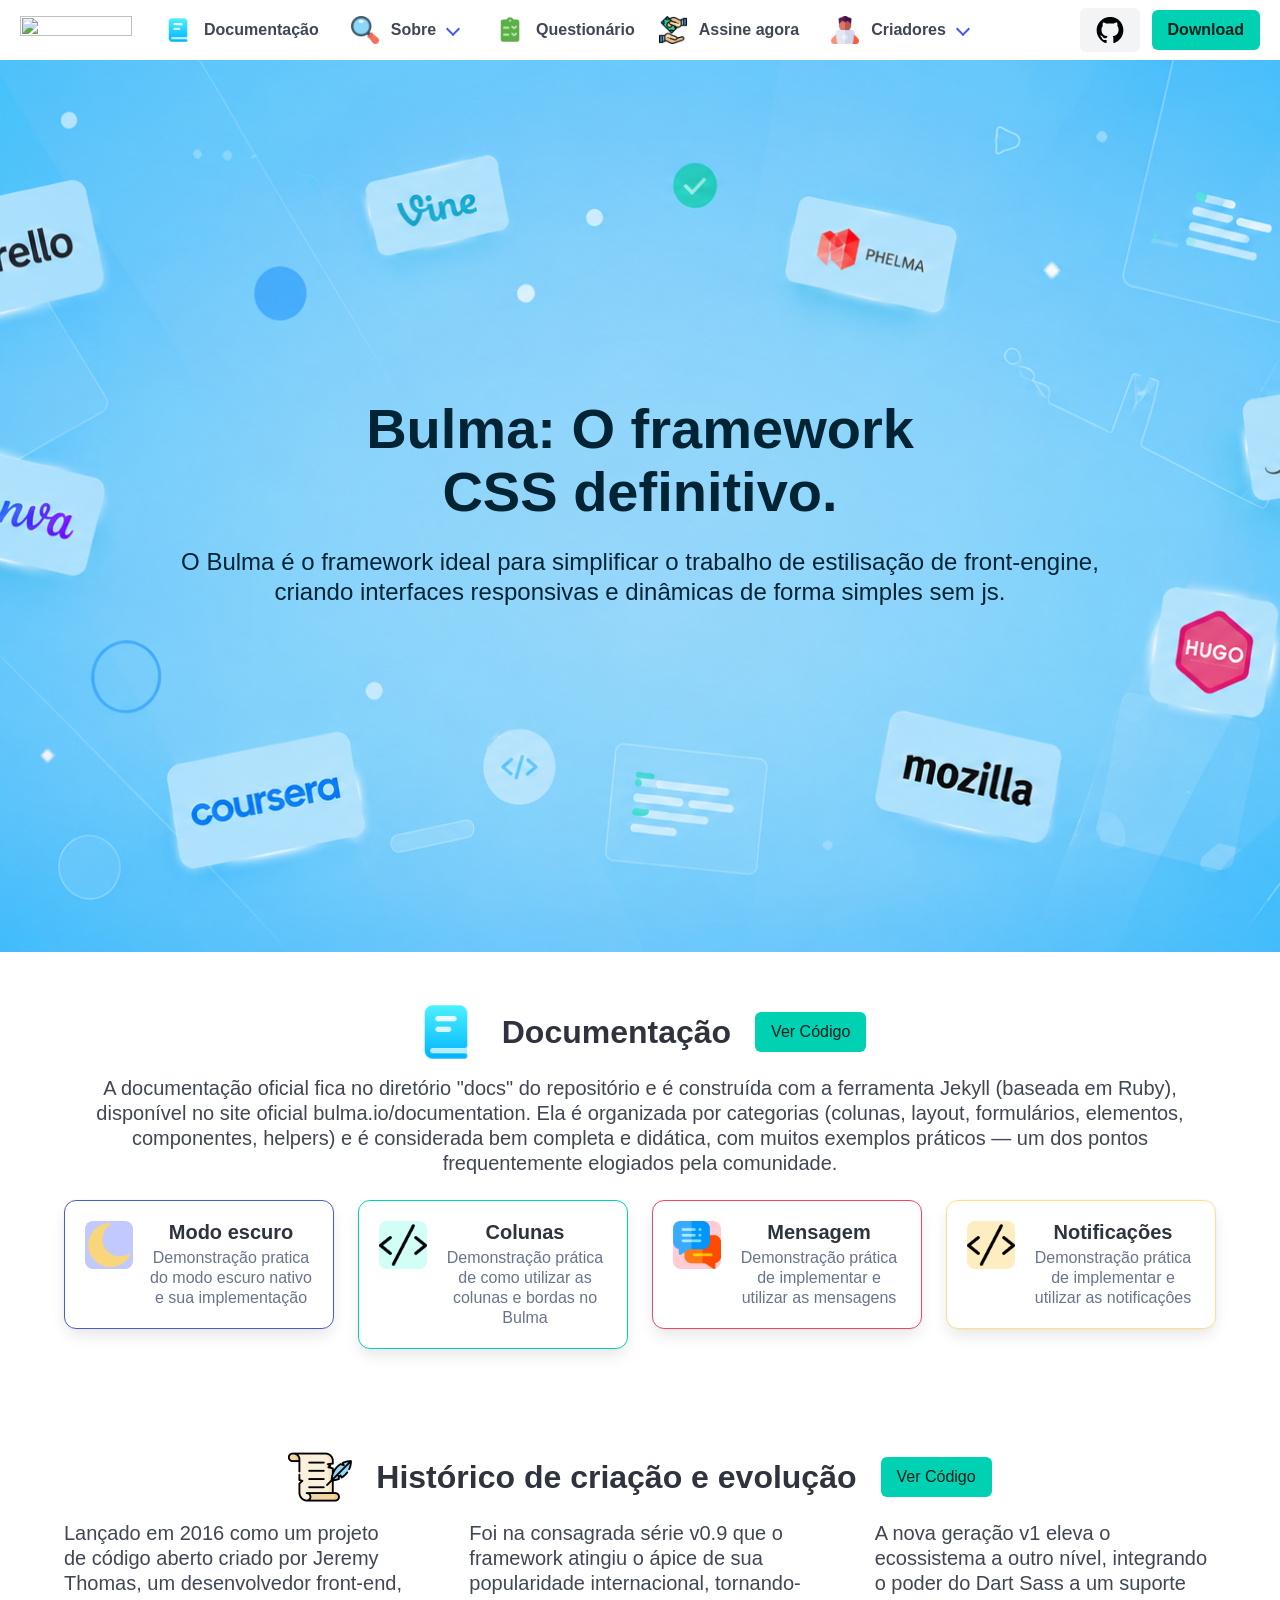
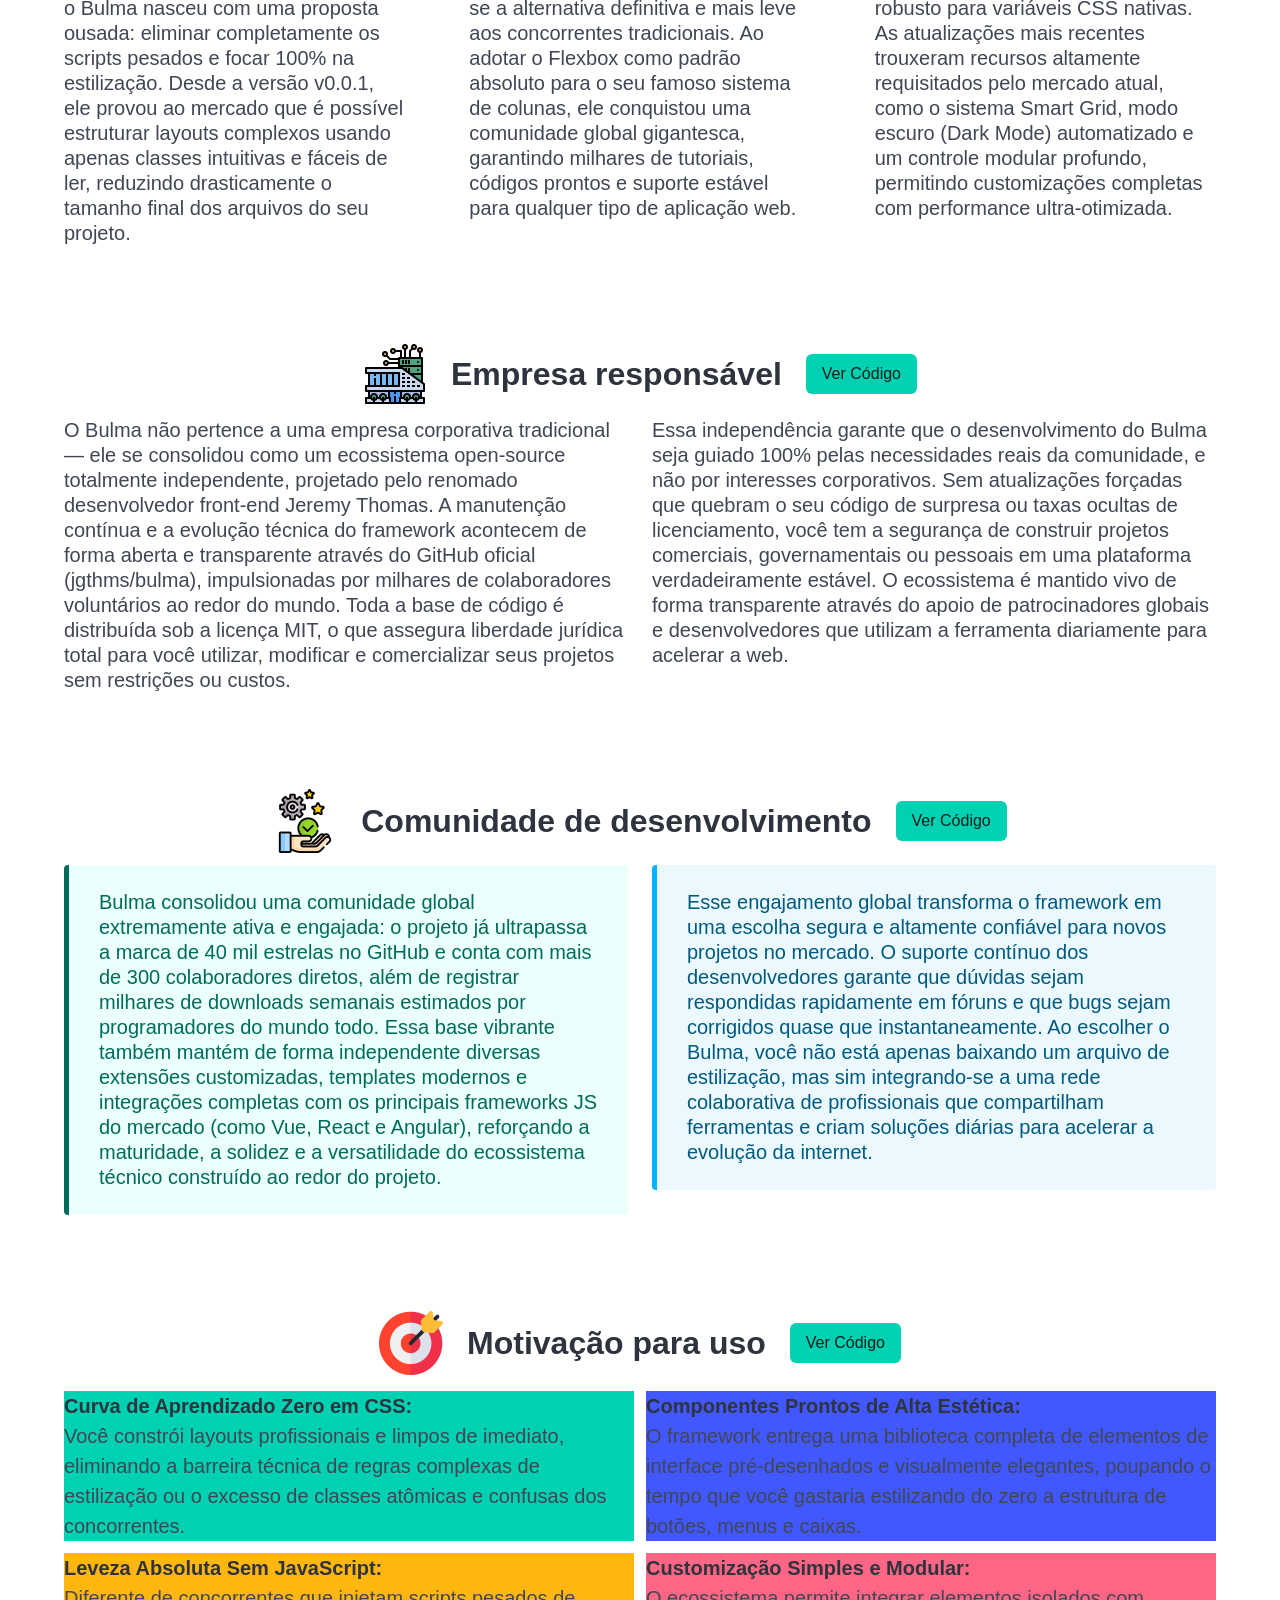
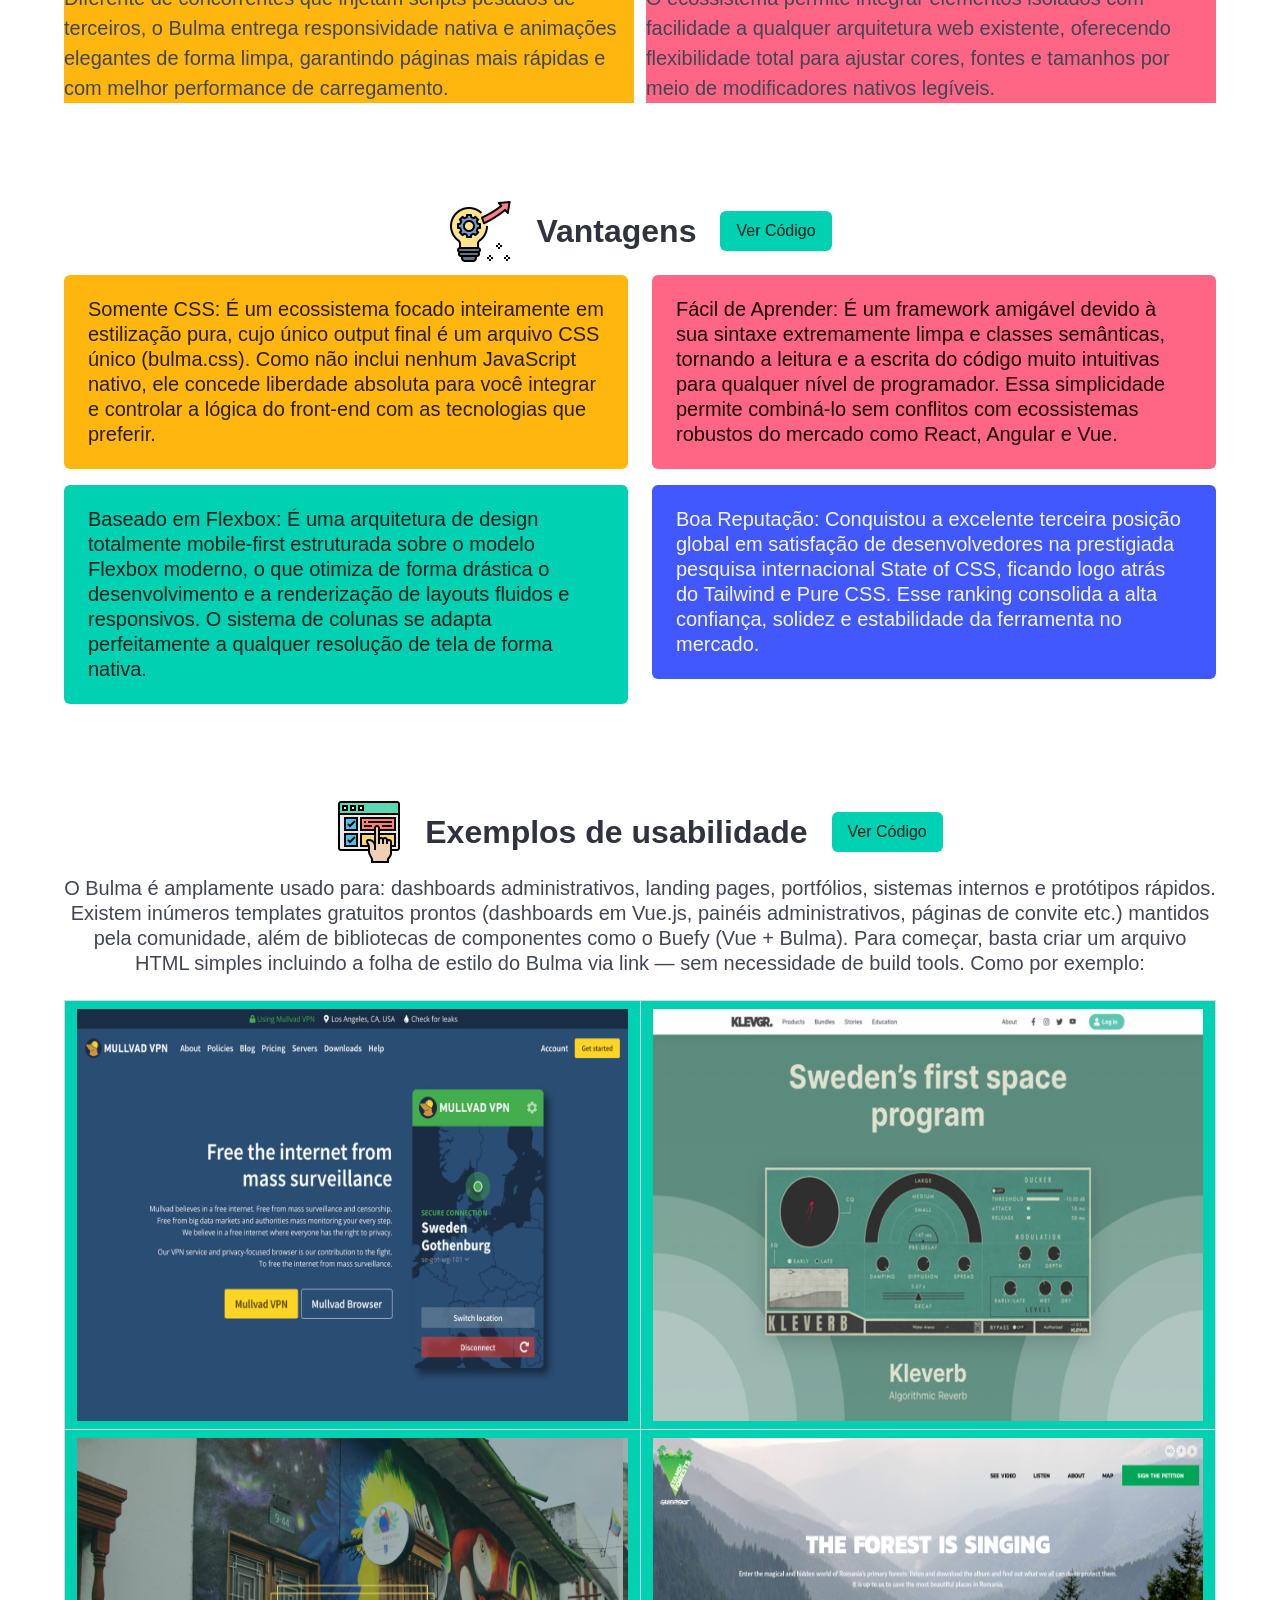
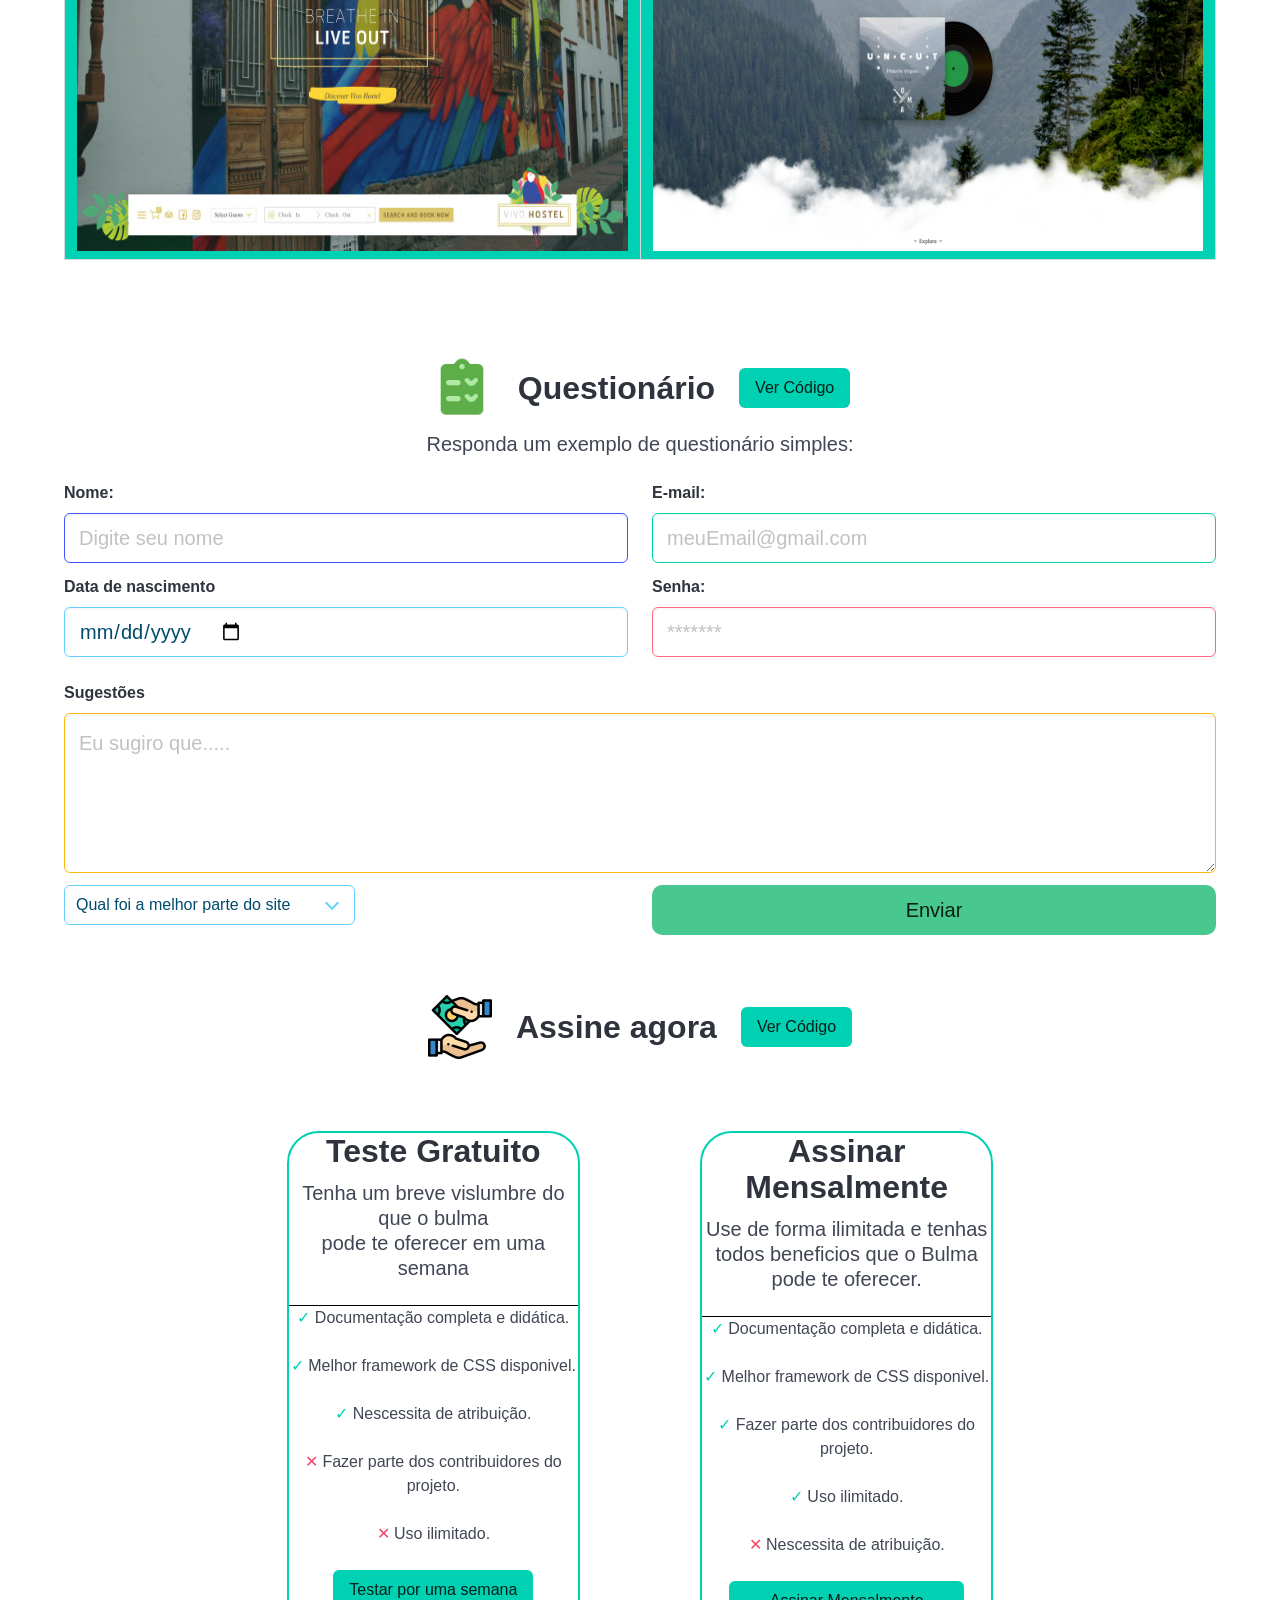
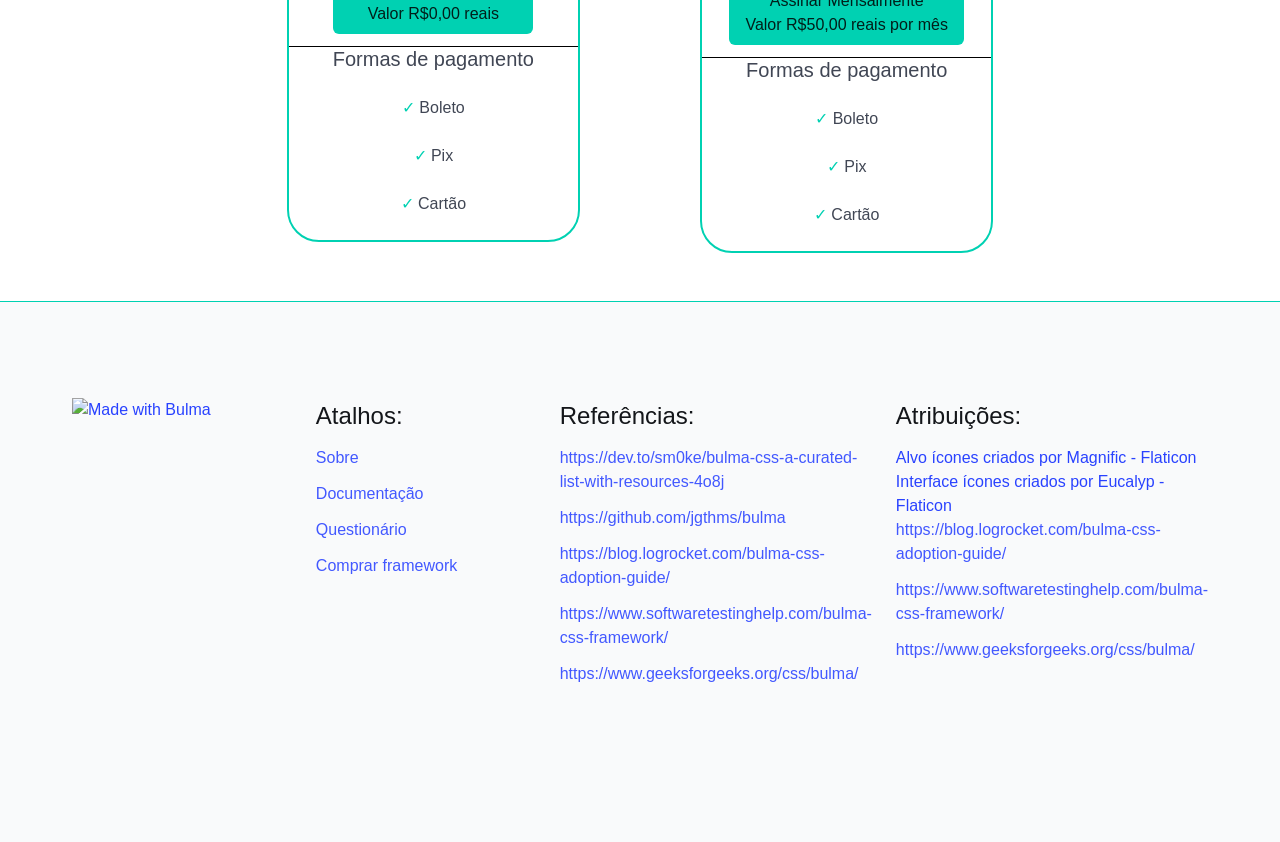
==== index.html @ b764e5da "Add files via upload" ====
<!DOCTYPE html>
<html lang="en">

<head>
  <meta charset="UTF-8">
  <meta name="viewport" content="width=device-width, initial-scale=1.0">
  <link rel="stylesheet" href="https://cdn.jsdelivr.net/npm/bulma@1.0.4/css/bulma.min.css">
  <link rel="stylesheet" href="bulma/css/bulma.css">
  <link rel="stylesheet" href="estilo.css">
  <link rel="shortcut icon" href="https://bulma.io/assets/brand/Bulma%20Icon.svg" type="image/x-icon">

  <title>Bulma</title>
</head>

<body class="has-navbar-fixed-top">
  <header>
    <nav class="navbar is-fixed-top" role="navigation" aria-label="main navigation">
      <div class="navbar-brand">
        <a class="navbar-item mx-2" href="index.html">
          <img src="https://bulma.io/assets/brand/Bulma%20Logo.svg" width="112" height="28">
        </a>

        <a role="button" class="navbar-burger burger" aria-label="menu" aria-expanded="false"
          data-target="navbarBasicExample">
          <span aria-hidden="true"></span>
          <span aria-hidden="true"></span>
          <span aria-hidden="true"></span>
        </a>
      </div>

      <div id="navbarBasicExample" class="navbar-menu">
        <div class="navbar-start">
          <a class="navbar-item ">
            <img src="Img/icons8-livro-72.png" alt="">
            <p>
              <strong>
                Documentação
              </strong>
            </p>

          </a>
          <div class="navbar-item has-dropdown is-hoverable mx-2">
            <a class="navbar-link">
              <img src="Img/lupa.png" alt="">
              <p><strong>Sobre</strong></p>

            </a>

            <div class="navbar-dropdown">
              <a class="navbar-item" href="">
                <img src="Img/historia.png" alt="Icone que representa uma tag de codigo fechando">
                <p><strong>Histórico de criação e evolução</strong></p>

              </a>
              <hr class="navbar-divider">
              <a class="navbar-item" href="">
                <img src="Img/centro-de-dados.png" alt="Icone de 2 engrenagens ">
                <p><strong>Empresa responsável</strong></p>

              </a>
              <hr class="navbar-divider">
              <a class="navbar-item" href="">
                <img src="Img/responsabilidade.png" alt="Icone de um lapis escrevendo no papel">
                <p><strong>Comunidade de desenvolvimento</strong></p>

              </a>

              <hr class="navbar-divider">
              <a class="navbar-item" href="">
                <img src="Img/alvo-de-dardos.png" alt="Icone que representa uma poaleta de cores com um pincel">
                <p><strong>Motivação para uso</strong></p>

              </a>
              <hr class="navbar-divider">
              <a class="navbar-item" href="">
                <img src="Img/evolucao.png" alt="Icone que representa uma poaleta de cores com um pincel">
                <p><strong>Vantagens</strong></p>

              </a>
              <hr class="navbar-divider">
              <a class="navbar-item" href="">
                <img src="Img/interface.png" alt="Icone que representa uma poaleta de cores com um pincel">
                <p><strong>Exemplos de usabilidade</strong></p>

              </a>
            </div>
          </div>


          <a class="navbar-item ">
            <img src="Img/icons8-test-passed-72.png" alt="">
            <p>
              <strong>
                Questionário
              </strong>
            </p>

          </a>
          <a class="navbar-item ">

            <img src="Img/payment-method.png" alt="">
            <p><strong> Assine agora</strong></p>

          </a>

          <div class="navbar-item has-dropdown is-hoverable mx-2">
            <a class="navbar-link">
              <img src="Img/criador-de-conteudo.png" alt="">
              <p><strong>Criadores</strong></p>

            </a>

            <div class="navbar-dropdown">
              <a class="navbar-item" href="https://github.com/nikolascaixeta" target="_blank">
                <img src="Img/sinais-de-codigo.png" alt="Icone que representa uma tag de codigo fechando">
                <p><strong>Nikolas Caixeta</strong></p>

              </a>
              <hr class="navbar-divider">
              <a class="navbar-item" href="https://github.com/gabrielhenriquepereira" target="_blank">
                <img src="Img/contexto.png" alt="Icone de 2 engrenagens ">
                <p><strong>Gabriel Henrique</strong></p>

              </a>
              <hr class="navbar-divider">
              <a class="navbar-item" href="https://github.com/Clara528" target="_blank">
                <img src="Img/escrever.png" alt="Icone de um lapis escrevendo no papel">
                <p><strong>Ana Clara</strong></p>

              </a>

              <hr class="navbar-divider">
              <a class="navbar-item" href="https://github.com/larissa1alves" target="_blank">
                <img src="Img/paleta-de-cores.png" alt="Icone que representa uma poaleta de cores com um pincel">
                <p><strong>Larissa</strong></p>

              </a>
            </div>
          </div>
        </div>

        <div class="navbar-end">
          <div class="navbar-item mx-2">
            <div class="buttons">
              <a class="button is-light" href="https://github.com/nikolascaixeta/BULMA">
                <img src="Img/githublogo.svg" alt="Logo do GitHub">
              </a>
              <a class="button is-primary" href="#">
                <strong>Download</strong>
              </a>

            </div>
          </div>
        </div>
      </div>
    </nav>

  </header>
  <main>
    <section class="hero is-info is-fullheight has-text-centered"
      style="background-image: url('Img/ChatGPT\ Image\ 14\ de\ ago.\ de\ 2026\,\ 20_43_07.png'); background-size: cover; background-position: center;">
      <div class="hero-body">
        <div class="container">
          <h1 class="title is-1 is-spaced" style="font-size: 3.5rem;">
            Bulma: O framework <br> CSS definitivo.
          </h1>
          <h2 class="subtitle is-size-4">
            O Bulma é o framework ideal para simplificar o trabalho de estilisação de front-engine, <br> criando
            interfaces responsivas e dinâmicas de forma simples sem js.
          </h2>
        </div>
      </div>
    </section>
    <section class="hero has-text-centered">
      <div class="hero-body">
        <div class="container">
          <div class="container mb-3">
            <div class="columns is-vcentered is-centered is-mobile">


              <div class="column is-narrow">
                <figure class="image is-64x64">
                  <img src="Img/icons8-livro-72.png"
                    alt="Ícone de uma engrenagem dividida ao meio, com a segunda metade sendo ligações">
                </figure>
              </div>


              <div class="column is-narrow has-text-centered">
                <h1 class="title"> <strong>Documentação</strong></h1>
              </div>


              <div class="column is-narrow">
                <button class="button is-primary" id="open-modal-btn">
                  Ver Código
                </button>


                <div class="modal" id="code-modal">
                  <div class="modal-background" id="modal-bg"></div>

                  <div class="modal-content">
                    <div class="box">
                      <h3 class="title is-4">Código dessa seção</h3>
                      <pre><code>
    /////////////////
      </code></pre>
                    </div>
                  </div>

                  <button class="modal-close is-large" aria-label="close" id="close-modal-btn"></button>
                </div>


                <script>
                  document.addEventListener('DOMContentLoaded', () => {
                    const openBtn = document.getElementById('open-modal-btn');
                    const closeBtn = document.getElementById('close-modal-btn');
                    const modalBg = document.getElementById('modal-bg');
                    const modal = document.getElementById('code-modal');

                    openBtn.addEventListener('click', () => {
                      modal.classList.add('is-active');
                    });

                    const closeModal = () => {
                      modal.classList.remove('is-active');
                    };

                    closeBtn.addEventListener('click', closeModal);
                    modalBg.addEventListener('click', closeModal);
                  });
                </script>
              </div>

            </div>
          </div>
          <h2 class="subtitle">
            A documentação oficial fica no diretório "docs" do repositório e é construída com a ferramenta Jekyll
            (baseada em Ruby), disponível no site oficial bulma.io/documentation. Ela é organizada por categorias
            (colunas, layout, formulários, elementos, componentes, helpers) e é considerada bem completa e didática, com
            muitos exemplos práticos — um dos pontos frequentemente elogiados pela comunidade.
          </h2>
          <div class="columns">
            <div class="column">
              <a href="#modifiers" id="cardEscuro" class="box card-docs card-flutuante"
                style="border: 1px #485fc7 solid;">
                <article class="media">

                  <div class="media-left">
                    <span class="icon is-large has-background-link-light has-text-link" style="border-radius: 8px;">
                      <img src="Img/lua-crescente.png" alt="Ícone de modificadores" class="is-size-4">
                    </span>
                  </div>

                  <div class="media-content">
                    <h4 class="title is-5 mb-1">Modo escuro</h4>
                    <p class="subtitle is-6 has-text-grey">Demonstração pratica do modo escuro nativo e sua
                      implementação</p>
                  </div>
                </article>
              </a>
            </div>
            <div class="column"> <a href="#modifiers" class="box card-docs card-flutuante"
                style="border: 1px #00d1b2 solid;">
                <article class="media">

                  <div class="media-left">
                    <span class="icon is-large has-background-primary-light" style="border-radius: 8px;">
                      <img src="Img/sinais-de-codigo.png" alt="Ícone de modificadores" class="is-size-4">
                    </span>
                  </div>

                  <div class="media-content">
                    <h4 class="title is-5 mb-1">Colunas</h4>
                    <p class="subtitle is-6 has-text-grey">Demonstração prática de como utilizar as colunas e bordas no
                      Bulma</p>
                  </div>
                </article>
              </a></div>
            <div class="column"><a href="#modifiers" class="box card-docs card-flutuante"
                style="border: 1px #f14668 solid;">
                <article class="media">

                  <div class="media-left">
                    <span class="icon is-large has-background-danger-light" style="border-radius: 8px;">
                      <img src="Img/bater-papo.png" alt="Ícone de modificadores" class="is-size-4">
                    </span>
                  </div>

                  <div class="media-content">
                    <h4 class="title is-5 mb-1">Mensagem</h4>
                    <p class="subtitle is-6 has-text-grey">Demonstração prática de implementar e utilizar as mensagens
                    </p>
                  </div>
                </article>
              </a></div>
            <div class="column"><a href="#modifiers" class="box card-docs card-flutuante"
                style="border: 1px #ffe08a solid;">
                <article class="media">

                  <div class="media-left">
                    <span class="icon is-large has-background-warning-light" style="border-radius: 8px;">
                      <img src="Img/sinais-de-codigo.png" alt="Ícone de modificadores" class="is-size-4">
                    </span>
                  </div>

                  <div class="media-content">
                    <h4 class="title is-5 mb-1">Notificações</h4>
                    <p class="subtitle is-6 has-text-grey">Demonstração prática de implementar e utilizar as
                      notificaçôes</p>
                  </div>
                </article>
              </a></div>
          </div>
        </div>
      </div>
    </section>

    <body>
      <section class="section "> <!--Modo escuro-->
        <div class="container">
          <div class="heading">

            <div class="container">
              <div class="columns is-vcentered is-centered is-mobile">


                <div class="column is-narrow">
                  <figure class="image is-64x64">
                    <img src="Img/historia.png" alt="Ícone de um pergaminho escrito representando historico de criação">
                  </figure>
                </div>


                <div class="column is-narrow has-text-centered">
                  <h1 class="title"> <strong>Histórico de criação e evolução </strong></h1>
                </div>


                <div class="column is-narrow">
                  <button class="button is-primary" id="open-modal-btn2">
                    Ver Código
                  </button>


                  <div class="modal" id="code-modal">
                    <div class="modal-background" id="modal-bg2"></div>

                    <div class="modal-content">
                      <div class="box">
                        <h3 class="title is-4">Código dessa seção</h3>
                        <pre><code>
    /////////////////
      </code></pre>
                      </div>
                    </div>

                    <button class="modal-close is-large" aria-label="close" id="close-modal-btn2"></button>
                  </div>


                  <script>
                    document.addEventListener('DOMContentLoaded', () => {
                      const openBtn = document.getElementById('open-modal-btn2');
                      const closeBtn = document.getElementById('close-modal-btn2');
                      const modalBg = document.getElementById('modal-bg2');
                      const modal = document.getElementById('code-modal');

                      openBtn.addEventListener('click', () => {
                        modal.classList.add('is-active');
                      });

                      const closeModal = () => {
                        modal.classList.remove('is-active');
                      };

                      closeBtn.addEventListener('click', closeModal);
                      modalBg.addEventListener('click', closeModal);
                    });
                  </script>
                </div>

              </div>
            </div>
            <div class="columns is-gap-5 ">

              <div class="column ">

                <h2 class="subtitle">
                  Lançado em 2016 como um projeto de código aberto criado por Jeremy Thomas, um desenvolvedor front-end,
                  o Bulma nasceu com uma proposta ousada: eliminar completamente os scripts pesados e focar 100% na
                  estilização. Desde a versão v0.0.1, ele provou ao mercado que é possível estruturar layouts complexos
                  usando apenas classes intuitivas e fáceis de ler, reduzindo drasticamente o tamanho final dos arquivos
                  do seu projeto.</h2>


              </div>
              <div class="column ">
                <h2 class="subtitle">
                  Foi na consagrada série v0.9 que o framework atingiu o ápice de sua popularidade internacional,
                  tornando-se a alternativa definitiva e mais leve aos concorrentes tradicionais. Ao adotar o Flexbox
                  como padrão absoluto para o seu famoso sistema de colunas, ele conquistou uma comunidade global
                  gigantesca, garantindo milhares de tutoriais, códigos prontos e suporte estável para qualquer tipo de
                  aplicação web.
                </h2>
              </div>

              <div class="column ">
                <h2 class="subtitle">
                  A nova geração v1 eleva o ecossistema a outro nível, integrando o poder do Dart Sass a um suporte
                  robusto para variáveis CSS nativas. As atualizações mais recentes trouxeram recursos altamente
                  requisitados pelo mercado atual, como o sistema Smart Grid, modo escuro (Dark Mode) automatizado e um
                  controle modular profundo, permitindo customizações completas com performance ultra-otimizada.</h2>
                </h2>
              </div>

            </div>

          </div>
        </div>
      </section>
    </body>

    <body>

      <section class="hero"> <!--colunas com bordas -->
        <div class="hero-body">
          <div class="container">
            <div class="container">
              <div class="columns is-vcentered is-centered is-mobile">


                <div class="column is-narrow">
                  <figure class="image is-64x64">
                    <img src="Img/centro-de-dados.png"
                      alt="Ícone de uma engrenagem dividida ao meio, com a segunda metade sendo ligações">
                  </figure>
                </div>


                <div class="column is-narrow has-text-centered">
                  <h1 class="title"> <strong>Empresa responsável </strong></h1>
                </div>


                <div class="column is-narrow">
                  <button class="button is-primary" id="open-modal-btn3">
                    Ver Código
                  </button>


                  <div class="modal" id="code-modal3">
                    <div class="modal-background" id="modal-bg3"></div>

                    <div class="modal-content">
                      <div class="box">
                        <h3 class="title is-4">Código dessa seção</h3>
                        <pre><code>
    /////////////////
      </code></pre>
                      </div>
                    </div>

                    <button class="modal-close is-large" aria-label="close" id="close-modal-btn3"></button>
                  </div>


                  <script>
                    document.addEventListener('DOMContentLoaded', () => {
                      const openBtn = document.getElementById('open-modal-btn3');
                      const closeBtn = document.getElementById('close-modal-btn3');
                      const modalBg = document.getElementById('modal-bg3');
                      const modal = document.getElementById('code-modal');

                      openBtn.addEventListener('click', () => {
                        modal.classList.add('is-active');
                      });

                      const closeModal = () => {
                        modal.classList.remove('is-active');
                      };

                      closeBtn.addEventListener('click', closeModal);
                      modalBg.addEventListener('click', closeModal);
                    });
                  </script>
                </div>

              </div>
            </div>
            <div class="columns">
              <div class="column">
                <h2 class="subtitle"> O Bulma não pertence a uma empresa corporativa tradicional — ele se consolidou
                  como um ecossistema open-source totalmente independente, projetado pelo renomado desenvolvedor
                  front-end Jeremy Thomas. A manutenção contínua e a evolução técnica do framework acontecem de forma
                  aberta e transparente através do GitHub oficial (jgthms/bulma), impulsionadas por milhares de
                  colaboradores voluntários ao redor do mundo. Toda a base de código é distribuída sob a licença MIT, o
                  que assegura liberdade jurídica total para você utilizar, modificar e comercializar seus projetos sem
                  restrições ou custos.</h2>
              </div>
              <div class="column">
                <h2 class="subtitle">Essa independência garante que o desenvolvimento do Bulma seja guiado 100% pelas
                  necessidades reais da comunidade, e não por interesses corporativos. Sem atualizações forçadas que
                  quebram o seu código de surpresa ou taxas ocultas de licenciamento, você tem a segurança de construir
                  projetos comerciais, governamentais ou pessoais em uma plataforma verdadeiramente estável. O
                  ecossistema é mantido vivo de forma transparente através do apoio de patrocinadores globais e
                  desenvolvedores que utilizam a ferramenta diariamente para acelerar a web.</h2>
              </div>

            </div>


          </div>
        </div>
      </section>

      <section class="hero"> <!--mensagem-->
        <div class="hero-body">
          <div class="container">
            <div class="container">
              <div class="columns is-vcentered is-centered is-mobile">


                <div class="column is-narrow">
                  <figure class="image is-64x64">
                    <img src="Img/responsabilidade.png"
                      alt="Ícone de uma lampada com uma engrenagem, onde ais uma seta crescendo esponencialmente representando evolução">
                  </figure>
                </div>


                <div class="column is-narrow has-text-centered">
                  <h1 class="title"> <strong> Comunidade de desenvolvimento </strong></h1>
                </div>


                <div class="column is-narrow">
                  <button class="button is-primary" id="open-modal-btn4">
                    Ver Código
                  </button>


                  <div class="modal" id="code-modal4">
                    <div class="modal-background" id="modal-bg4"></div>

                    <div class="modal-content">
                      <div class="box">
                        <h3 class="title is-4">Código dessa seção</h3>
                        <pre><code>
    /////////////////
      </code></pre>
                      </div>
                    </div>

                    <button class="modal-close is-large" aria-label="close" id="close-modal-btn3"></button>
                  </div>


                  <script>
                    document.addEventListener('DOMContentLoaded', () => {
                      const openBtn = document.getElementById('open-modal-btn4');
                      const closeBtn = document.getElementById('close-modal-btn4');
                      const modalBg = document.getElementById('modal-bg4');
                      const modal = document.getElementById('code-modal');

                      openBtn.addEventListener('click', () => {
                        modal.classList.add('is-active');
                      });

                      const closeModal = () => {
                        modal.classList.remove('is-active');
                      };

                      closeBtn.addEventListener('click', closeModal);
                      modalBg.addEventListener('click', closeModal);
                    });
                  </script>
                </div>

              </div>
            </div>
            <div class="columns">
              <div class="column">
                <h2 class="subtitle">
                  <article class="message is-primary">
                    <div class="message-body is-size-5">
                      Bulma consolidou uma comunidade global extremamente ativa e engajada: o projeto já ultrapassa a
                      marca de 40 mil estrelas no GitHub e conta com mais de 300 colaboradores diretos, além de
                      registrar milhares de downloads semanais estimados por programadores do mundo todo. Essa base
                      vibrante também mantém de forma independente diversas extensões customizadas, templates modernos e
                      integrações completas com os principais frameworks JS do mercado (como Vue, React e Angular),
                      reforçando a maturidade, a solidez e a versatilidade do ecossistema técnico construído ao redor do
                      projeto.
                    </div>
                  </article>
                </h2>
              </div>
              <div class="column">
                <h2 class="subtitle">
                  <article class="message is-info">
                    <div class="message-body is-size-5">
                      Esse engajamento global transforma o framework em uma escolha segura e altamente confiável para
                      novos projetos no mercado. O suporte contínuo dos desenvolvedores garante que dúvidas sejam
                      respondidas rapidamente em fóruns e que bugs sejam corrigidos quase que instantaneamente. Ao
                      escolher o Bulma, você não está apenas baixando um arquivo de estilização, mas sim integrando-se a
                      uma rede colaborativa de profissionais que compartilham ferramentas e criam soluções diárias para
                      acelerar a evolução da internet.
                    </div>
                  </article>
                </h2>
              </div>

            </div>


          </div>
        </div>
      </section>
      <section class="hero"> <!--grid-->
        <div class="hero-body">
          <div class="container">
            <div class="container">
              <div class="columns is-vcentered is-centered is-mobile">


                <div class="column is-narrow">
                  <figure class="image is-64x64">
                    <img src="Img/alvo-de-dardos.png"
                      alt="Ícone de uma engrenagem dividida ao meio, com a segunda metade sendo ligações">
                  </figure>
                </div>


                <div class="column is-narrow has-text-centered">
                  <h1 class="title"> <strong> Motivação para uso</strong></h1>
                </div>


                <div class="column is-narrow">
                  <button class="button is-primary" id="open-modal-btn5">
                    Ver Código
                  </button>


                  <div class="modal" id="code-modal5">
                    <div class="modal-background" id="modal-bg5"></div>

                    <div class="modal-content">
                      <div class="box">
                        <h3 class="title is-4">Código dessa seção</h3>
                        <pre><code>
    /////////////////
      </code></pre>
                      </div>
                    </div>

                    <button class="modal-close is-large" aria-label="close" id="close-modal-btn5"></button>
                  </div>


                  <script>
                    document.addEventListener('DOMContentLoaded', () => {
                      const openBtn = document.getElementById('open-modal-btn5');
                      const closeBtn = document.getElementById('close-modal-btn5');
                      const modalBg = document.getElementById('modal-bg5');
                      const modal = document.getElementById('code-modal');

                      openBtn.addEventListener('click', () => {
                        modal.classList.add('is-active');
                      });

                      const closeModal = () => {
                        modal.classList.remove('is-active');
                      };

                      closeBtn.addEventListener('click', closeModal);
                      modalBg.addEventListener('click', closeModal);
                    });
                  </script>
                </div>

              </div>
            </div>
            <div class="fixed-grid" style="margin-top: 1rem;">
              <div class="grid">
                <div class="cell is-size-5 has-background-primary">
                  <h2><strong>
                      Curva de Aprendizado Zero em CSS:</strong></h2>
                  <p> Você constrói layouts profissionais e limpos de imediato, eliminando a barreira técnica de regras
                    complexas de estilização ou o excesso de classes atômicas e confusas dos concorrentes.</p>
                </div>
                <div class="cell is-size-5 has-background-link">
                  <h2><strong>Componentes Prontos de Alta Estética:</strong></h2>
                  <p> O framework entrega uma biblioteca completa de elementos de interface pré-desenhados e visualmente
                    elegantes, poupando o tempo que você gastaria estilizando do zero a estrutura de botões, menus e
                    caixas.</p>
                </div>
                <div class="cell is-size-5 has-background-warning">
                  <h2><strong>Leveza Absoluta Sem JavaScript:</strong></h2>
                  <p> Diferente de concorrentes que injetam scripts pesados de terceiros, o Bulma entrega responsividade
                    nativa e animações elegantes de forma limpa, garantindo páginas mais rápidas e com melhor
                    performance de carregamento.</p>
                </div>
                <div class="cell is-size-5 has-background-danger">
                  <h2><strong>Customização Simples e Modular:</strong></h2>
                  <p> O ecossistema permite integrar elementos isolados com facilidade a qualquer arquitetura web
                    existente, oferecendo flexibilidade total para ajustar cores, fontes e tamanhos por meio de
                    modificadores nativos legíveis.</p>
                </div>

              </div>
            </div>


          </div>
        </div>
      </section>

    </body>

    <section class="hero"> <!--notificação-->
      <div class="hero-body">
        <div class="container">
          <div class="container">
            <div class="columns is-vcentered is-centered is-mobile">


              <div class="column is-narrow">
                <figure class="image is-64x64">
                  <img src="Img/evolucao.png"
                    alt="Ícone de uma engrenagem dividida ao meio, com a segunda metade sendo ligações">
                </figure>
              </div>


              <div class="column is-narrow has-text-centered">
                <h1 class="title"> <strong> Vantagens</strong></h1>
              </div>


              <div class="column is-narrow">
                <button class="button is-primary" id="open-modal-btn6">
                  Ver Código
                </button>


                <div class="modal" id="code-modal6">
                  <div class="modal-background" id="modal-bg6"></div>

                  <div class="modal-content">
                    <div class="box">
                      <h3 class="title is-4">Código dessa seção</h3>
                      <pre><code>
    /////////////////
      </code></pre>
                    </div>
                  </div>

                  <button class="modal-close is-large" aria-label="close" id="close-modal-btn6"></button>
                </div>


                <script>
                  document.addEventListener('DOMContentLoaded', () => {
                    const openBtn = document.getElementById('open-modal-btn6');
                    const closeBtn = document.getElementById('close-modal-btn6');
                    const modalBg = document.getElementById('modal-bg6');
                    const modal = document.getElementById('code-modal');

                    openBtn.addEventListener('click', () => {
                      modal.classList.add('is-active');
                    });

                    const closeModal = () => {
                      modal.classList.remove('is-active');
                    };

                    closeBtn.addEventListener('click', closeModal);
                    modalBg.addEventListener('click', closeModal);
                  });
                </script>
              </div>

            </div>
          </div>
          <div class="columns">
            <div class="column">
              <ul>
                <li class="mb-4">
                  <div class="notification is-warning">

                    <h2 class="subtitle">Somente CSS: É um ecossistema focado inteiramente em estilização pura, cujo
                      único output final é um arquivo CSS único (bulma.css). Como não inclui nenhum JavaScript nativo,
                      ele concede liberdade absoluta para você integrar e controlar a lógica do front-end com as
                      tecnologias que preferir.</h2>
                  </div>
                </li>
                <li>
                  <div class="notification is-primary">
                    <h2 class="subtitle">Baseado em Flexbox: É uma arquitetura de design totalmente mobile-first
                      estruturada sobre o modelo Flexbox moderno, o que otimiza de forma drástica o desenvolvimento e a
                      renderização de layouts fluidos e responsivos. O sistema de colunas se adapta perfeitamente a
                      qualquer resolução de tela de forma nativa.</h2>
                  </div>
                </li>
              </ul>
            </div>
            <div class="column">
              <ul>
                <li class="mb-4">
                  <div class="notification is-danger">

                    <h2 class="subtitle">Fácil de Aprender: É um framework amigável devido à sua sintaxe extremamente
                      limpa e classes semânticas, tornando a leitura e a escrita do código muito intuitivas para
                      qualquer nível de programador. Essa simplicidade permite combiná-lo sem conflitos com ecossistemas
                      robustos do mercado como React, Angular e Vue. </h2>
                  </div>
                </li>
                <li>
                  <div class="notification is-link">
                    <h2 class="subtitle">Boa Reputação: Conquistou a excelente terceira posição global em satisfação de
                      desenvolvedores na prestigiada pesquisa internacional State of CSS, ficando logo atrás do Tailwind
                      e Pure CSS. Esse ranking consolida a alta confiança, solidez e estabilidade da ferramenta no
                      mercado.</h2>
                  </div>
                </li>
              </ul>
            </div>


          </div>
        </div>
    </section>

    <section class="hero has-text-centered"> <!--table-->
      <div class="hero-body">
        <div class="container">
          <div class="container mb-3">
            <div class="columns is-vcentered is-centered is-mobile">


              <div class="column is-narrow">
                <figure class="image is-64x64">
                  <img src="Img/interface.png"
                    alt="Ícone de uma engrenagem dividida ao meio, com a segunda metade sendo ligações">
                </figure>
              </div>


              <div class="column is-narrow has-text-centered">
                <h1 class="title"> <strong>Exemplos de usabilidade</strong></h1>
              </div>


              <div class="column is-narrow">
                <button class="button is-primary" id="open-modal-btn7">
                  Ver Código
                </button>


                <div class="modal" id="code-modal7">
                  <div class="modal-background" id="modal-bg7"></div>

                  <div class="modal-content">
                    <div class="box">
                      <h3 class="title is-4">Código dessa seção</h3>
                      <pre><code>
    /////////////////
      </code></pre>
                    </div>
                  </div>

                  <button class="modal-close is-large" aria-label="close" id="close-modal-btn7"></button>
                </div>


                <script>
                  document.addEventListener('DOMContentLoaded', () => {
                    const openBtn = document.getElementById('open-modal-btn7');
                    const closeBtn = document.getElementById('close-modal-btn7');
                    const modalBg = document.getElementById('modal-bg7');
                    const modal = document.getElementById('code-modal');

                    openBtn.addEventListener('click', () => {
                      modal.classList.add('is-active');
                    });

                    const closeModal = () => {
                      modal.classList.remove('is-active');
                    };

                    closeBtn.addEventListener('click', closeModal);
                    modalBg.addEventListener('click', closeModal);
                  });
                </script>
              </div>

            </div>
          </div>
          <h2 class="subtitle">
            O Bulma é amplamente usado para: dashboards administrativos, landing pages, portfólios, sistemas internos e
            protótipos rápidos. Existem inúmeros templates gratuitos prontos (dashboards em Vue.js, painéis
            administrativos, páginas de convite etc.) mantidos pela comunidade, além de bibliotecas de componentes como
            o Buefy (Vue + Bulma). Para começar, basta criar um arquivo HTML simples incluindo a folha de estilo do
            Bulma via link — sem necessidade de build tools. Como por exemplo:
          </h2>
          <table class="table is-bordered has-background-primary">
            <tr>
              <th><img class="image is-4by3" src="Img/mullvad-1344x840.jpg" alt=""></th>
              <th><img class="image is-4by3" src="Img/klevgrand.jpg" alt=""></th>


            </tr>
            <tr>
              <td><img class="image is-4by3" src="Img/vivohostel.jpg" alt=""></td>
              <td><img class="image is-4by3" src="Img/uncut.jpg" alt=""></td>
            </tr>
          </table>

        </div>
      </div>
    </section>

    <body>
      <section class="section">
        <div class="container">
          <div class="heading">
            <div class="container mb-3">
              <div class="columns is-vcentered is-centered is-mobile">


                <div class="column is-narrow">
                  <figure class="image is-64x64">
                    <img src="Img/icons8-test-passed-72.png"
                      alt="Ícone de uma engrenagem dividida ao meio, com a segunda metade sendo ligações">
                  </figure>
                </div>


                <div class="column is-narrow has-text-centered">
                  <h1 class="title"> <strong>Questionário</strong></h1>
                </div>


                <div class="column is-narrow">
                  <button class="button is-primary" id="open-modal-btn8">
                    Ver Código
                  </button>


                  <div class="modal" id="code-modal8">
                    <div class="modal-background" id="modal-bg8"></div>

                    <div class="modal-content">
                      <div class="box">
                        <h3 class="title is-4">Código dessa seção</h3>
                        <pre><code>
                          /////////////////
                        </code></pre>
                      </div>
                    </div>

                    <button class="modal-close is-large" aria-label="close" id="close-modal-btn8"></button>
                  </div>


                  <script>
                    document.addEventListener('DOMContentLoaded', () => {
                      const openBtn = document.getElementById('open-modal-btn8');
                      const closeBtn = document.getElementById('close-modal-btn8');
                      const modalBg = document.getElementById('modal-bg8');
                      const modal = document.getElementById('code-modal');

                      openBtn.addEventListener('click', () => {
                        modal.classList.add('is-active');
                      });

                      const closeModal = () => {
                        modal.classList.remove('is-active');
                      };

                      closeBtn.addEventListener('click', closeModal);
                      modalBg.addEventListener('click', closeModal);
                    });
                  </script>
                </div>

              </div>
            </div>
            <h2 class="subtitle has-text-centered">
              Responda um exemplo de questionário simples:
            </h2>
            <form>
              <div class="columns">
                <div class="column">
                  <label class="label mb-2" for="nome">Nome:</label>
                  <input id="nome" class="input is-medium is-link mb-3" type="text" placeholder="Digite seu nome"
                    required maxlength="50" />
                  <label class="label mb-2" for="data">Data de nascimento</label>
                  <input id="data" class="input is-medium is-info " type="date" required />
                </div>
                <div class="column">
                  <label class="label mb-2" for="email">E-mail:</label>
                  <input id="email" class="input is-medium is-primary mb-3" type="email"
                    placeholder="meuEmail@gmail.com" maxlength="50" required />
                  <label class="label mb-2" for="senha">Senha:</label>
                  <input id="Senha" class="input is-medium is-danger " type="password" placeholder="*******"
                    minlength="6" maxlength="12" required />
                </div>
              </div>
              <label class="label mb-2" for="txtarea">Sugestões</label>
              <textarea id="txtarea" class="textarea is-warning is-medium mb-3"
                placeholder="Eu sugiro que....."></textarea>
              <div class="columns ">
                <div class="column  ">
                  <div class="select is-info">
                    <select class="is-fullwidth">
                      <option>Qual foi a melhor parte do site</option>
                      <option>Documentação</option>
                      <option>Histórico de criação e evolução</option>
                      <option>Empresa responsável</option>
                      <option>Comunidade de desenvolvimento</option>
                      <option>Motivação para uso</option>
                      <option>Vantagens</option>
                      <option>Exemplos de usabilidade</option>
                      <option>Questionário</option>
                    </select>
                  </div>
                </div>

                <div class="column ">
                  <button class="button is-success is-medium is-fullwidth">Enviar</button>
                </div>
              </div>
            </form>
          </div>
        </div>
      </section>
    </body>
    </div>
    <div class="container is-fluid">
      <div class="">
        <div class="column is-narrow has-text-centered">
          <div class="container mb-3">
              <div class="columns is-vcentered is-centered is-mobile">


                <div class="column is-narrow">
                  <figure class="image is-64x64">
                    <img src="Img/payment-method.png"
                      alt="Ícone de uma engrenagem dividida ao meio, com a segunda metade sendo ligações">
                  </figure>
                </div>


                <div class="column is-narrow has-text-centered">
                  <h1 class="title"> <strong>Assine agora</strong></h1>
                </div>


                <div class="column is-narrow">
                  <button class="button is-primary" id="open-modal-btn9">
                    Ver Código
                  </button>


                  <div class="modal" id="code-modal9">
                    <div class="modal-background" id="modal-bg9"></div>

                    <div class="modal-content">
                      <div class="box">
                        <h3 class="title is-4">Código dessa seção</h3>
                        <pre><code>
                          /////////////////
                        </code></pre>
                      </div>
                    </div>

                    <button class="modal-close is-large" aria-label="close" id="close-modal-btn9"></button>
                  </div>


                  <script>
                    document.addEventListener('DOMContentLoaded', () => {
                      const openBtn = document.getElementById('open-modal-btn9');
                      const closeBtn = document.getElementById('close-modal-btn9');
                      const modalBg = document.getElementById('modal-bg9');
                      const modal = document.getElementById('code-modal');

                      openBtn.addEventListener('click', () => {
                        modal.classList.add('is-active');
                      });

                      const closeModal = () => {
                        modal.classList.remove('is-active');
                      };

                      closeBtn.addEventListener('click', closeModal);
                      modalBg.addEventListener('click', closeModal);
                    });
                  </script>
                </div>

              </div>
            </div>
        </div>
        <div class="columns is-centered">
          <div class="column is-one-third ">
            <section class="hero ">
              <div class="hero-body ">
                <div class="container has-text-centered  ">
                  <div style="border: #00d1b2 2px solid; border-radius: 2rem;">
                    <h1 class="title mb-3">
                      Teste Gratuito
                    </h1>
                    <h2 class="subtitle">
                      Tenha um breve vislumbre do que o bulma <br> pode te oferecer em uma semana
                    </h2>
                    <div style="border-top: black solid 0.05rem;">
                      <ul>
                        <li style="list-style-type: none;"><span style="color: #00d1b2">&#10003</span> Documentação
                          completa e didática.</li> <br>
                        <li style="list-style-type: none;"><span style="color: #00d1b2;">&#10003</span> Melhor framework
                          de CSS disponivel.
                        </li> <br>
                        <li style="list-style-type: none;"><span style="color: #00d1b2;">&#10003</span> Nescessita de
                          atribuição.
                        </li> <br>
                        <li style="list-style-type: none;"><span style="color: #f14668;">&#10005</span> Fazer parte dos
                          contribuidores do projeto.</li style="list-style-type: none;"> <br>
                        <li style="list-style-type: none;"><span style="color: #f14668;">&#10005</span> Uso ilimitado.
                        </li> <br>
                      </ul>
                    </div>
                    <div style="border-bottom: black solid 0.05rem;">
                      <a class="button is-primary mb-3" onclick="teste()">
                        <p>Testar por uma semana <br> Valor R$0,00 reais</p>
                      </a>
                      <script>
                        function teste() {
                          alert('Teste iniciado com sucesso!');
                        }
                      </script>
                    </div>
                    <h2 class="subtitle">Formas de pagamento</h2>
                    <ul>
                      <li style="list-style-type: none;"><span style="color: #00d1b2">&#10003</span> Boleto</li> <br>
                      <li style="list-style-type: none;"><span style="color: #00d1b2;">&#10003</span> Pix
                      </li> <br>
                      <li style="list-style-type: none;"><span style="color: #00d1b2;">&#10003</span> Cartão
                      </li> <br>
                    </ul>
                  </div>

                </div>
              </div>
            </section>
          </div>
          <div class="column is-one-third">
            <section class="hero ">
              <div class="hero-body ">
                <div class="container has-text-centered  ">
                  <div style="border: #00d1b2 2px solid; border-radius: 2rem;">
                    <h1 class="title mb-3">
                      Assinar Mensalmente
                    </h1>
                    <h2 class="subtitle">
                      Use de forma ilimitada e tenhas todos beneficios que o Bulma pode te oferecer.
                    </h2>
                    <div style="border-top: black solid 0.05rem;">
                      <ul>
                        <li style="list-style-type: none;"><span style="color: #00d1b2">&#10003</span> Documentação
                          completa e didática.</li> <br>
                        <li style="list-style-type: none;"><span style="color: #00d1b2;">&#10003</span> Melhor framework
                          de CSS disponivel.
                        </li> <br>
                        <li style="list-style-type: none;"><span style="color: #00d1b2;">&#10003</span> Fazer parte dos
                          contribuidores do projeto.</li style="list-style-type: none;"> <br>
                        <li style="list-style-type: none;"><span style="color: #00d1b2;;">&#10003</span> Uso ilimitado.
                        </li> <br>
                        <li style="list-style-type: none;"><span style="color: #f14668;">&#10005</span> Nescessita de
                          atribuição.
                        </li> <br>
                      </ul>
                    </div>
                    <div style="border-bottom: black solid 0.05rem;">
                      <a class="button is-primary mb-3" onclick="compra()">
                        <p>Assinar Mensalmente <br> Valor R$50,00 reais por mês</p>
                      </a>
                      <script>
                        function compra() {
                          alert('Assinatura feita com sucesso!');
                        }
                      </script>
                    </div>
                    <h2 class="subtitle">Formas de pagamento</h2>
                    <ul>
                      <li style="list-style-type: none;"><span style="color: #00d1b2">&#10003</span> Boleto</li> <br>
                      <li style="list-style-type: none;"><span style="color: #00d1b2;">&#10003</span> Pix
                      </li> <br>
                      <li style="list-style-type: none;"><span style="color: #00d1b2;">&#10003</span> Cartão
                      </li> <br>
                    </ul>
                  </div>

                </div>
              </div>
            </section>
          </div>
        </div>
      </div>
    </div>

  </main>
  <footer class="footer" style="border-top: #00d1b2 1px solid;">
    <section class="hero">
      <div class="hero-body">
        <div class="columns">
          <div class="column">
            <a href="https://bulma.io">
              <img src="https://bulma.io/assets/images/made-with-bulma.png" alt="Made with Bulma" width="256"
                height="48">
            </a>
          </div>
          <div class="column">
            <h3 class="has-text-black-bis is-size-4 mb-3">Atalhos:</h3>
            <ul>
              <li><a href="">
                  <p class="has-text-link mb-3">Sobre</p>
                </a></li>
              <li><a href="">
                  <p class="has-text-link mb-3">Documentação</p>
                </a></li>
              <li><a href="">
                  <p class="has-text-link mb-3">Questionário</p>
                </a></li>
              <li><a href="">
                  <p class="has-text-link mb-3">Comprar framework</p>
                </a></li>
            </ul>
          </div>
          <div class="column">
            <h3 class="has-text-black-bis is-size-4 mb-3">Referências:</h3>
            <ul>
              <li><a href="https://dev.to/sm0ke/bulma-css-a-curated-list-with-resources-4o8j">
                  <p class="has-text-link mb-3">https://dev.to/sm0ke/bulma-css-a-curated-list-with-resources-4o8j</p>
                </a></li>
              <li><a href="https://github.com/jgthms/bulma">
                  <p class="has-text-link mb-3">https://github.com/jgthms/bulma</p>
                </a></li>
              <li><a href="https://blog.logrocket.com/bulma-css-adoption-guide/">
                  <p class="has-text-link mb-3">https://blog.logrocket.com/bulma-css-adoption-guide/</p>
                </a></li>
              <li><a href="https://www.softwaretestinghelp.com/bulma-css-framework/">
                  <p class="has-text-link mb-3">https://www.softwaretestinghelp.com/bulma-css-framework/</p>
                </a></li>
              <li><a href="https://www.geeksforgeeks.org/css/bulma/">
                  <p class="has-text-link mb-3">https://www.geeksforgeeks.org/css/bulma/</p>
                </a></li>
            </ul>
          </div>
          <div class="column">
            <h3 class="has-text-black-bis is-size-4 mb-3">Atribuições:</h3>
            <ul>
              <li><a href="https://www.flaticon.com/br/icones-gratis/alvo" title="alvo ícones">Alvo ícones criados por
                  Magnific - Flaticon</a></li>
              <li><a href="https://www.flaticon.com/br/icones-gratis/interface" title="interface ícones">Interface
                  ícones criados por Eucalyp - Flaticon</a></li>
              <li><a href="https://blog.logrocket.com/bulma-css-adoption-guide/">
                  <p class="has-text-link mb-3">https://blog.logrocket.com/bulma-css-adoption-guide/</p>
                </a></li>
              <li><a href="https://www.softwaretestinghelp.com/bulma-css-framework/">
                  <p class="has-text-link mb-3">https://www.softwaretestinghelp.com/bulma-css-framework/</p>
                </a></li>
              <li><a href="https://www.geeksforgeeks.org/css/bulma/">
                  <p class="has-text-link mb-3">https://www.geeksforgeeks.org/css/bulma/</p>
                </a></li>
            </ul>
          </div>
        </div>
      </div>
    </section>
  </footer>
</body>

</html>
---- estilo.css ----
.card-flutuante {
  transition: transform 0.3s ease, box-shadow 0.3s ease;
  will-change: transform; 
}


.card-flutuante:hover {
  
  transform: translateY(-8px); 
  
  
  box-shadow: 0 10px 20px rgba(10, 10, 10, 0.1) !important; 
}
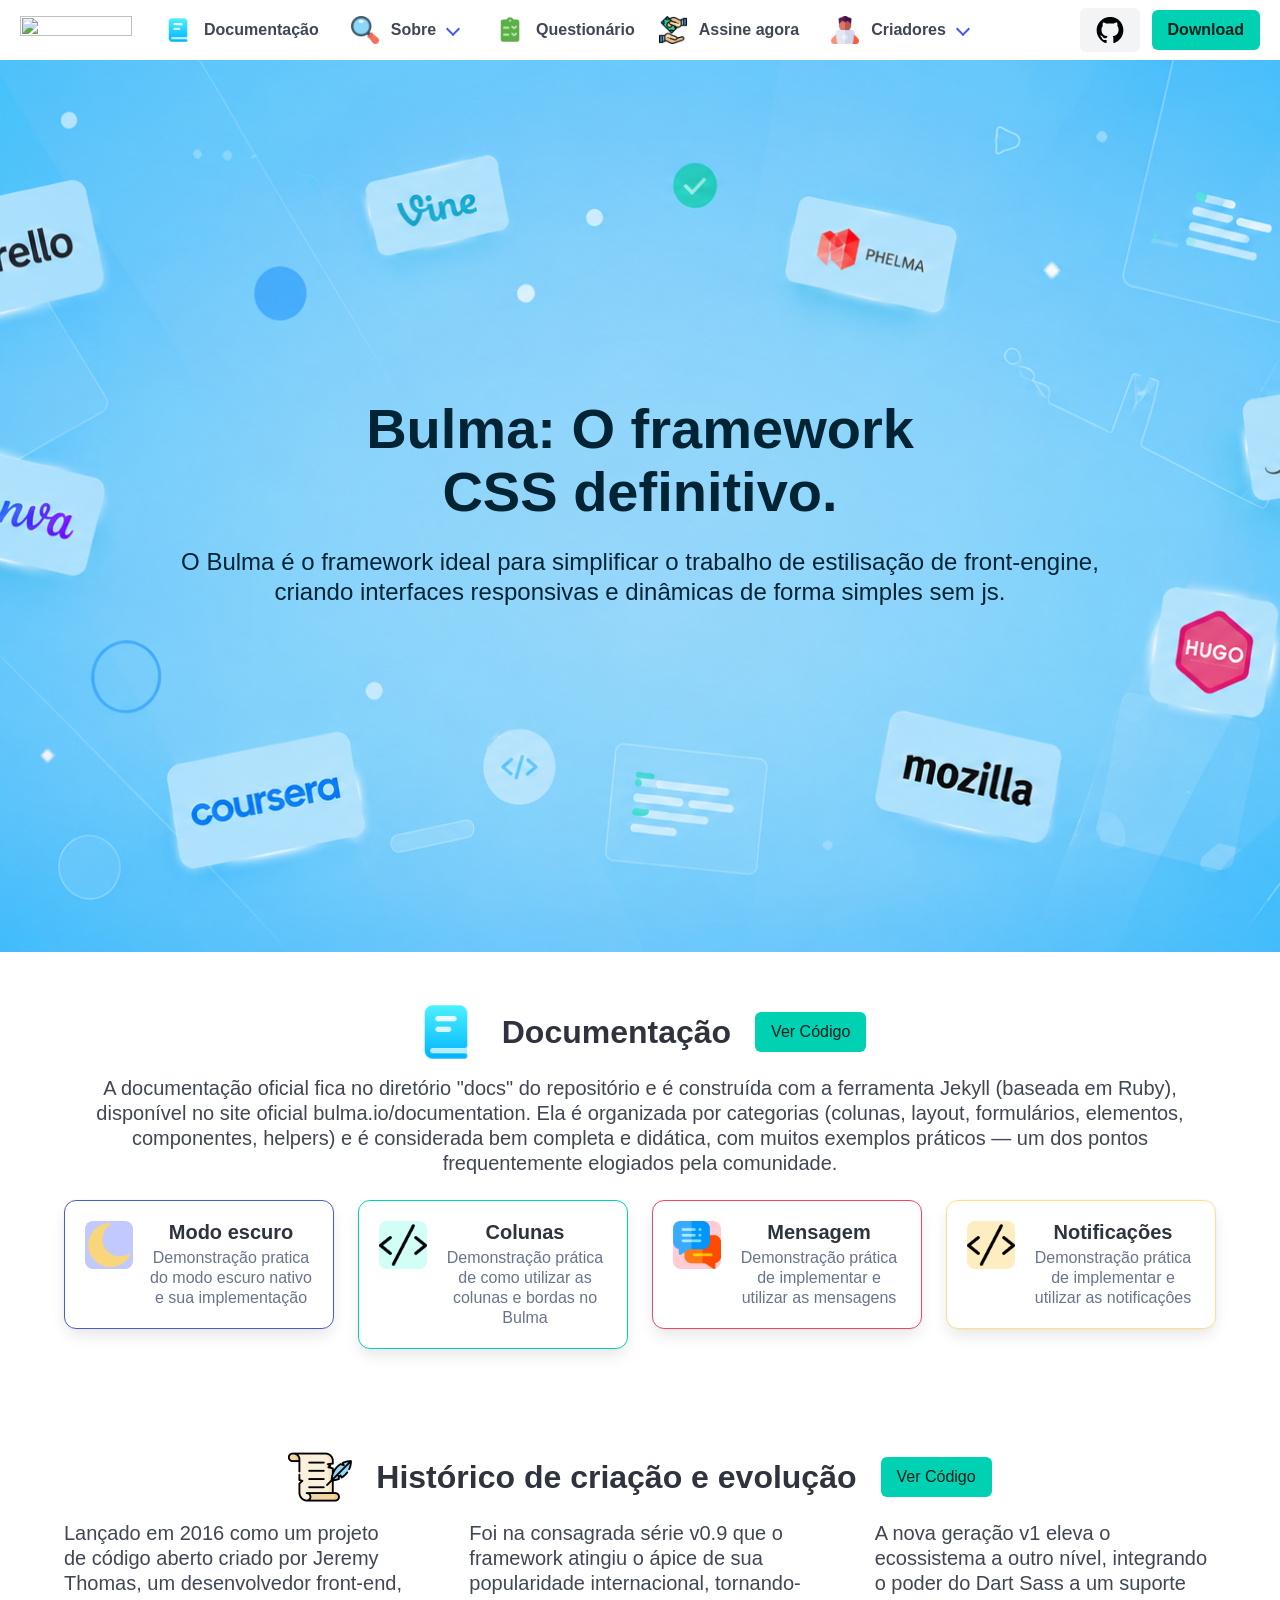
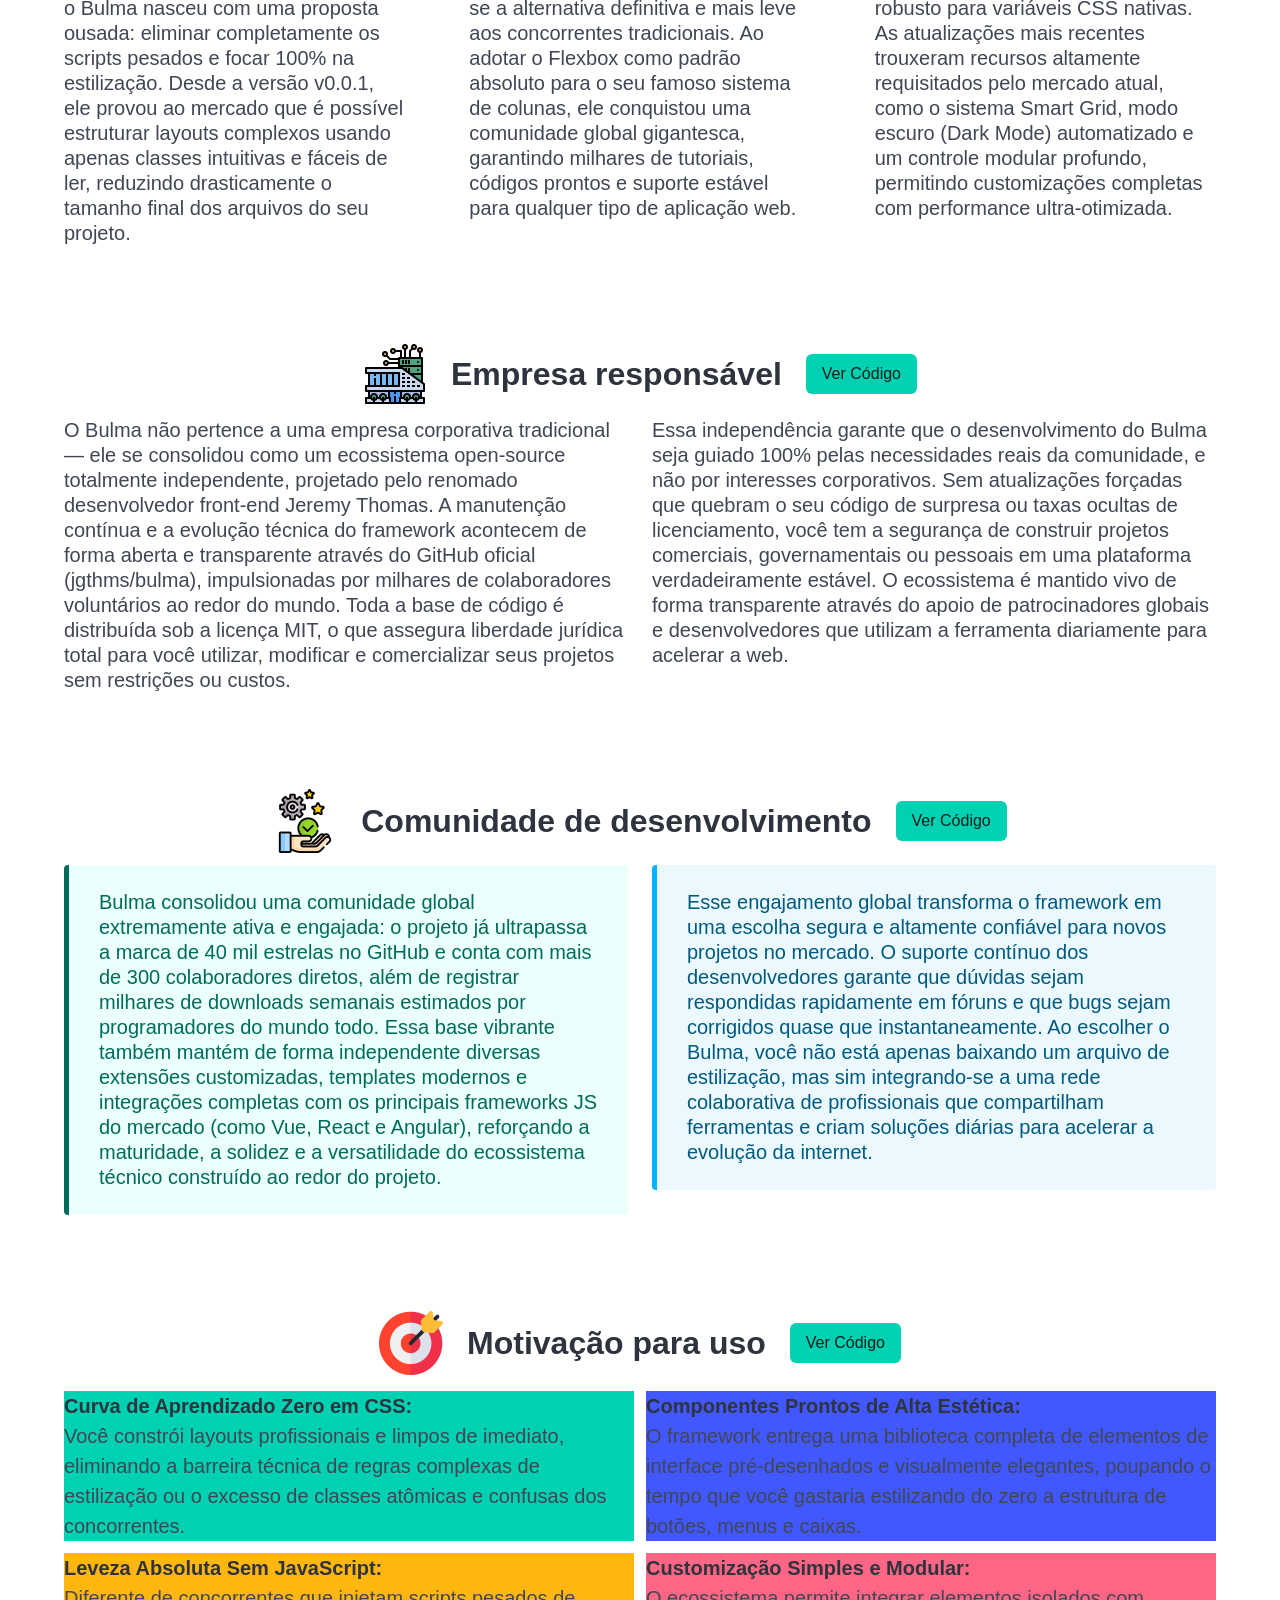
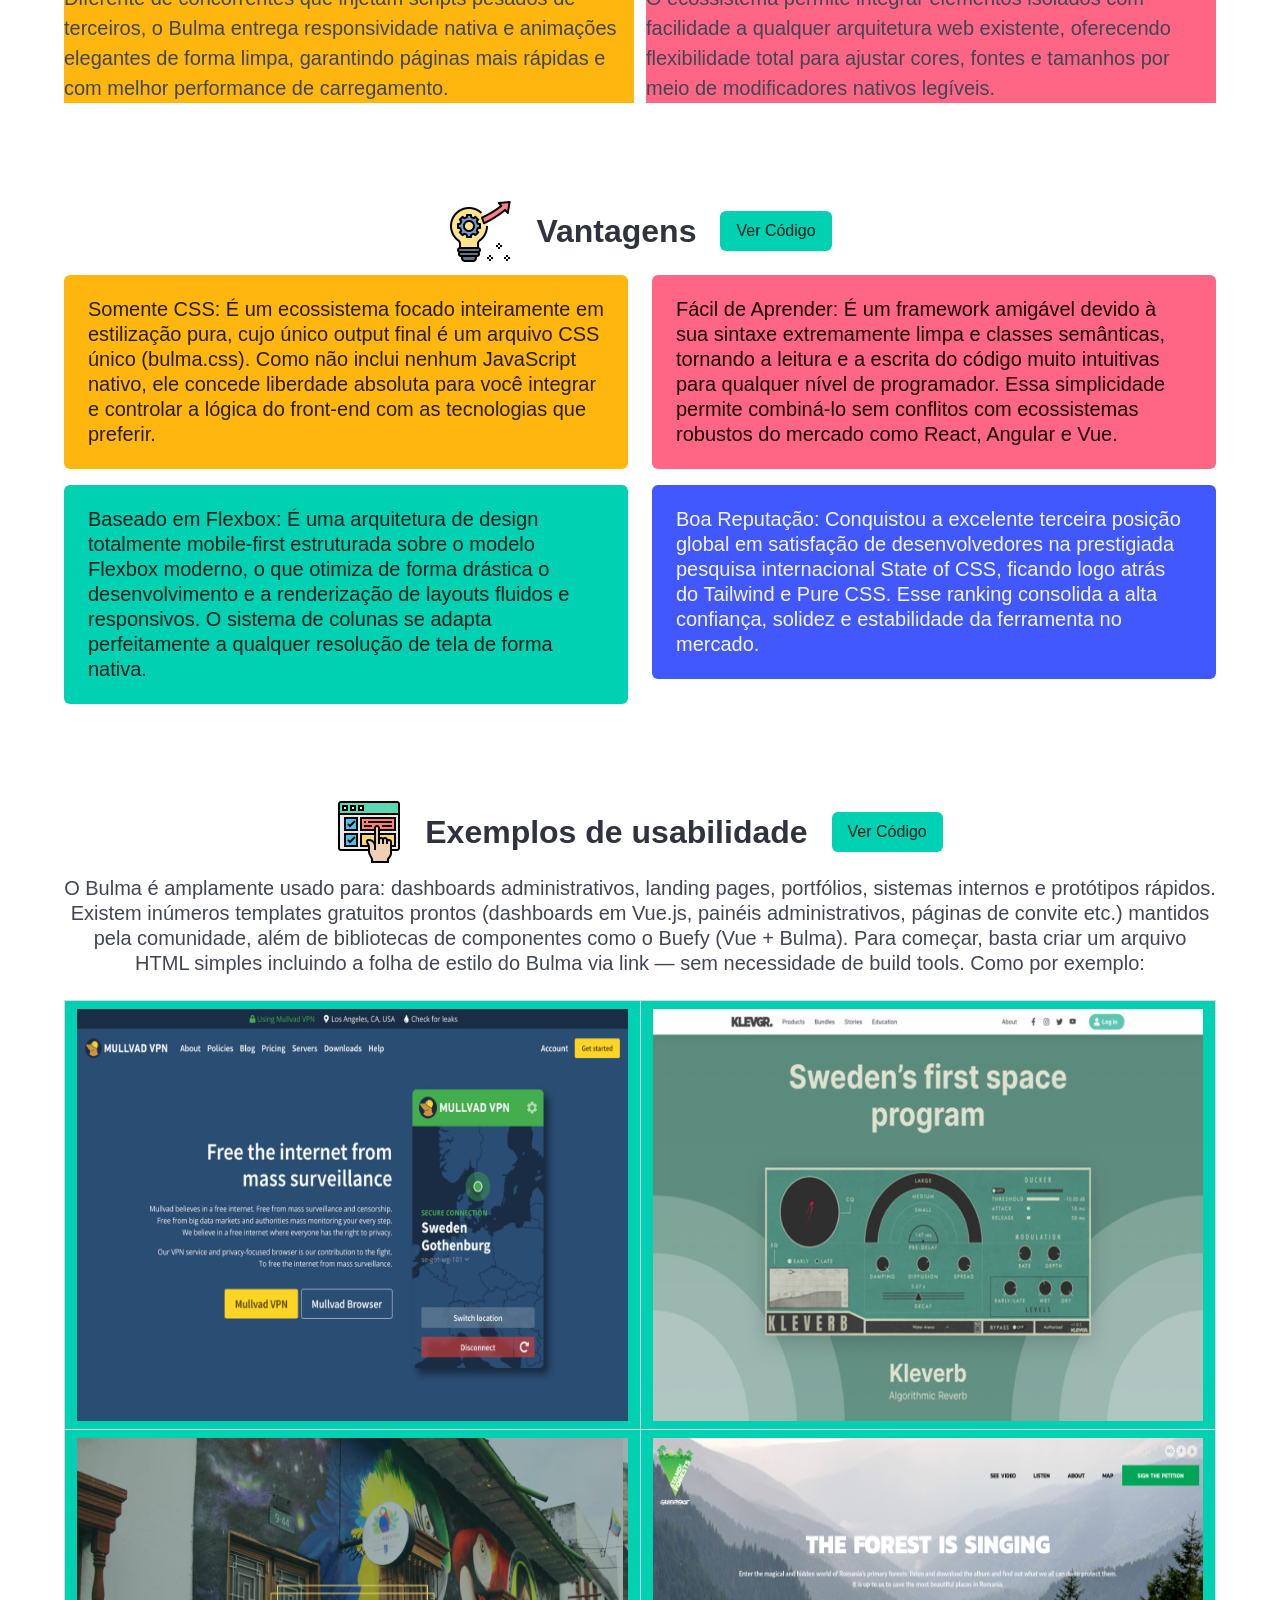
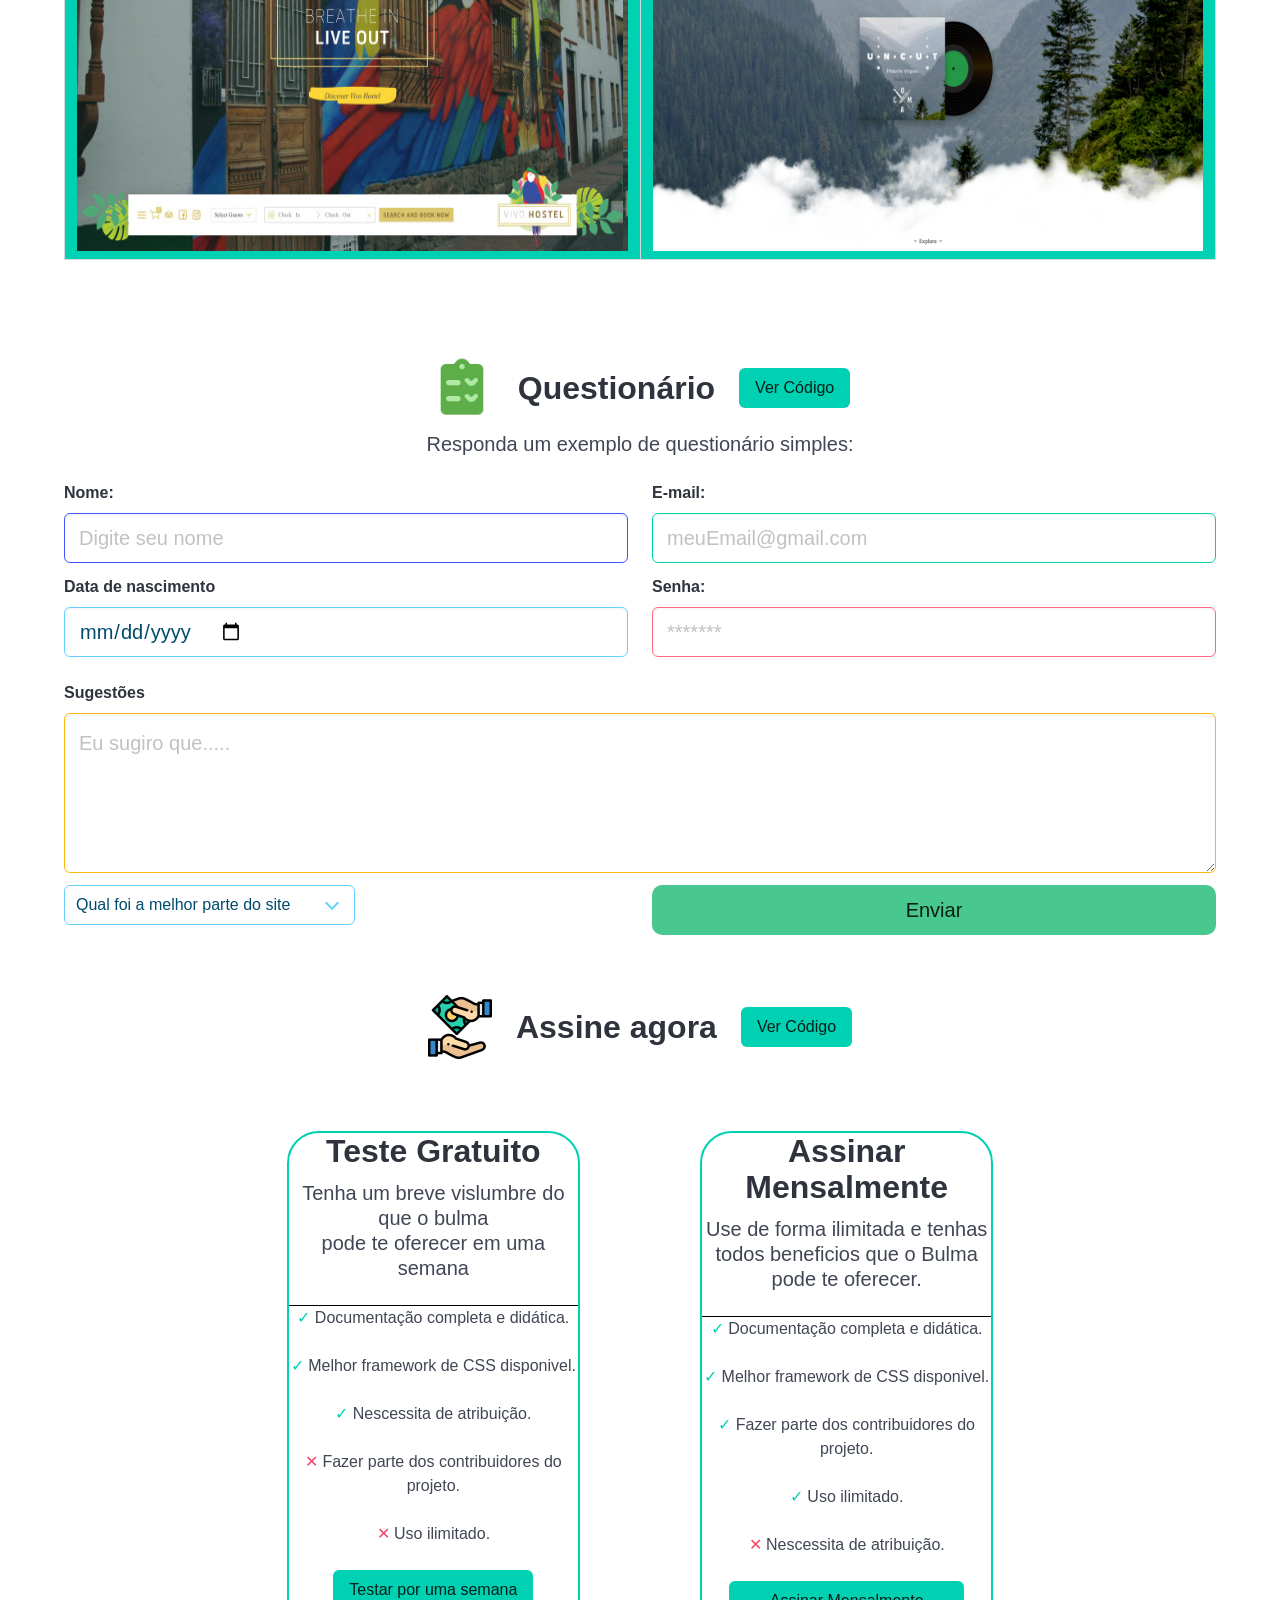
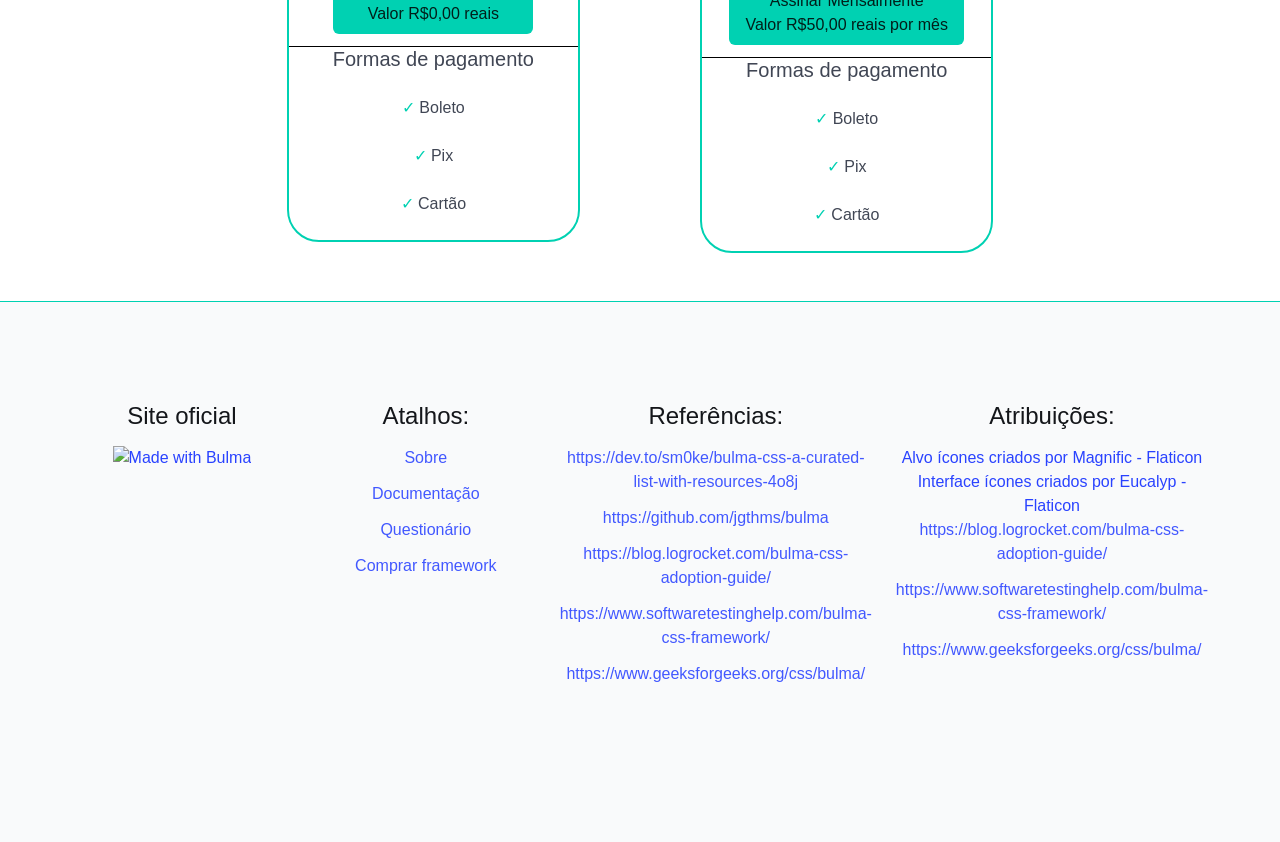
==== commit 08b32f48: "Add files via upload" ====
--- a/index.html
+++ b/index.html
@@ -16,7 +16,7 @@
   <header>
     <nav class="navbar is-fixed-top" role="navigation" aria-label="main navigation">
       <div class="navbar-brand">
-        <a class="navbar-item mx-2" href="index.html">
+        <a class="navbar-item mx-2" href="#docs">
           <img src="https://bulma.io/assets/brand/Bulma%20Logo.svg" width="112" height="28">
         </a>
 
@@ -30,8 +30,8 @@
 
       <div id="navbarBasicExample" class="navbar-menu">
         <div class="navbar-start">
-          <a class="navbar-item ">
-            <img src="Img/icons8-livro-72.png" alt="">
+          <a class="navbar-item " href="#docs">
+            <img src="Img/icons8-livro-72.png" alt="Livro azul fechado">
             <p>
               <strong>
                 Documentação
@@ -47,38 +47,38 @@
             </a>
 
             <div class="navbar-dropdown">
-              <a class="navbar-item" href="">
+              <a class="navbar-item" href="#historia">
                 <img src="Img/historia.png" alt="Icone que representa uma tag de codigo fechando">
                 <p><strong>Histórico de criação e evolução</strong></p>
 
               </a>
               <hr class="navbar-divider">
-              <a class="navbar-item" href="">
+              <a class="navbar-item" href="#empresa">
                 <img src="Img/centro-de-dados.png" alt="Icone de 2 engrenagens ">
                 <p><strong>Empresa responsável</strong></p>
 
               </a>
               <hr class="navbar-divider">
-              <a class="navbar-item" href="">
+              <a class="navbar-item" href="#comunidade">
                 <img src="Img/responsabilidade.png" alt="Icone de um lapis escrevendo no papel">
                 <p><strong>Comunidade de desenvolvimento</strong></p>
 
               </a>
 
               <hr class="navbar-divider">
-              <a class="navbar-item" href="">
+              <a class="navbar-item" href="#uso">
                 <img src="Img/alvo-de-dardos.png" alt="Icone que representa uma poaleta de cores com um pincel">
                 <p><strong>Motivação para uso</strong></p>
 
               </a>
               <hr class="navbar-divider">
-              <a class="navbar-item" href="">
+              <a class="navbar-item" href="#evo">
                 <img src="Img/evolucao.png" alt="Icone que representa uma poaleta de cores com um pincel">
                 <p><strong>Vantagens</strong></p>
 
               </a>
               <hr class="navbar-divider">
-              <a class="navbar-item" href="">
+              <a class="navbar-item" href="#ex">
                 <img src="Img/interface.png" alt="Icone que representa uma poaleta de cores com um pincel">
                 <p><strong>Exemplos de usabilidade</strong></p>
 
@@ -87,7 +87,7 @@
           </div>
 
 
-          <a class="navbar-item ">
+          <a class="navbar-item " href="#questionario">
             <img src="Img/icons8-test-passed-72.png" alt="">
             <p>
               <strong>
@@ -96,7 +96,7 @@
             </p>
 
           </a>
-          <a class="navbar-item ">
+          <a class="navbar-item " href="#compra">
 
             <img src="Img/payment-method.png" alt="">
             <p><strong> Assine agora</strong></p>
@@ -142,10 +142,10 @@
         <div class="navbar-end">
           <div class="navbar-item mx-2">
             <div class="buttons">
-              <a class="button is-light" href="https://github.com/nikolascaixeta/BULMA">
+              <a class="button is-light" href="https://github.com/nikolascaixeta/BULMA" target="_blank">
                 <img src="Img/githublogo.svg" alt="Logo do GitHub">
               </a>
-              <a class="button is-primary" href="#">
+              <a class="button is-primary" href="#compra">
                 <strong>Download</strong>
               </a>
 
@@ -171,7 +171,7 @@
         </div>
       </div>
     </section>
-    <section class="hero has-text-centered">
+    <section class="hero has-text-centered" id="docs">
       <div class="hero-body">
         <div class="container">
           <div class="container mb-3">
@@ -318,436 +318,35 @@
       </div>
     </section>
 
-    <body>
-      <section class="section "> <!--Modo escuro-->
-        <div class="container">
-          <div class="heading">
-
-            <div class="container">
-              <div class="columns is-vcentered is-centered is-mobile">
-
-
-                <div class="column is-narrow">
-                  <figure class="image is-64x64">
-                    <img src="Img/historia.png" alt="Ícone de um pergaminho escrito representando historico de criação">
-                  </figure>
-                </div>
-
-
-                <div class="column is-narrow has-text-centered">
-                  <h1 class="title"> <strong>Histórico de criação e evolução </strong></h1>
-                </div>
-
-
-                <div class="column is-narrow">
-                  <button class="button is-primary" id="open-modal-btn2">
-                    Ver Código
-                  </button>
-
-
-                  <div class="modal" id="code-modal">
-                    <div class="modal-background" id="modal-bg2"></div>
-
-                    <div class="modal-content">
-                      <div class="box">
-                        <h3 class="title is-4">Código dessa seção</h3>
-                        <pre><code>
-    /////////////////
-      </code></pre>
-                      </div>
-                    </div>
-
-                    <button class="modal-close is-large" aria-label="close" id="close-modal-btn2"></button>
-                  </div>
-
-
-                  <script>
-                    document.addEventListener('DOMContentLoaded', () => {
-                      const openBtn = document.getElementById('open-modal-btn2');
-                      const closeBtn = document.getElementById('close-modal-btn2');
-                      const modalBg = document.getElementById('modal-bg2');
-                      const modal = document.getElementById('code-modal');
-
-                      openBtn.addEventListener('click', () => {
-                        modal.classList.add('is-active');
-                      });
-
-                      const closeModal = () => {
-                        modal.classList.remove('is-active');
-                      };
-
-                      closeBtn.addEventListener('click', closeModal);
-                      modalBg.addEventListener('click', closeModal);
-                    });
-                  </script>
-                </div>
-
-              </div>
-            </div>
-            <div class="columns is-gap-5 ">
-
-              <div class="column ">
-
-                <h2 class="subtitle">
-                  Lançado em 2016 como um projeto de código aberto criado por Jeremy Thomas, um desenvolvedor front-end,
-                  o Bulma nasceu com uma proposta ousada: eliminar completamente os scripts pesados e focar 100% na
-                  estilização. Desde a versão v0.0.1, ele provou ao mercado que é possível estruturar layouts complexos
-                  usando apenas classes intuitivas e fáceis de ler, reduzindo drasticamente o tamanho final dos arquivos
-                  do seu projeto.</h2>
-
-
-              </div>
-              <div class="column ">
-                <h2 class="subtitle">
-                  Foi na consagrada série v0.9 que o framework atingiu o ápice de sua popularidade internacional,
-                  tornando-se a alternativa definitiva e mais leve aos concorrentes tradicionais. Ao adotar o Flexbox
-                  como padrão absoluto para o seu famoso sistema de colunas, ele conquistou uma comunidade global
-                  gigantesca, garantindo milhares de tutoriais, códigos prontos e suporte estável para qualquer tipo de
-                  aplicação web.
-                </h2>
-              </div>
-
-              <div class="column ">
-                <h2 class="subtitle">
-                  A nova geração v1 eleva o ecossistema a outro nível, integrando o poder do Dart Sass a um suporte
-                  robusto para variáveis CSS nativas. As atualizações mais recentes trouxeram recursos altamente
-                  requisitados pelo mercado atual, como o sistema Smart Grid, modo escuro (Dark Mode) automatizado e um
-                  controle modular profundo, permitindo customizações completas com performance ultra-otimizada.</h2>
-                </h2>
-              </div>
-
-            </div>
-
-          </div>
-        </div>
-      </section>
-    </body>
-
-    <body>
-
-      <section class="hero"> <!--colunas com bordas -->
-        <div class="hero-body">
-          <div class="container">
-            <div class="container">
-              <div class="columns is-vcentered is-centered is-mobile">
-
-
-                <div class="column is-narrow">
-                  <figure class="image is-64x64">
-                    <img src="Img/centro-de-dados.png"
-                      alt="Ícone de uma engrenagem dividida ao meio, com a segunda metade sendo ligações">
-                  </figure>
-                </div>
-
-
-                <div class="column is-narrow has-text-centered">
-                  <h1 class="title"> <strong>Empresa responsável </strong></h1>
-                </div>
-
-
-                <div class="column is-narrow">
-                  <button class="button is-primary" id="open-modal-btn3">
-                    Ver Código
-                  </button>
-
-
-                  <div class="modal" id="code-modal3">
-                    <div class="modal-background" id="modal-bg3"></div>
-
-                    <div class="modal-content">
-                      <div class="box">
-                        <h3 class="title is-4">Código dessa seção</h3>
-                        <pre><code>
-    /////////////////
-      </code></pre>
-                      </div>
-                    </div>
-
-                    <button class="modal-close is-large" aria-label="close" id="close-modal-btn3"></button>
-                  </div>
-
-
-                  <script>
-                    document.addEventListener('DOMContentLoaded', () => {
-                      const openBtn = document.getElementById('open-modal-btn3');
-                      const closeBtn = document.getElementById('close-modal-btn3');
-                      const modalBg = document.getElementById('modal-bg3');
-                      const modal = document.getElementById('code-modal');
-
-                      openBtn.addEventListener('click', () => {
-                        modal.classList.add('is-active');
-                      });
-
-                      const closeModal = () => {
-                        modal.classList.remove('is-active');
-                      };
-
-                      closeBtn.addEventListener('click', closeModal);
-                      modalBg.addEventListener('click', closeModal);
-                    });
-                  </script>
-                </div>
-
-              </div>
-            </div>
-            <div class="columns">
-              <div class="column">
-                <h2 class="subtitle"> O Bulma não pertence a uma empresa corporativa tradicional — ele se consolidou
-                  como um ecossistema open-source totalmente independente, projetado pelo renomado desenvolvedor
-                  front-end Jeremy Thomas. A manutenção contínua e a evolução técnica do framework acontecem de forma
-                  aberta e transparente através do GitHub oficial (jgthms/bulma), impulsionadas por milhares de
-                  colaboradores voluntários ao redor do mundo. Toda a base de código é distribuída sob a licença MIT, o
-                  que assegura liberdade jurídica total para você utilizar, modificar e comercializar seus projetos sem
-                  restrições ou custos.</h2>
-              </div>
-              <div class="column">
-                <h2 class="subtitle">Essa independência garante que o desenvolvimento do Bulma seja guiado 100% pelas
-                  necessidades reais da comunidade, e não por interesses corporativos. Sem atualizações forçadas que
-                  quebram o seu código de surpresa ou taxas ocultas de licenciamento, você tem a segurança de construir
-                  projetos comerciais, governamentais ou pessoais em uma plataforma verdadeiramente estável. O
-                  ecossistema é mantido vivo de forma transparente através do apoio de patrocinadores globais e
-                  desenvolvedores que utilizam a ferramenta diariamente para acelerar a web.</h2>
-              </div>
-
-            </div>
-
-
-          </div>
-        </div>
-      </section>
-
-      <section class="hero"> <!--mensagem-->
-        <div class="hero-body">
-          <div class="container">
-            <div class="container">
-              <div class="columns is-vcentered is-centered is-mobile">
-
-
-                <div class="column is-narrow">
-                  <figure class="image is-64x64">
-                    <img src="Img/responsabilidade.png"
-                      alt="Ícone de uma lampada com uma engrenagem, onde ais uma seta crescendo esponencialmente representando evolução">
-                  </figure>
-                </div>
-
-
-                <div class="column is-narrow has-text-centered">
-                  <h1 class="title"> <strong> Comunidade de desenvolvimento </strong></h1>
-                </div>
-
-
-                <div class="column is-narrow">
-                  <button class="button is-primary" id="open-modal-btn4">
-                    Ver Código
-                  </button>
-
-
-                  <div class="modal" id="code-modal4">
-                    <div class="modal-background" id="modal-bg4"></div>
-
-                    <div class="modal-content">
-                      <div class="box">
-                        <h3 class="title is-4">Código dessa seção</h3>
-                        <pre><code>
-    /////////////////
-      </code></pre>
-                      </div>
-                    </div>
-
-                    <button class="modal-close is-large" aria-label="close" id="close-modal-btn3"></button>
-                  </div>
-
-
-                  <script>
-                    document.addEventListener('DOMContentLoaded', () => {
-                      const openBtn = document.getElementById('open-modal-btn4');
-                      const closeBtn = document.getElementById('close-modal-btn4');
-                      const modalBg = document.getElementById('modal-bg4');
-                      const modal = document.getElementById('code-modal');
-
-                      openBtn.addEventListener('click', () => {
-                        modal.classList.add('is-active');
-                      });
-
-                      const closeModal = () => {
-                        modal.classList.remove('is-active');
-                      };
-
-                      closeBtn.addEventListener('click', closeModal);
-                      modalBg.addEventListener('click', closeModal);
-                    });
-                  </script>
-                </div>
-
-              </div>
-            </div>
-            <div class="columns">
-              <div class="column">
-                <h2 class="subtitle">
-                  <article class="message is-primary">
-                    <div class="message-body is-size-5">
-                      Bulma consolidou uma comunidade global extremamente ativa e engajada: o projeto já ultrapassa a
-                      marca de 40 mil estrelas no GitHub e conta com mais de 300 colaboradores diretos, além de
-                      registrar milhares de downloads semanais estimados por programadores do mundo todo. Essa base
-                      vibrante também mantém de forma independente diversas extensões customizadas, templates modernos e
-                      integrações completas com os principais frameworks JS do mercado (como Vue, React e Angular),
-                      reforçando a maturidade, a solidez e a versatilidade do ecossistema técnico construído ao redor do
-                      projeto.
-                    </div>
-                  </article>
-                </h2>
-              </div>
-              <div class="column">
-                <h2 class="subtitle">
-                  <article class="message is-info">
-                    <div class="message-body is-size-5">
-                      Esse engajamento global transforma o framework em uma escolha segura e altamente confiável para
-                      novos projetos no mercado. O suporte contínuo dos desenvolvedores garante que dúvidas sejam
-                      respondidas rapidamente em fóruns e que bugs sejam corrigidos quase que instantaneamente. Ao
-                      escolher o Bulma, você não está apenas baixando um arquivo de estilização, mas sim integrando-se a
-                      uma rede colaborativa de profissionais que compartilham ferramentas e criam soluções diárias para
-                      acelerar a evolução da internet.
-                    </div>
-                  </article>
-                </h2>
-              </div>
-
-            </div>
-
-
-          </div>
-        </div>
-      </section>
-      <section class="hero"> <!--grid-->
-        <div class="hero-body">
-          <div class="container">
-            <div class="container">
-              <div class="columns is-vcentered is-centered is-mobile">
-
-
-                <div class="column is-narrow">
-                  <figure class="image is-64x64">
-                    <img src="Img/alvo-de-dardos.png"
-                      alt="Ícone de uma engrenagem dividida ao meio, com a segunda metade sendo ligações">
-                  </figure>
-                </div>
-
-
-                <div class="column is-narrow has-text-centered">
-                  <h1 class="title"> <strong> Motivação para uso</strong></h1>
-                </div>
-
-
-                <div class="column is-narrow">
-                  <button class="button is-primary" id="open-modal-btn5">
-                    Ver Código
-                  </button>
-
-
-                  <div class="modal" id="code-modal5">
-                    <div class="modal-background" id="modal-bg5"></div>
-
-                    <div class="modal-content">
-                      <div class="box">
-                        <h3 class="title is-4">Código dessa seção</h3>
-                        <pre><code>
-    /////////////////
-      </code></pre>
-                      </div>
-                    </div>
-
-                    <button class="modal-close is-large" aria-label="close" id="close-modal-btn5"></button>
-                  </div>
-
-
-                  <script>
-                    document.addEventListener('DOMContentLoaded', () => {
-                      const openBtn = document.getElementById('open-modal-btn5');
-                      const closeBtn = document.getElementById('close-modal-btn5');
-                      const modalBg = document.getElementById('modal-bg5');
-                      const modal = document.getElementById('code-modal');
-
-                      openBtn.addEventListener('click', () => {
-                        modal.classList.add('is-active');
-                      });
-
-                      const closeModal = () => {
-                        modal.classList.remove('is-active');
-                      };
-
-                      closeBtn.addEventListener('click', closeModal);
-                      modalBg.addEventListener('click', closeModal);
-                    });
-                  </script>
-                </div>
-
-              </div>
-            </div>
-            <div class="fixed-grid" style="margin-top: 1rem;">
-              <div class="grid">
-                <div class="cell is-size-5 has-background-primary">
-                  <h2><strong>
-                      Curva de Aprendizado Zero em CSS:</strong></h2>
-                  <p> Você constrói layouts profissionais e limpos de imediato, eliminando a barreira técnica de regras
-                    complexas de estilização ou o excesso de classes atômicas e confusas dos concorrentes.</p>
-                </div>
-                <div class="cell is-size-5 has-background-link">
-                  <h2><strong>Componentes Prontos de Alta Estética:</strong></h2>
-                  <p> O framework entrega uma biblioteca completa de elementos de interface pré-desenhados e visualmente
-                    elegantes, poupando o tempo que você gastaria estilizando do zero a estrutura de botões, menus e
-                    caixas.</p>
-                </div>
-                <div class="cell is-size-5 has-background-warning">
-                  <h2><strong>Leveza Absoluta Sem JavaScript:</strong></h2>
-                  <p> Diferente de concorrentes que injetam scripts pesados de terceiros, o Bulma entrega responsividade
-                    nativa e animações elegantes de forma limpa, garantindo páginas mais rápidas e com melhor
-                    performance de carregamento.</p>
-                </div>
-                <div class="cell is-size-5 has-background-danger">
-                  <h2><strong>Customização Simples e Modular:</strong></h2>
-                  <p> O ecossistema permite integrar elementos isolados com facilidade a qualquer arquitetura web
-                    existente, oferecendo flexibilidade total para ajustar cores, fontes e tamanhos por meio de
-                    modificadores nativos legíveis.</p>
-                </div>
-
-              </div>
-            </div>
-
-
-          </div>
-        </div>
-      </section>
-
-    </body>
-
-    <section class="hero"> <!--notificação-->
-      <div class="hero-body">
-        <div class="container">
+
+    <section class="section " id="historia"> <!--Modo escuro-->
+      <div class="container">
+        <div class="heading">
+
           <div class="container">
             <div class="columns is-vcentered is-centered is-mobile">
 
 
               <div class="column is-narrow">
                 <figure class="image is-64x64">
-                  <img src="Img/evolucao.png"
-                    alt="Ícone de uma engrenagem dividida ao meio, com a segunda metade sendo ligações">
+                  <img src="Img/historia.png" alt="Ícone de um pergaminho escrito representando historico de criação">
                 </figure>
               </div>
 
 
               <div class="column is-narrow has-text-centered">
-                <h1 class="title"> <strong> Vantagens</strong></h1>
-              </div>
-
-
-              <div class="column is-narrow">
-                <button class="button is-primary" id="open-modal-btn6">
+                <h1 class="title"> <strong>Histórico de criação e evolução </strong></h1>
+              </div>
+
+
+              <div class="column is-narrow">
+                <button class="button is-primary" id="open-modal-btn2">
                   Ver Código
                 </button>
 
 
-                <div class="modal" id="code-modal6">
-                  <div class="modal-background" id="modal-bg6"></div>
+                <div class="modal" id="code-modal">
+                  <div class="modal-background" id="modal-bg2"></div>
 
                   <div class="modal-content">
                     <div class="box">
@@ -758,6 +357,407 @@
                     </div>
                   </div>
 
+                  <button class="modal-close is-large" aria-label="close" id="close-modal-btn2"></button>
+                </div>
+
+
+                <script>
+                  document.addEventListener('DOMContentLoaded', () => {
+                    const openBtn = document.getElementById('open-modal-btn2');
+                    const closeBtn = document.getElementById('close-modal-btn2');
+                    const modalBg = document.getElementById('modal-bg2');
+                    const modal = document.getElementById('code-modal');
+
+                    openBtn.addEventListener('click', () => {
+                      modal.classList.add('is-active');
+                    });
+
+                    const closeModal = () => {
+                      modal.classList.remove('is-active');
+                    };
+
+                    closeBtn.addEventListener('click', closeModal);
+                    modalBg.addEventListener('click', closeModal);
+                  });
+                </script>
+              </div>
+
+            </div>
+          </div>
+          <div class="columns is-gap-5 ">
+
+            <div class="column ">
+
+              <h2 class="subtitle">
+                Lançado em 2016 como um projeto de código aberto criado por Jeremy Thomas, um desenvolvedor front-end,
+                o Bulma nasceu com uma proposta ousada: eliminar completamente os scripts pesados e focar 100% na
+                estilização. Desde a versão v0.0.1, ele provou ao mercado que é possível estruturar layouts complexos
+                usando apenas classes intuitivas e fáceis de ler, reduzindo drasticamente o tamanho final dos arquivos
+                do seu projeto.</h2>
+
+
+            </div>
+            <div class="column ">
+              <h2 class="subtitle">
+                Foi na consagrada série v0.9 que o framework atingiu o ápice de sua popularidade internacional,
+                tornando-se a alternativa definitiva e mais leve aos concorrentes tradicionais. Ao adotar o Flexbox
+                como padrão absoluto para o seu famoso sistema de colunas, ele conquistou uma comunidade global
+                gigantesca, garantindo milhares de tutoriais, códigos prontos e suporte estável para qualquer tipo de
+                aplicação web.
+              </h2>
+            </div>
+
+            <div class="column ">
+              <h2 class="subtitle">
+                A nova geração v1 eleva o ecossistema a outro nível, integrando o poder do Dart Sass a um suporte
+                robusto para variáveis CSS nativas. As atualizações mais recentes trouxeram recursos altamente
+                requisitados pelo mercado atual, como o sistema Smart Grid, modo escuro (Dark Mode) automatizado e um
+                controle modular profundo, permitindo customizações completas com performance ultra-otimizada.</h2>
+              </h2>
+            </div>
+
+          </div>
+
+        </div>
+      </div>
+    </section>
+
+
+
+
+    <section class="hero" id="empresa"> <!--colunas com bordas -->
+      <div class="hero-body">
+        <div class="container">
+          <div class="container">
+            <div class="columns is-vcentered is-centered is-mobile">
+
+
+              <div class="column is-narrow">
+                <figure class="image is-64x64">
+                  <img src="Img/centro-de-dados.png"
+                    alt="Ícone de uma engrenagem dividida ao meio, com a segunda metade sendo ligações">
+                </figure>
+              </div>
+
+
+              <div class="column is-narrow has-text-centered">
+                <h1 class="title"> <strong>Empresa responsável </strong></h1>
+              </div>
+
+
+              <div class="column is-narrow">
+                <button class="button is-primary" id="open-modal-btn3">
+                  Ver Código
+                </button>
+
+
+                <div class="modal" id="code-modal3">
+                  <div class="modal-background" id="modal-bg3"></div>
+
+                  <div class="modal-content">
+                    <div class="box">
+                      <h3 class="title is-4">Código dessa seção</h3>
+                      <pre><code>
+    /////////////////
+      </code></pre>
+                    </div>
+                  </div>
+
+                  <button class="modal-close is-large" aria-label="close" id="close-modal-btn3"></button>
+                </div>
+
+
+                <script>
+                  document.addEventListener('DOMContentLoaded', () => {
+                    const openBtn = document.getElementById('open-modal-btn3');
+                    const closeBtn = document.getElementById('close-modal-btn3');
+                    const modalBg = document.getElementById('modal-bg3');
+                    const modal = document.getElementById('code-modal');
+
+                    openBtn.addEventListener('click', () => {
+                      modal.classList.add('is-active');
+                    });
+
+                    const closeModal = () => {
+                      modal.classList.remove('is-active');
+                    };
+
+                    closeBtn.addEventListener('click', closeModal);
+                    modalBg.addEventListener('click', closeModal);
+                  });
+                </script>
+              </div>
+
+            </div>
+          </div>
+          <div class="columns">
+            <div class="column">
+              <h2 class="subtitle"> O Bulma não pertence a uma empresa corporativa tradicional — ele se consolidou
+                como um ecossistema open-source totalmente independente, projetado pelo renomado desenvolvedor
+                front-end Jeremy Thomas. A manutenção contínua e a evolução técnica do framework acontecem de forma
+                aberta e transparente através do GitHub oficial (jgthms/bulma), impulsionadas por milhares de
+                colaboradores voluntários ao redor do mundo. Toda a base de código é distribuída sob a licença MIT, o
+                que assegura liberdade jurídica total para você utilizar, modificar e comercializar seus projetos sem
+                restrições ou custos.</h2>
+            </div>
+            <div class="column">
+              <h2 class="subtitle">Essa independência garante que o desenvolvimento do Bulma seja guiado 100% pelas
+                necessidades reais da comunidade, e não por interesses corporativos. Sem atualizações forçadas que
+                quebram o seu código de surpresa ou taxas ocultas de licenciamento, você tem a segurança de construir
+                projetos comerciais, governamentais ou pessoais em uma plataforma verdadeiramente estável. O
+                ecossistema é mantido vivo de forma transparente através do apoio de patrocinadores globais e
+                desenvolvedores que utilizam a ferramenta diariamente para acelerar a web.</h2>
+            </div>
+
+          </div>
+
+
+        </div>
+      </div>
+    </section>
+
+    <section class="hero" id="comunidade"> <!--mensagem-->
+      <div class="hero-body">
+        <div class="container">
+          <div class="container">
+            <div class="columns is-vcentered is-centered is-mobile">
+
+
+              <div class="column is-narrow">
+                <figure class="image is-64x64">
+                  <img src="Img/responsabilidade.png"
+                    alt="Ícone de uma lampada com uma engrenagem, onde ais uma seta crescendo esponencialmente representando evolução">
+                </figure>
+              </div>
+
+
+              <div class="column is-narrow has-text-centered">
+                <h1 class="title"> <strong> Comunidade de desenvolvimento </strong></h1>
+              </div>
+
+
+              <div class="column is-narrow">
+                <button class="button is-primary" id="open-modal-btn4">
+                  Ver Código
+                </button>
+
+
+                <div class="modal" id="code-modal4">
+                  <div class="modal-background" id="modal-bg4"></div>
+
+                  <div class="modal-content">
+                    <div class="box">
+                      <h3 class="title is-4">Código dessa seção</h3>
+                      <pre><code>
+    /////////////////
+      </code></pre>
+                    </div>
+                  </div>
+
+                  <button class="modal-close is-large" aria-label="close" id="close-modal-btn3"></button>
+                </div>
+
+
+                <script>
+                  document.addEventListener('DOMContentLoaded', () => {
+                    const openBtn = document.getElementById('open-modal-btn4');
+                    const closeBtn = document.getElementById('close-modal-btn4');
+                    const modalBg = document.getElementById('modal-bg4');
+                    const modal = document.getElementById('code-modal');
+
+                    openBtn.addEventListener('click', () => {
+                      modal.classList.add('is-active');
+                    });
+
+                    const closeModal = () => {
+                      modal.classList.remove('is-active');
+                    };
+
+                    closeBtn.addEventListener('click', closeModal);
+                    modalBg.addEventListener('click', closeModal);
+                  });
+                </script>
+              </div>
+
+            </div>
+          </div>
+          <div class="columns">
+            <div class="column">
+              <h2 class="subtitle">
+                <article class="message is-primary">
+                  <div class="message-body is-size-5">
+                    Bulma consolidou uma comunidade global extremamente ativa e engajada: o projeto já ultrapassa a
+                    marca de 40 mil estrelas no GitHub e conta com mais de 300 colaboradores diretos, além de
+                    registrar milhares de downloads semanais estimados por programadores do mundo todo. Essa base
+                    vibrante também mantém de forma independente diversas extensões customizadas, templates modernos e
+                    integrações completas com os principais frameworks JS do mercado (como Vue, React e Angular),
+                    reforçando a maturidade, a solidez e a versatilidade do ecossistema técnico construído ao redor do
+                    projeto.
+                  </div>
+                </article>
+              </h2>
+            </div>
+            <div class="column">
+              <h2 class="subtitle">
+                <article class="message is-info">
+                  <div class="message-body is-size-5">
+                    Esse engajamento global transforma o framework em uma escolha segura e altamente confiável para
+                    novos projetos no mercado. O suporte contínuo dos desenvolvedores garante que dúvidas sejam
+                    respondidas rapidamente em fóruns e que bugs sejam corrigidos quase que instantaneamente. Ao
+                    escolher o Bulma, você não está apenas baixando um arquivo de estilização, mas sim integrando-se a
+                    uma rede colaborativa de profissionais que compartilham ferramentas e criam soluções diárias para
+                    acelerar a evolução da internet.
+                  </div>
+                </article>
+              </h2>
+            </div>
+
+          </div>
+
+
+        </div>
+      </div>
+    </section>
+    <section class="hero" id="uso"> <!--grid-->
+      <div class="hero-body">
+        <div class="container">
+          <div class="container">
+            <div class="columns is-vcentered is-centered is-mobile">
+
+
+              <div class="column is-narrow">
+                <figure class="image is-64x64">
+                  <img src="Img/alvo-de-dardos.png"
+                    alt="Ícone de uma engrenagem dividida ao meio, com a segunda metade sendo ligações">
+                </figure>
+              </div>
+
+
+              <div class="column is-narrow has-text-centered">
+                <h1 class="title"> <strong> Motivação para uso</strong></h1>
+              </div>
+
+
+              <div class="column is-narrow">
+                <button class="button is-primary" id="open-modal-btn5">
+                  Ver Código
+                </button>
+
+
+                <div class="modal" id="code-modal5">
+                  <div class="modal-background" id="modal-bg5"></div>
+
+                  <div class="modal-content">
+                    <div class="box">
+                      <h3 class="title is-4">Código dessa seção</h3>
+                      <pre><code>
+    /////////////////
+      </code></pre>
+                    </div>
+                  </div>
+
+                  <button class="modal-close is-large" aria-label="close" id="close-modal-btn5"></button>
+                </div>
+
+
+                <script>
+                  document.addEventListener('DOMContentLoaded', () => {
+                    const openBtn = document.getElementById('open-modal-btn5');
+                    const closeBtn = document.getElementById('close-modal-btn5');
+                    const modalBg = document.getElementById('modal-bg5');
+                    const modal = document.getElementById('code-modal');
+
+                    openBtn.addEventListener('click', () => {
+                      modal.classList.add('is-active');
+                    });
+
+                    const closeModal = () => {
+                      modal.classList.remove('is-active');
+                    };
+
+                    closeBtn.addEventListener('click', closeModal);
+                    modalBg.addEventListener('click', closeModal);
+                  });
+                </script>
+              </div>
+
+            </div>
+          </div>
+          <div class="fixed-grid" style="margin-top: 1rem;">
+            <div class="grid">
+              <div class="cell is-size-5 has-background-primary">
+                <h2><strong>
+                    Curva de Aprendizado Zero em CSS:</strong></h2>
+                <p> Você constrói layouts profissionais e limpos de imediato, eliminando a barreira técnica de regras
+                  complexas de estilização ou o excesso de classes atômicas e confusas dos concorrentes.</p>
+              </div>
+              <div class="cell is-size-5 has-background-link">
+                <h2><strong>Componentes Prontos de Alta Estética:</strong></h2>
+                <p> O framework entrega uma biblioteca completa de elementos de interface pré-desenhados e visualmente
+                  elegantes, poupando o tempo que você gastaria estilizando do zero a estrutura de botões, menus e
+                  caixas.</p>
+              </div>
+              <div class="cell is-size-5 has-background-warning">
+                <h2><strong>Leveza Absoluta Sem JavaScript:</strong></h2>
+                <p> Diferente de concorrentes que injetam scripts pesados de terceiros, o Bulma entrega responsividade
+                  nativa e animações elegantes de forma limpa, garantindo páginas mais rápidas e com melhor
+                  performance de carregamento.</p>
+              </div>
+              <div class="cell is-size-5 has-background-danger">
+                <h2><strong>Customização Simples e Modular:</strong></h2>
+                <p> O ecossistema permite integrar elementos isolados com facilidade a qualquer arquitetura web
+                  existente, oferecendo flexibilidade total para ajustar cores, fontes e tamanhos por meio de
+                  modificadores nativos legíveis.</p>
+              </div>
+
+            </div>
+          </div>
+
+
+        </div>
+      </div>
+    </section>
+
+
+
+    <section class="hero" id="evo"> <!--notificação-->
+      <div class="hero-body">
+        <div class="container">
+          <div class="container">
+            <div class="columns is-vcentered is-centered is-mobile">
+
+
+              <div class="column is-narrow">
+                <figure class="image is-64x64">
+                  <img src="Img/evolucao.png"
+                    alt="Ícone de uma engrenagem dividida ao meio, com a segunda metade sendo ligações">
+                </figure>
+              </div>
+
+
+              <div class="column is-narrow has-text-centered">
+                <h1 class="title"> <strong> Vantagens</strong></h1>
+              </div>
+
+
+              <div class="column is-narrow">
+                <button class="button is-primary" id="open-modal-btn6">
+                  Ver Código
+                </button>
+
+
+                <div class="modal" id="code-modal6">
+                  <div class="modal-background" id="modal-bg6"></div>
+
+                  <div class="modal-content">
+                    <div class="box">
+                      <h3 class="title is-4">Código dessa seção</h3>
+                      <pre><code>
+    /////////////////
+      </code></pre>
+                    </div>
+                  </div>
+
                   <button class="modal-close is-large" aria-label="close" id="close-modal-btn6"></button>
                 </div>
 
@@ -834,7 +834,7 @@
         </div>
     </section>
 
-    <section class="hero has-text-centered"> <!--table-->
+    <section class="hero has-text-centered" id="ex"> <!--table-->
       <div class="hero-body">
         <div class="container">
           <div class="container mb-3">
@@ -923,8 +923,8 @@
       </div>
     </section>
 
-    <body>
-      <section class="section">
+
+      <section class="section" id="questionario">
         <div class="container">
           <div class="heading">
             <div class="container mb-3">
@@ -1038,12 +1038,13 @@
           </div>
         </div>
       </section>
-    </body>
+    
     </div>
-    <div class="container is-fluid">
-      <div class="">
-        <div class="column is-narrow has-text-centered">
-          <div class="container mb-3">
+    <section id="compra">
+      <div class="container is-fluid">
+        <div class="">
+          <div class="column is-narrow has-text-centered">
+            <div class="container mb-3">
               <div class="columns is-vcentered is-centered is-mobile">
 
 
@@ -1105,120 +1106,126 @@
 
               </div>
             </div>
-        </div>
-        <div class="columns is-centered">
-          <div class="column is-one-third ">
-            <section class="hero ">
-              <div class="hero-body ">
-                <div class="container has-text-centered  ">
-                  <div style="border: #00d1b2 2px solid; border-radius: 2rem;">
-                    <h1 class="title mb-3">
-                      Teste Gratuito
-                    </h1>
-                    <h2 class="subtitle">
-                      Tenha um breve vislumbre do que o bulma <br> pode te oferecer em uma semana
-                    </h2>
-                    <div style="border-top: black solid 0.05rem;">
+          </div>
+          <div class="columns is-centered">
+            <div class="column is-one-third ">
+              <section class="hero ">
+                <div class="hero-body ">
+                  <div class="container has-text-centered  ">
+                    <div style="border: #00d1b2 2px solid; border-radius: 2rem;">
+                      <h1 class="title mb-3">
+                        Teste Gratuito
+                      </h1>
+                      <h2 class="subtitle">
+                        Tenha um breve vislumbre do que o bulma <br> pode te oferecer em uma semana
+                      </h2>
+                      <div style="border-top: black solid 0.05rem;">
+                        <ul>
+                          <li style="list-style-type: none;"><span style="color: #00d1b2">&#10003</span> Documentação
+                            completa e didática.</li> <br>
+                          <li style="list-style-type: none;"><span style="color: #00d1b2;">&#10003</span> Melhor
+                            framework
+                            de CSS disponivel.
+                          </li> <br>
+                          <li style="list-style-type: none;"><span style="color: #00d1b2;">&#10003</span> Nescessita de
+                            atribuição.
+                          </li> <br>
+                          <li style="list-style-type: none;"><span style="color: #f14668;">&#10005</span> Fazer parte
+                            dos
+                            contribuidores do projeto.</li style="list-style-type: none;"> <br>
+                          <li style="list-style-type: none;"><span style="color: #f14668;">&#10005</span> Uso ilimitado.
+                          </li> <br>
+                        </ul>
+                      </div>
+                      <div style="border-bottom: black solid 0.05rem;">
+                        <a class="button is-primary mb-3" onclick="teste()">
+                          <p>Testar por uma semana <br> Valor R$0,00 reais</p>
+                        </a>
+                        <script>
+                          function teste() {
+                            alert('Teste iniciado com sucesso!');
+                          }
+                        </script>
+                      </div>
+                      <h2 class="subtitle">Formas de pagamento</h2>
                       <ul>
-                        <li style="list-style-type: none;"><span style="color: #00d1b2">&#10003</span> Documentação
-                          completa e didática.</li> <br>
-                        <li style="list-style-type: none;"><span style="color: #00d1b2;">&#10003</span> Melhor framework
-                          de CSS disponivel.
+                        <li style="list-style-type: none;"><span style="color: #00d1b2">&#10003</span> Boleto</li> <br>
+                        <li style="list-style-type: none;"><span style="color: #00d1b2;">&#10003</span> Pix
                         </li> <br>
-                        <li style="list-style-type: none;"><span style="color: #00d1b2;">&#10003</span> Nescessita de
-                          atribuição.
-                        </li> <br>
-                        <li style="list-style-type: none;"><span style="color: #f14668;">&#10005</span> Fazer parte dos
-                          contribuidores do projeto.</li style="list-style-type: none;"> <br>
-                        <li style="list-style-type: none;"><span style="color: #f14668;">&#10005</span> Uso ilimitado.
+                        <li style="list-style-type: none;"><span style="color: #00d1b2;">&#10003</span> Cartão
                         </li> <br>
                       </ul>
                     </div>
-                    <div style="border-bottom: black solid 0.05rem;">
-                      <a class="button is-primary mb-3" onclick="teste()">
-                        <p>Testar por uma semana <br> Valor R$0,00 reais</p>
-                      </a>
-                      <script>
-                        function teste() {
-                          alert('Teste iniciado com sucesso!');
-                        }
-                      </script>
-                    </div>
-                    <h2 class="subtitle">Formas de pagamento</h2>
-                    <ul>
-                      <li style="list-style-type: none;"><span style="color: #00d1b2">&#10003</span> Boleto</li> <br>
-                      <li style="list-style-type: none;"><span style="color: #00d1b2;">&#10003</span> Pix
-                      </li> <br>
-                      <li style="list-style-type: none;"><span style="color: #00d1b2;">&#10003</span> Cartão
-                      </li> <br>
-                    </ul>
-                  </div>
-
-                </div>
-              </div>
-            </section>
-          </div>
-          <div class="column is-one-third">
-            <section class="hero ">
-              <div class="hero-body ">
-                <div class="container has-text-centered  ">
-                  <div style="border: #00d1b2 2px solid; border-radius: 2rem;">
-                    <h1 class="title mb-3">
-                      Assinar Mensalmente
-                    </h1>
-                    <h2 class="subtitle">
-                      Use de forma ilimitada e tenhas todos beneficios que o Bulma pode te oferecer.
-                    </h2>
-                    <div style="border-top: black solid 0.05rem;">
+
+                  </div>
+                </div>
+              </section>
+            </div>
+            <div class="column is-one-third">
+              <section class="hero ">
+                <div class="hero-body ">
+                  <div class="container has-text-centered  ">
+                    <div style="border: #00d1b2 2px solid; border-radius: 2rem;">
+                      <h1 class="title mb-3">
+                        Assinar Mensalmente
+                      </h1>
+                      <h2 class="subtitle">
+                        Use de forma ilimitada e tenhas todos beneficios que o Bulma pode te oferecer.
+                      </h2>
+                      <div style="border-top: black solid 0.05rem;">
+                        <ul>
+                          <li style="list-style-type: none;"><span style="color: #00d1b2">&#10003</span> Documentação
+                            completa e didática.</li> <br>
+                          <li style="list-style-type: none;"><span style="color: #00d1b2;">&#10003</span> Melhor
+                            framework
+                            de CSS disponivel.
+                          </li> <br>
+                          <li style="list-style-type: none;"><span style="color: #00d1b2;">&#10003</span> Fazer parte
+                            dos
+                            contribuidores do projeto.</li style="list-style-type: none;"> <br>
+                          <li style="list-style-type: none;"><span style="color: #00d1b2;;">&#10003</span> Uso
+                            ilimitado.
+                          </li> <br>
+                          <li style="list-style-type: none;"><span style="color: #f14668;">&#10005</span> Nescessita de
+                            atribuição.
+                          </li> <br>
+                        </ul>
+                      </div>
+                      <div style="border-bottom: black solid 0.05rem;">
+                        <a class="button is-primary mb-3" onclick="compra()">
+                          <p>Assinar Mensalmente <br> Valor R$50,00 reais por mês</p>
+                        </a>
+                        <script>
+                          function compra() {
+                            alert('Assinatura feita com sucesso!');
+                          }
+                        </script>
+                      </div>
+                      <h2 class="subtitle">Formas de pagamento</h2>
                       <ul>
-                        <li style="list-style-type: none;"><span style="color: #00d1b2">&#10003</span> Documentação
-                          completa e didática.</li> <br>
-                        <li style="list-style-type: none;"><span style="color: #00d1b2;">&#10003</span> Melhor framework
-                          de CSS disponivel.
+                        <li style="list-style-type: none;"><span style="color: #00d1b2">&#10003</span> Boleto</li> <br>
+                        <li style="list-style-type: none;"><span style="color: #00d1b2;">&#10003</span> Pix
                         </li> <br>
-                        <li style="list-style-type: none;"><span style="color: #00d1b2;">&#10003</span> Fazer parte dos
-                          contribuidores do projeto.</li style="list-style-type: none;"> <br>
-                        <li style="list-style-type: none;"><span style="color: #00d1b2;;">&#10003</span> Uso ilimitado.
-                        </li> <br>
-                        <li style="list-style-type: none;"><span style="color: #f14668;">&#10005</span> Nescessita de
-                          atribuição.
+                        <li style="list-style-type: none;"><span style="color: #00d1b2;">&#10003</span> Cartão
                         </li> <br>
                       </ul>
                     </div>
-                    <div style="border-bottom: black solid 0.05rem;">
-                      <a class="button is-primary mb-3" onclick="compra()">
-                        <p>Assinar Mensalmente <br> Valor R$50,00 reais por mês</p>
-                      </a>
-                      <script>
-                        function compra() {
-                          alert('Assinatura feita com sucesso!');
-                        }
-                      </script>
-                    </div>
-                    <h2 class="subtitle">Formas de pagamento</h2>
-                    <ul>
-                      <li style="list-style-type: none;"><span style="color: #00d1b2">&#10003</span> Boleto</li> <br>
-                      <li style="list-style-type: none;"><span style="color: #00d1b2;">&#10003</span> Pix
-                      </li> <br>
-                      <li style="list-style-type: none;"><span style="color: #00d1b2;">&#10003</span> Cartão
-                      </li> <br>
-                    </ul>
-                  </div>
-
-                </div>
-              </div>
-            </section>
+
+                  </div>
+                </div>
+              </section>
+            </div>
           </div>
         </div>
       </div>
-    </div>
+    </section>
 
   </main>
   <footer class="footer" style="border-top: #00d1b2 1px solid;">
     <section class="hero">
       <div class="hero-body">
-        <div class="columns">
-          <div class="column">
+        <div class="columns has-text-centered">
+          <div class="column"> <h3 class="has-text-black-bis is-size-4 mb-3">Site oficial</h3>
             <a href="https://bulma.io">
               <img src="https://bulma.io/assets/images/made-with-bulma.png" alt="Made with Bulma" width="256"
                 height="48">
@@ -1227,16 +1234,16 @@
           <div class="column">
             <h3 class="has-text-black-bis is-size-4 mb-3">Atalhos:</h3>
             <ul>
-              <li><a href="">
+              <li><a href="#historia">
                   <p class="has-text-link mb-3">Sobre</p>
                 </a></li>
-              <li><a href="">
+              <li><a href="#docs">
                   <p class="has-text-link mb-3">Documentação</p>
                 </a></li>
-              <li><a href="">
+              <li><a href="#questionario">
                   <p class="has-text-link mb-3">Questionário</p>
                 </a></li>
-              <li><a href="">
+              <li><a href="#compra">
                   <p class="has-text-link mb-3">Comprar framework</p>
                 </a></li>
             </ul>
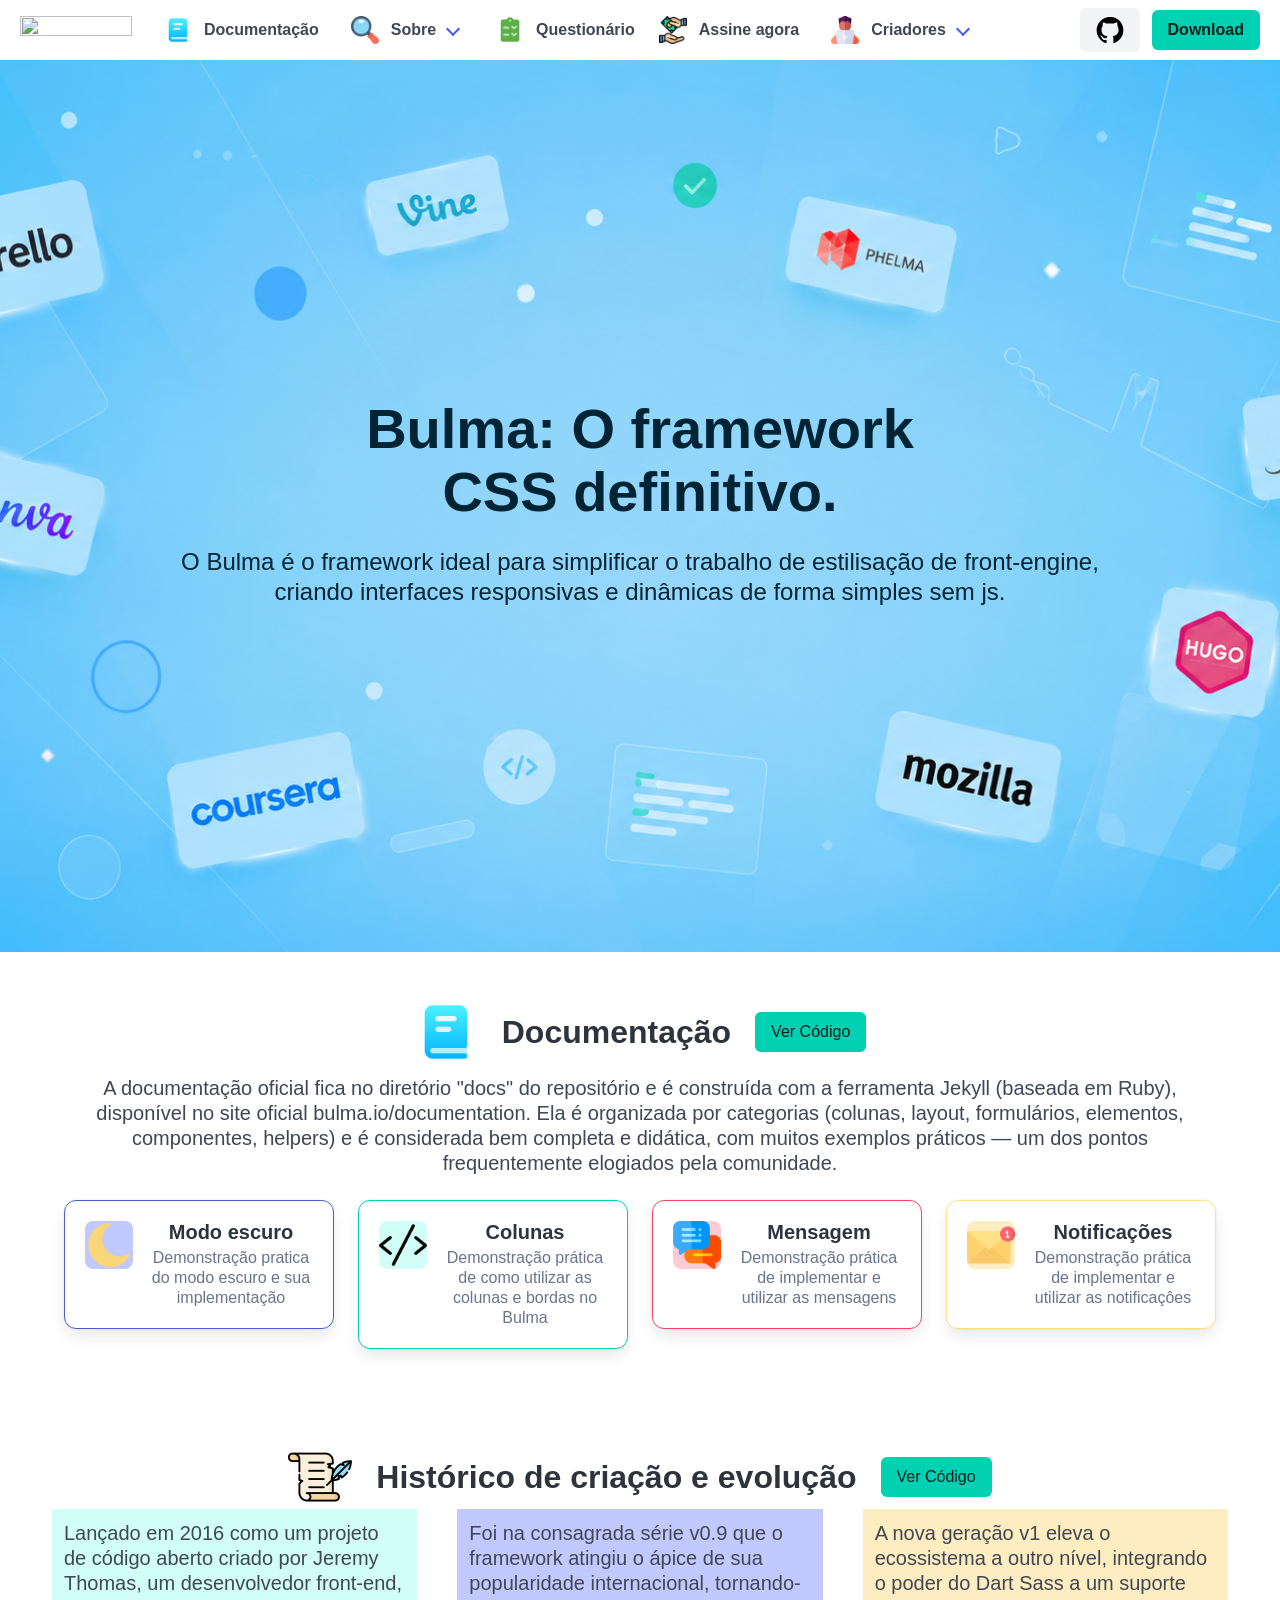
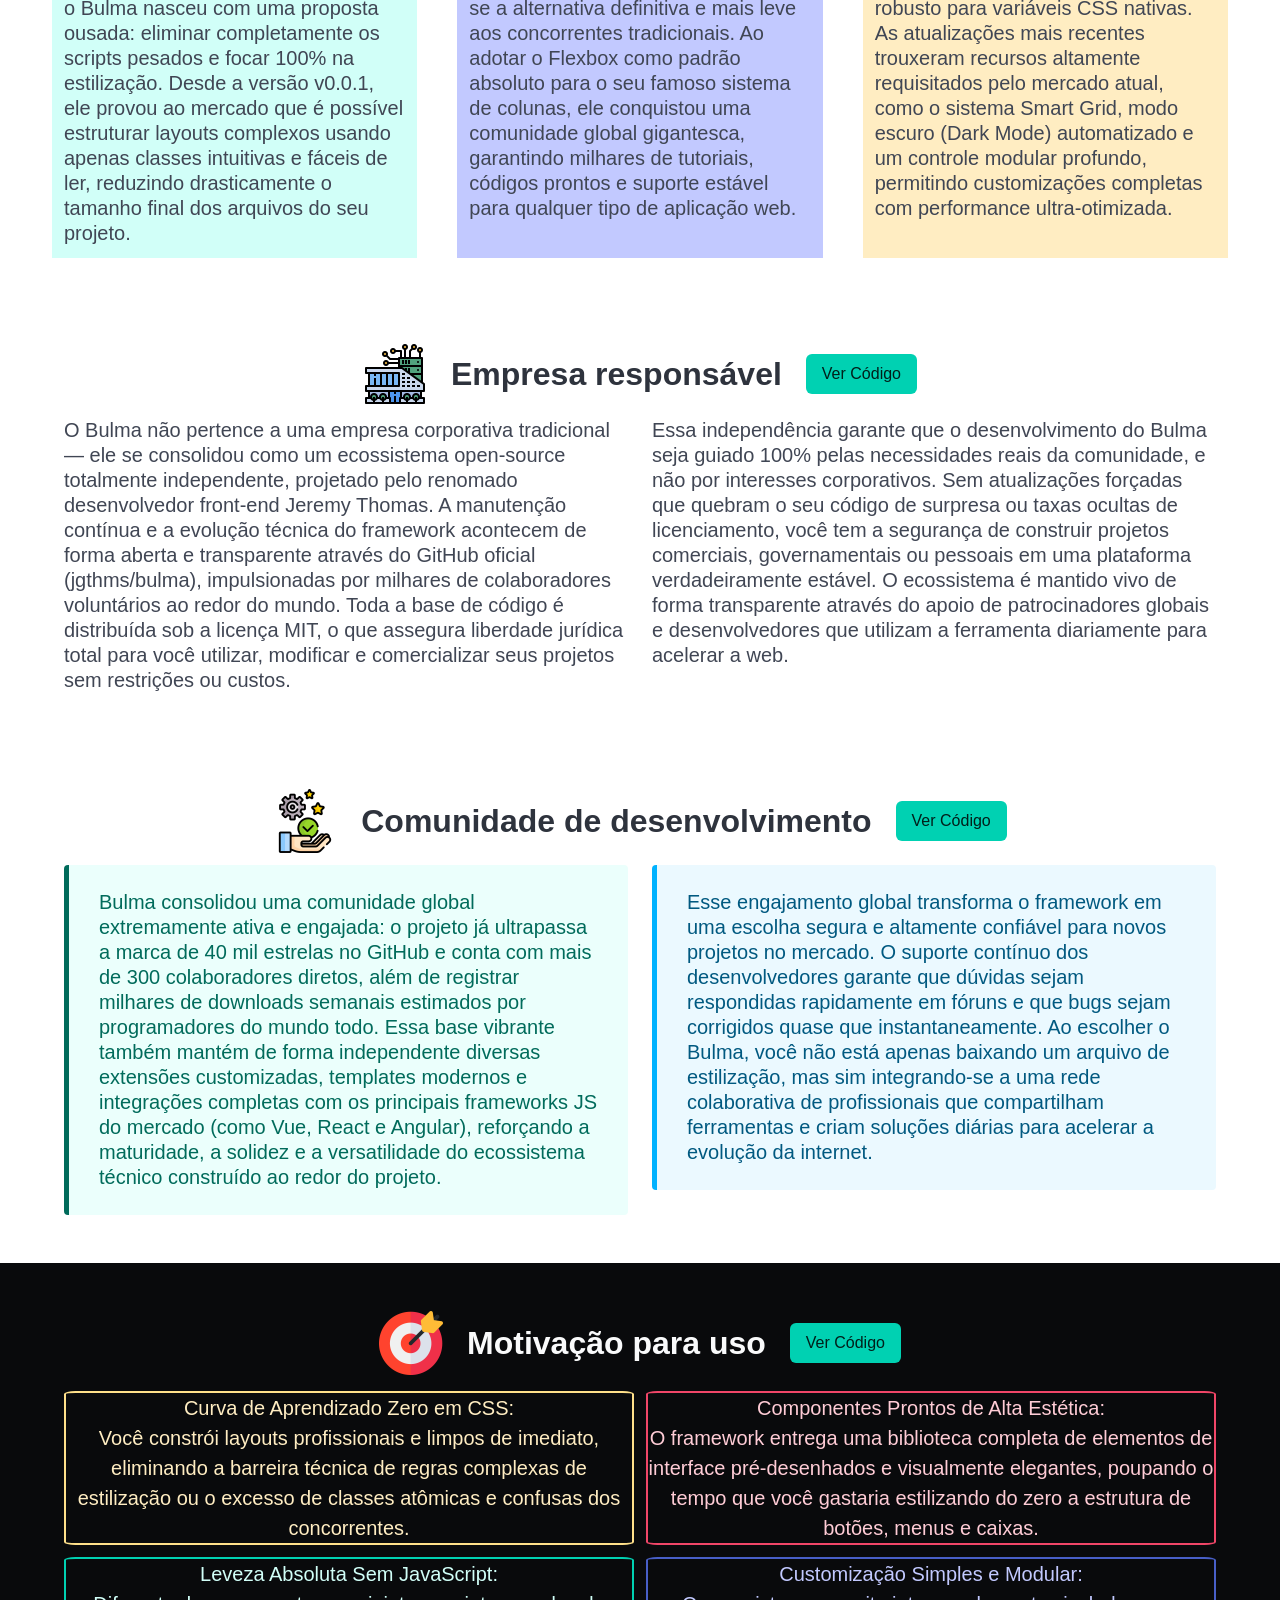
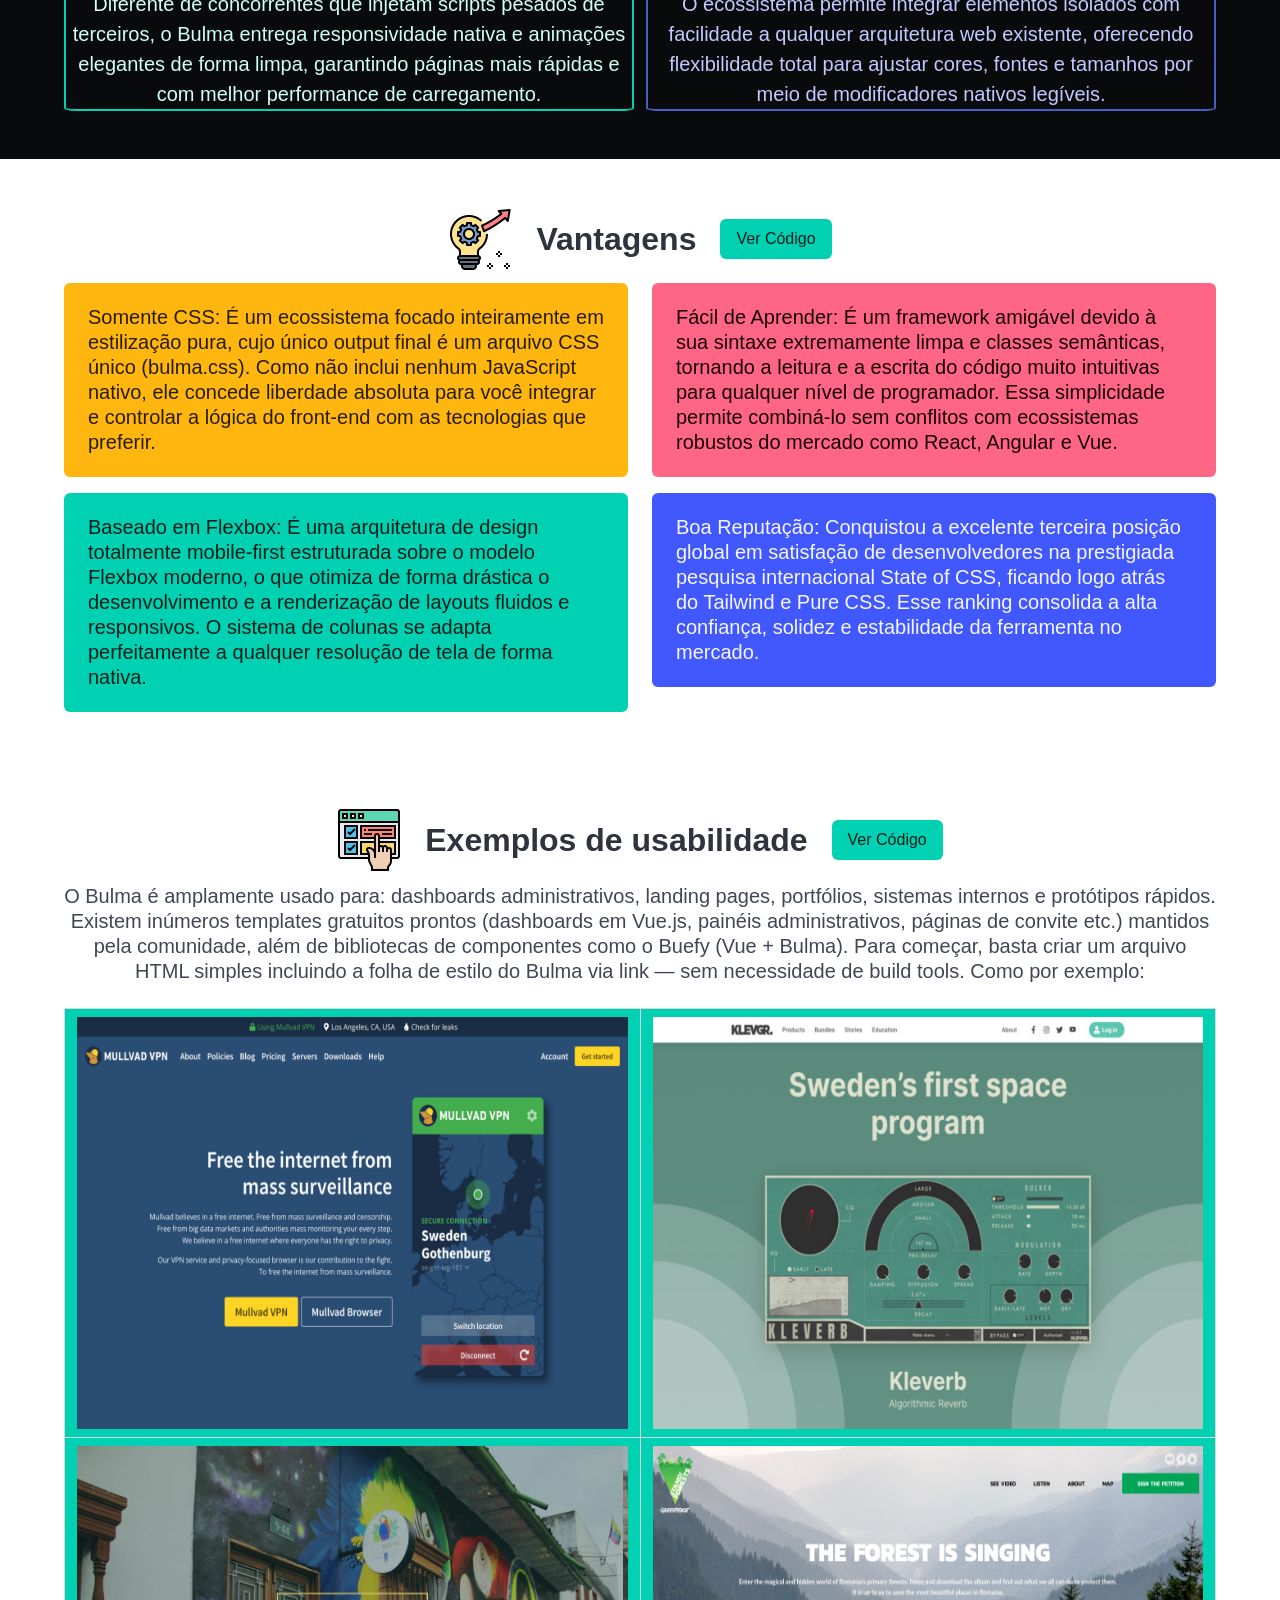
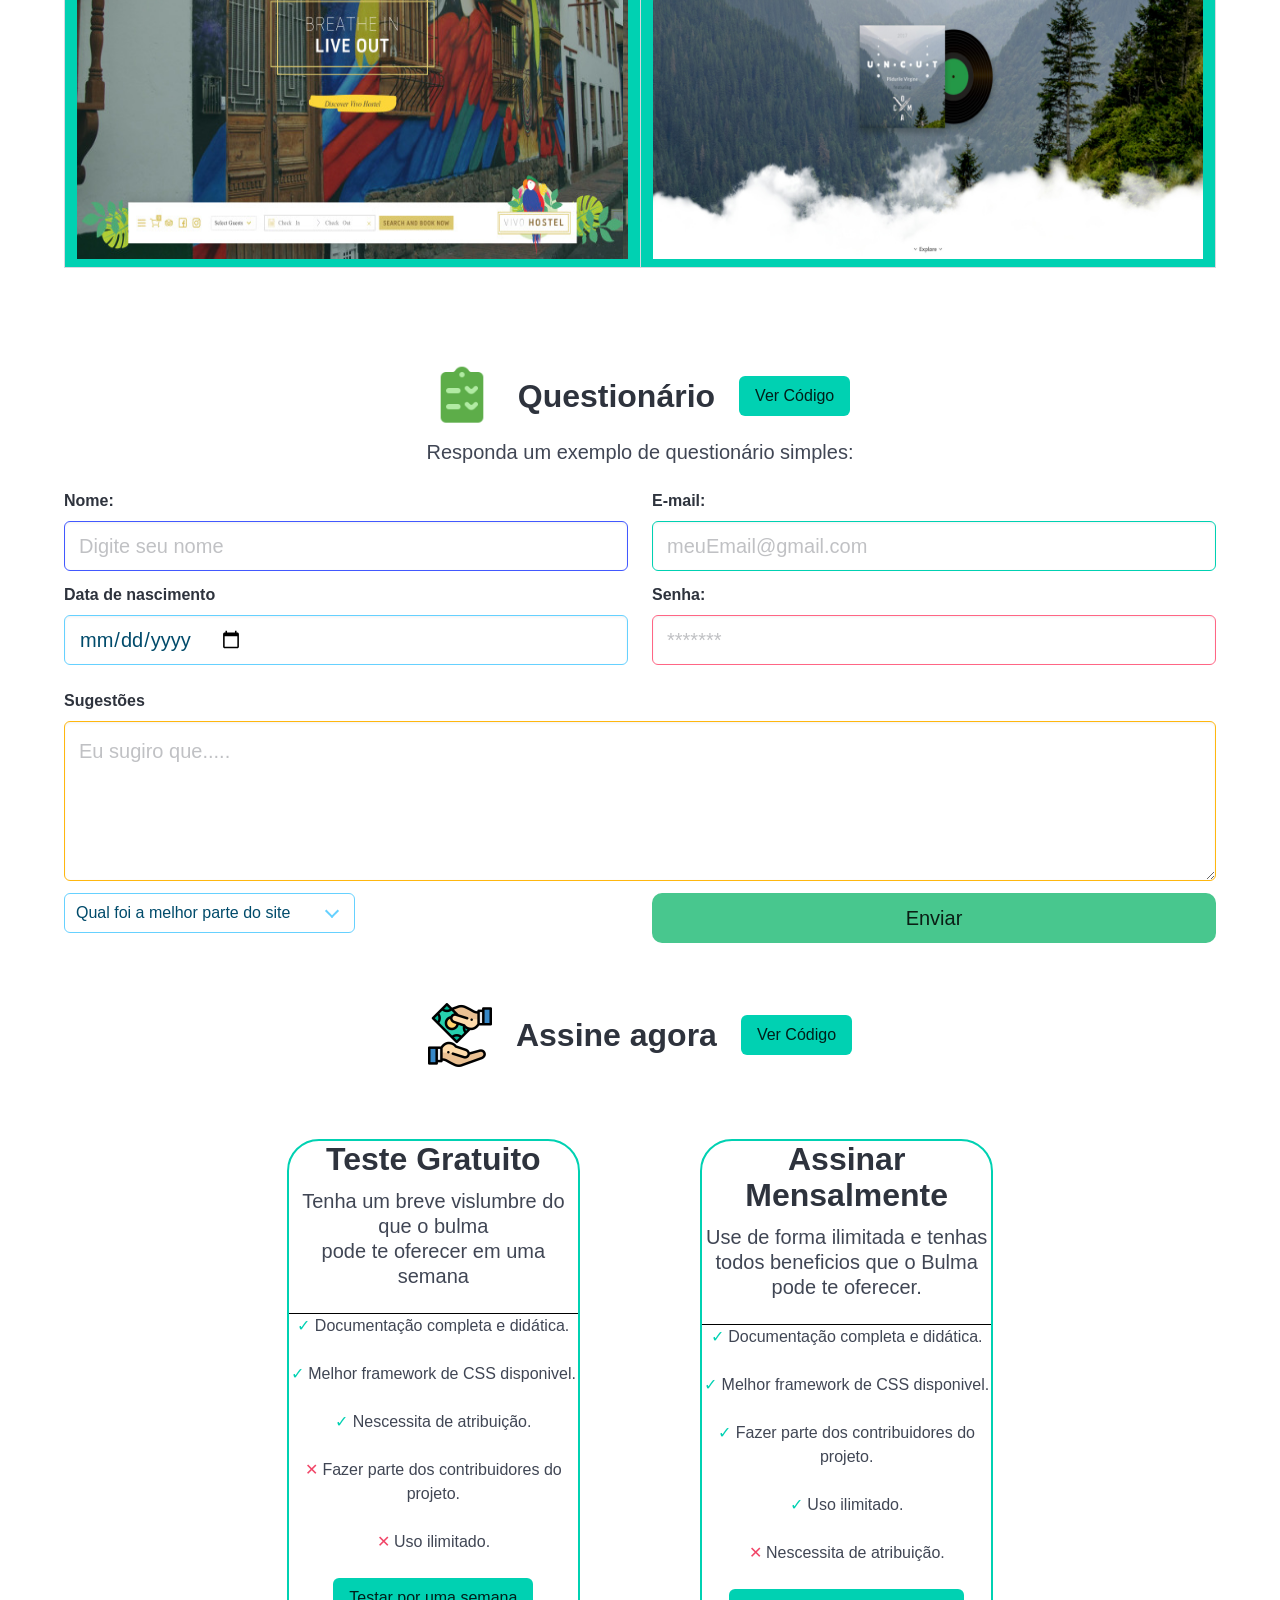
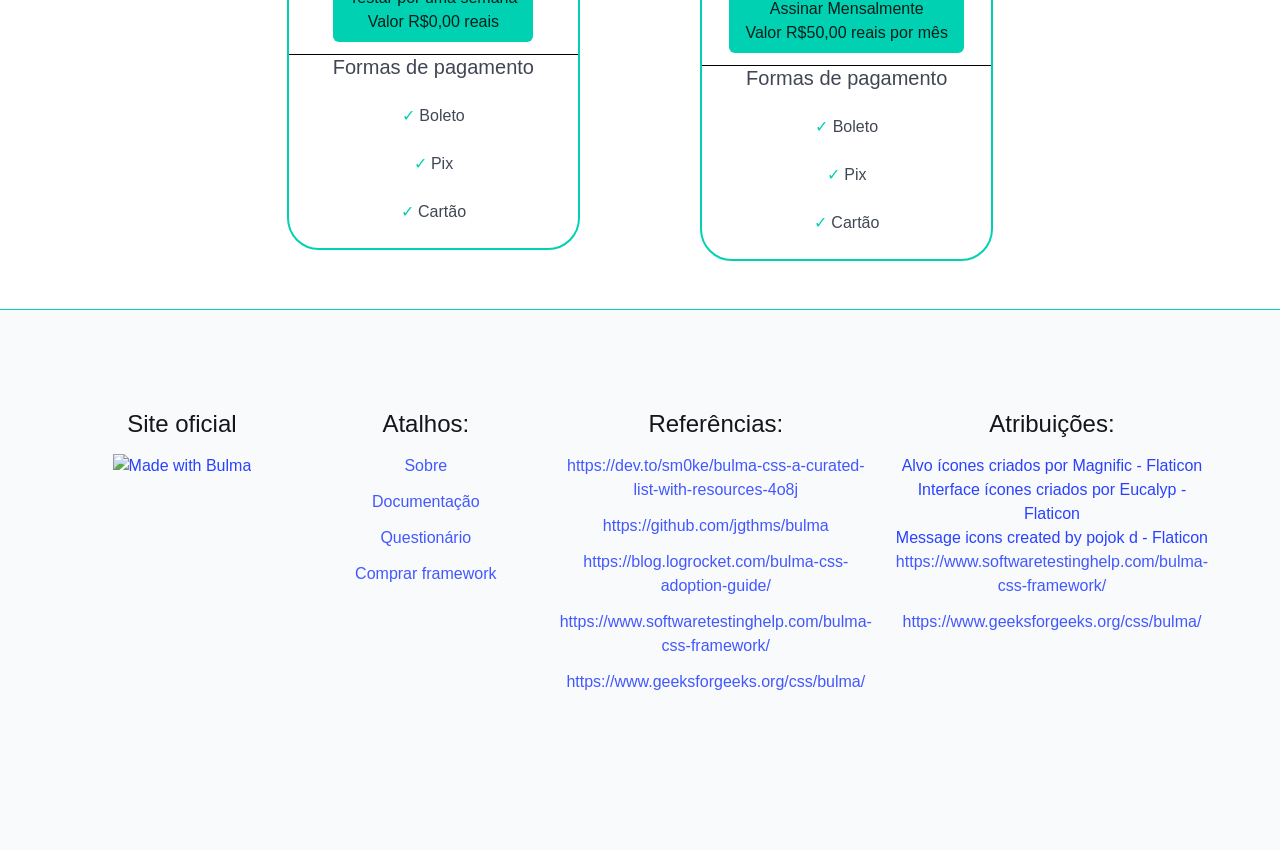
==== commit 561d6f40: "Add files via upload" ====
--- a/index.html
+++ b/index.html
@@ -244,7 +244,7 @@
           </h2>
           <div class="columns">
             <div class="column">
-              <a href="#modifiers" id="cardEscuro" class="box card-docs card-flutuante"
+              <a href="#uso" id="cardEscuro" class="box card-docs card-flutuante"
                 style="border: 1px #485fc7 solid;">
                 <article class="media">
 
@@ -256,13 +256,13 @@
 
                   <div class="media-content">
                     <h4 class="title is-5 mb-1">Modo escuro</h4>
-                    <p class="subtitle is-6 has-text-grey">Demonstração pratica do modo escuro nativo e sua
+                    <p class="subtitle is-6 has-text-grey">Demonstração pratica do modo escuro e sua
                       implementação</p>
                   </div>
                 </article>
               </a>
             </div>
-            <div class="column"> <a href="#modifiers" class="box card-docs card-flutuante"
+            <div class="column"> <a href="#historia" class="box card-docs card-flutuante"
                 style="border: 1px #00d1b2 solid;">
                 <article class="media">
 
@@ -302,7 +302,7 @@
 
                   <div class="media-left">
                     <span class="icon is-large has-background-warning-light" style="border-radius: 8px;">
-                      <img src="Img/sinais-de-codigo.png" alt="Ícone de modificadores" class="is-size-4">
+                      <img src="Img/new-email.png" alt="Ícone de modificadores" class="is-size-4">
                     </span>
                   </div>
 
@@ -319,7 +319,7 @@
     </section>
 
 
-    <section class="section " id="historia"> <!--Modo escuro-->
+    <section class="section  "  id="historia"> <!--Modo escuro-->
       <div class="container">
         <div class="heading">
 
@@ -335,7 +335,7 @@
 
 
               <div class="column is-narrow has-text-centered">
-                <h1 class="title"> <strong>Histórico de criação e evolução </strong></h1>
+                <h1 class="title "> <strong>Histórico de criação e evolução </strong></h1>
               </div>
 
 
@@ -386,9 +386,9 @@
           </div>
           <div class="columns is-gap-5 ">
 
-            <div class="column ">
-
-              <h2 class="subtitle">
+            <div class="column has-background-primary-light ">
+
+              <h2 class="subtitle ">
                 Lançado em 2016 como um projeto de código aberto criado por Jeremy Thomas, um desenvolvedor front-end,
                 o Bulma nasceu com uma proposta ousada: eliminar completamente os scripts pesados e focar 100% na
                 estilização. Desde a versão v0.0.1, ele provou ao mercado que é possível estruturar layouts complexos
@@ -397,8 +397,8 @@
 
 
             </div>
-            <div class="column ">
-              <h2 class="subtitle">
+            <div class="column has-background-link-light ">
+              <h2 class="subtitle  ">
                 Foi na consagrada série v0.9 que o framework atingiu o ápice de sua popularidade internacional,
                 tornando-se a alternativa definitiva e mais leve aos concorrentes tradicionais. Ao adotar o Flexbox
                 como padrão absoluto para o seu famoso sistema de colunas, ele conquistou uma comunidade global
@@ -407,8 +407,8 @@
               </h2>
             </div>
 
-            <div class="column ">
-              <h2 class="subtitle">
+            <div class="column has-background-warning-light">
+              <h2 class="subtitle ">
                 A nova geração v1 eleva o ecossistema a outro nível, integrando o poder do Dart Sass a um suporte
                 robusto para variáveis CSS nativas. As atualizações mais recentes trouxeram recursos altamente
                 requisitados pelo mercado atual, como o sistema Smart Grid, modo escuro (Dark Mode) automatizado e um
@@ -618,7 +618,7 @@
         </div>
       </div>
     </section>
-    <section class="hero" id="uso"> <!--grid-->
+    <section class="hero has-background-black" id="uso" data-theme="dark" > <!--grid-->
       <div class="hero-body">
         <div class="container">
           <div class="container">
@@ -634,7 +634,7 @@
 
 
               <div class="column is-narrow has-text-centered">
-                <h1 class="title"> <strong> Motivação para uso</strong></h1>
+                <h1 class="title has-text-white-bis"> <strong> Motivação para uso</strong></h1>
               </div>
 
 
@@ -685,26 +685,26 @@
           </div>
           <div class="fixed-grid" style="margin-top: 1rem;">
             <div class="grid">
-              <div class="cell is-size-5 has-background-primary">
-                <h2><strong>
-                    Curva de Aprendizado Zero em CSS:</strong></h2>
+              <div class="cell is-size-5 has-background-black has-text-warning-light has-text-centered" style="border: #ffe08a 2px solid; border-radius: 2%;">
+                <h2>
+                    Curva de Aprendizado Zero em CSS:</h2>
                 <p> Você constrói layouts profissionais e limpos de imediato, eliminando a barreira técnica de regras
                   complexas de estilização ou o excesso de classes atômicas e confusas dos concorrentes.</p>
               </div>
-              <div class="cell is-size-5 has-background-link">
-                <h2><strong>Componentes Prontos de Alta Estética:</strong></h2>
+              <div class="cell is-size-5 has-background-black has-text-danger-light has-text-centered" style="border: #f14668 2px solid; border-radius: 2%;">
+                <h2>Componentes Prontos de Alta Estética:</h2>
                 <p> O framework entrega uma biblioteca completa de elementos de interface pré-desenhados e visualmente
                   elegantes, poupando o tempo que você gastaria estilizando do zero a estrutura de botões, menus e
                   caixas.</p>
               </div>
-              <div class="cell is-size-5 has-background-warning">
-                <h2><strong>Leveza Absoluta Sem JavaScript:</strong></h2>
+              <div class="cell is-size-5 has-background-black has-text-primary-light has-text-centered" style="border: #00d1b2 2px solid; border-radius: 2%;">
+                <h2>Leveza Absoluta Sem JavaScript:</h2>
                 <p> Diferente de concorrentes que injetam scripts pesados de terceiros, o Bulma entrega responsividade
                   nativa e animações elegantes de forma limpa, garantindo páginas mais rápidas e com melhor
                   performance de carregamento.</p>
               </div>
-              <div class="cell is-size-5 has-background-danger">
-                <h2><strong>Customização Simples e Modular:</strong></h2>
+              <div class="cell is-size-5 has-background-black  has-text-link-light has-text-centered " style="border: #485fc7 2px solid; border-radius: 2%;">
+                <h2>Customização Simples e Modular:</h2>
                 <p> O ecossistema permite integrar elementos isolados com facilidade a qualquer arquitetura web
                   existente, oferecendo flexibilidade total para ajustar cores, fontes e tamanhos por meio de
                   modificadores nativos legíveis.</p>
@@ -1275,9 +1275,7 @@
                   Magnific - Flaticon</a></li>
               <li><a href="https://www.flaticon.com/br/icones-gratis/interface" title="interface ícones">Interface
                   ícones criados por Eucalyp - Flaticon</a></li>
-              <li><a href="https://blog.logrocket.com/bulma-css-adoption-guide/">
-                  <p class="has-text-link mb-3">https://blog.logrocket.com/bulma-css-adoption-guide/</p>
-                </a></li>
+              <li><a href="https://www.flaticon.com/free-icons/message" title="message icons">Message icons created by pojok d - Flaticon</a></li>
               <li><a href="https://www.softwaretestinghelp.com/bulma-css-framework/">
                   <p class="has-text-link mb-3">https://www.softwaretestinghelp.com/bulma-css-framework/</p>
                 </a></li>
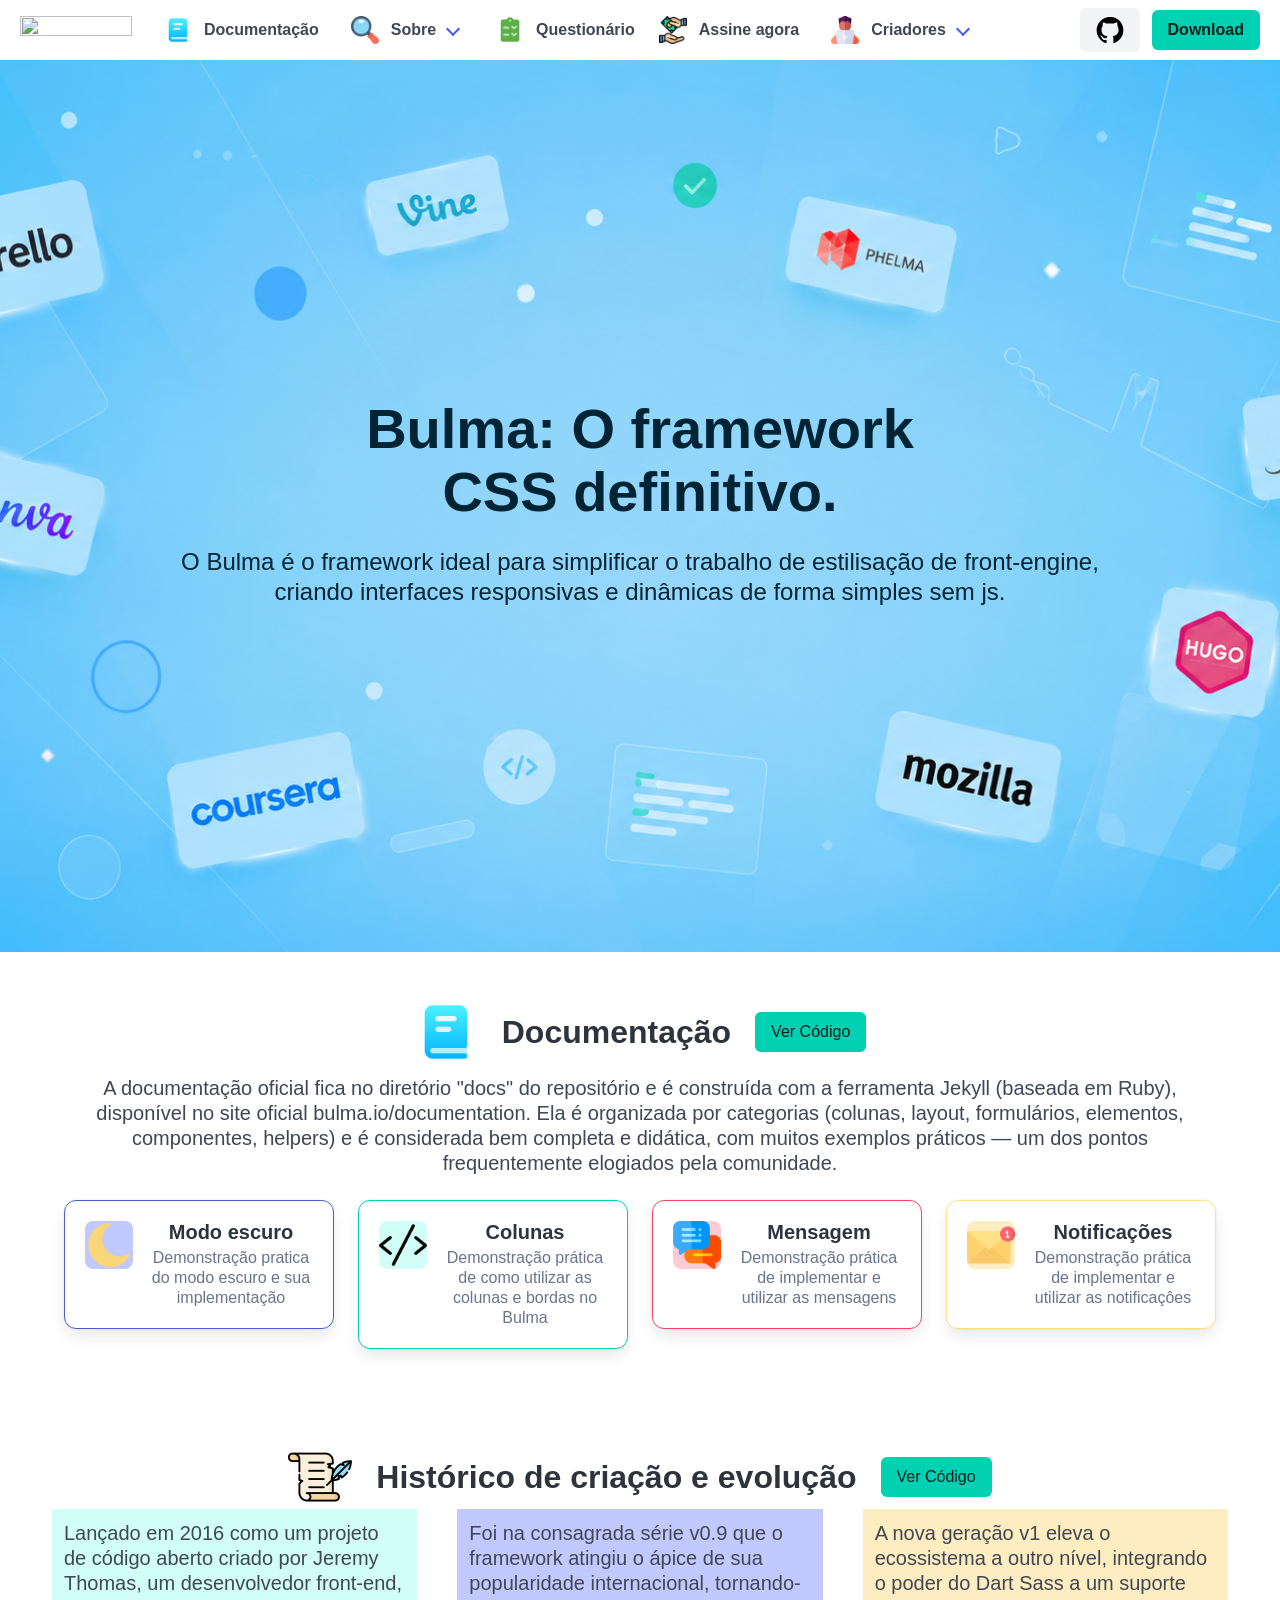
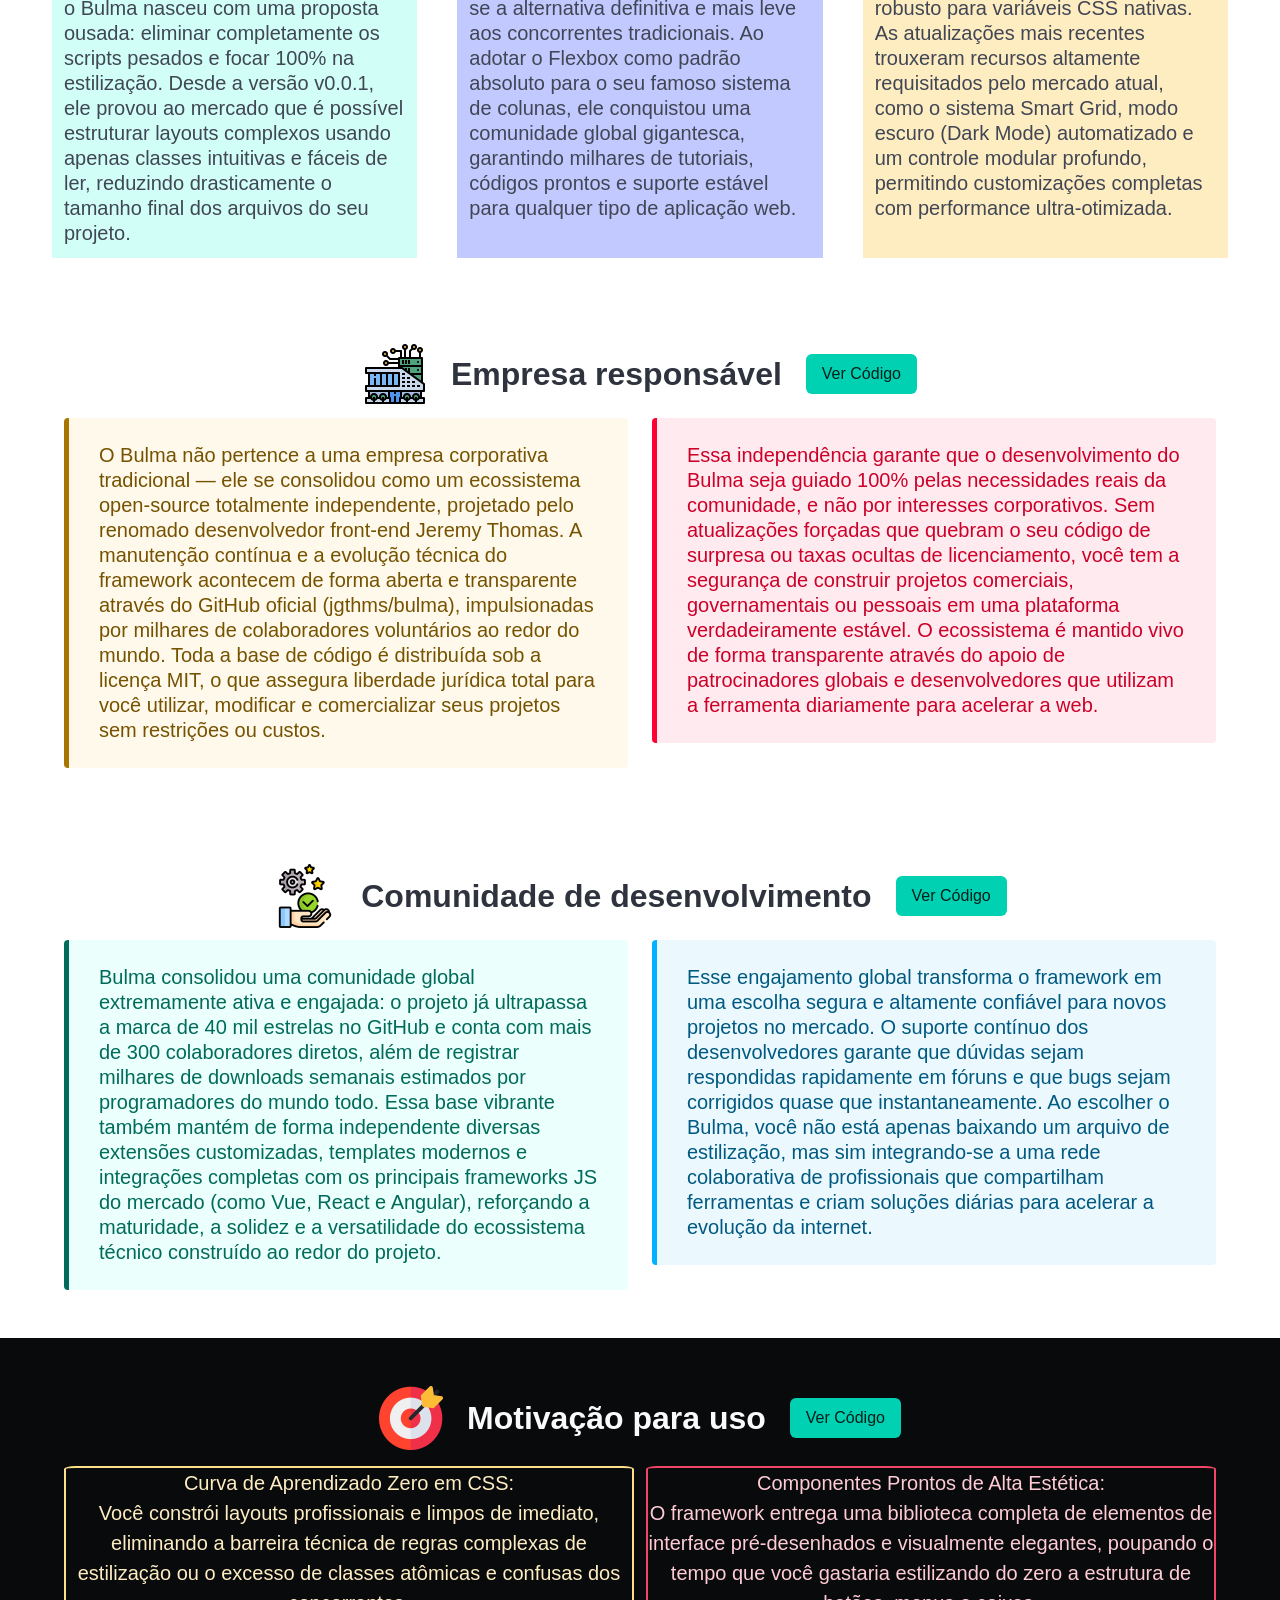
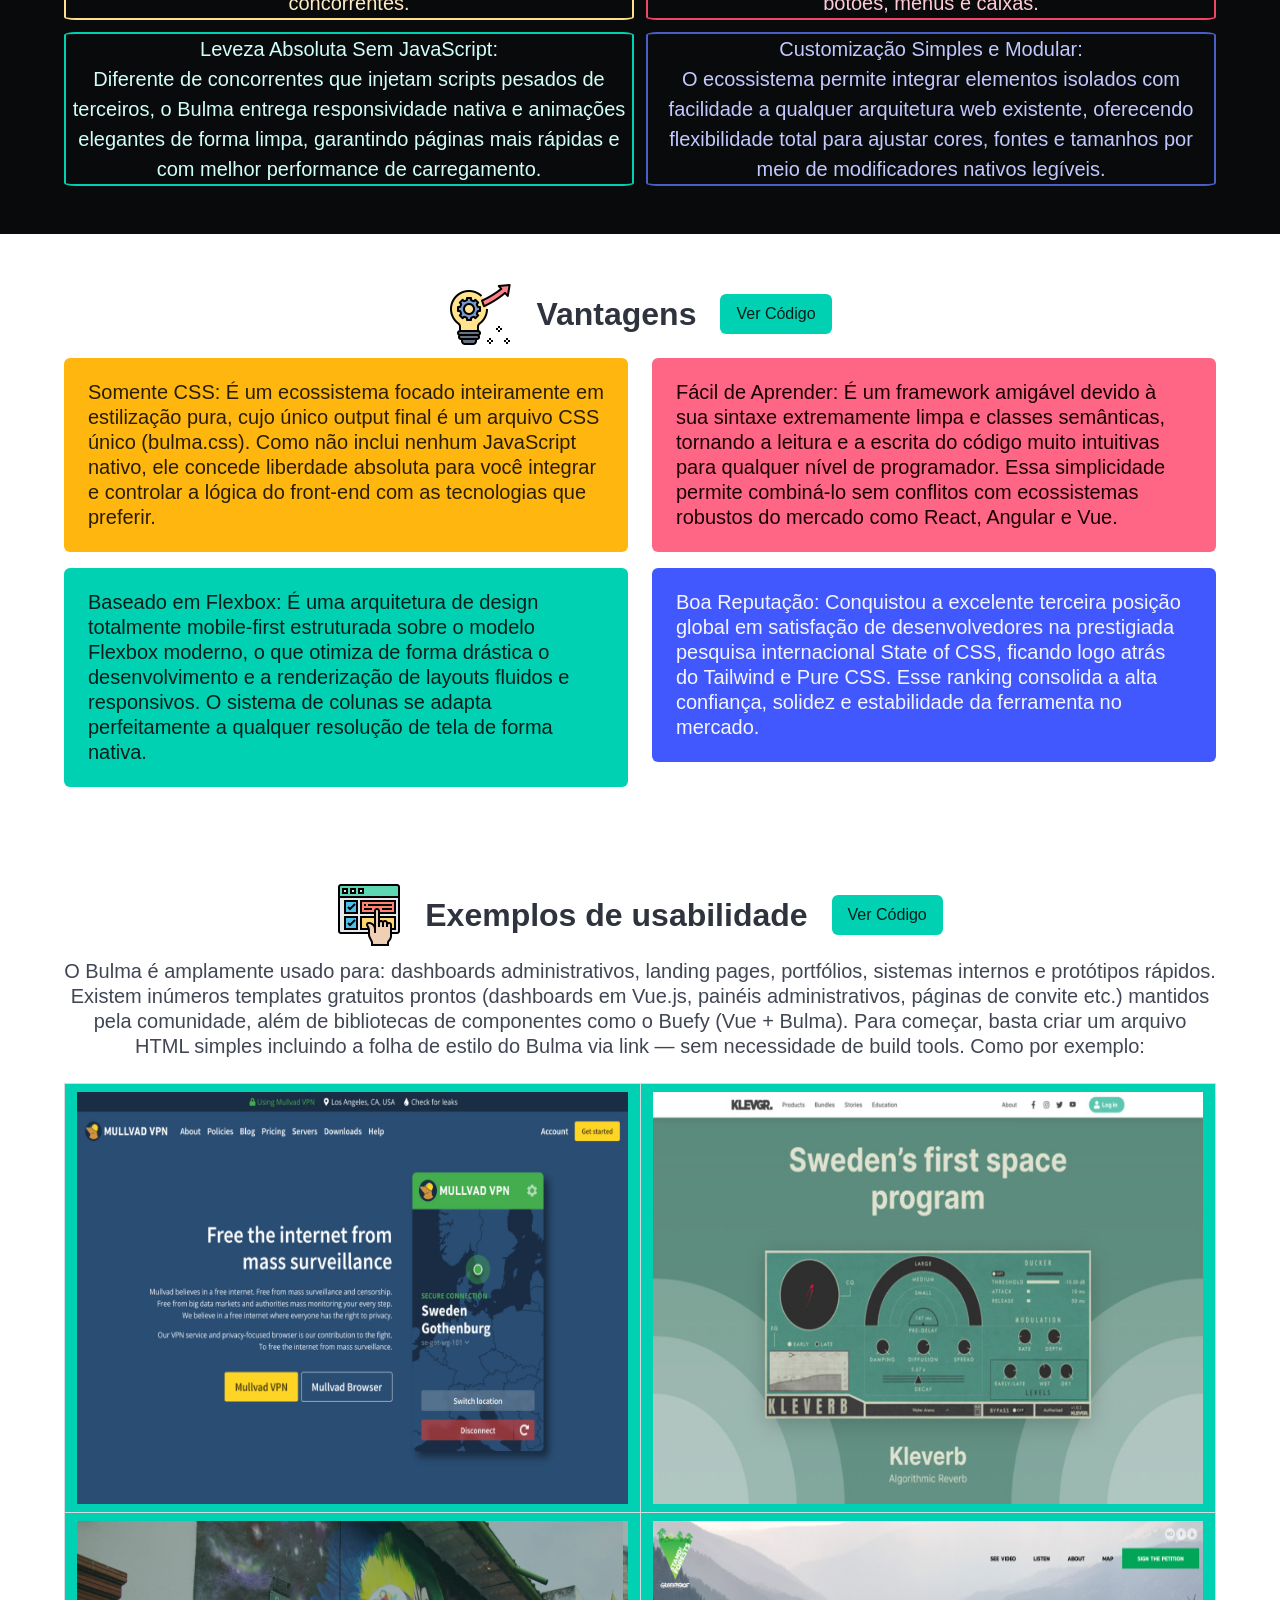
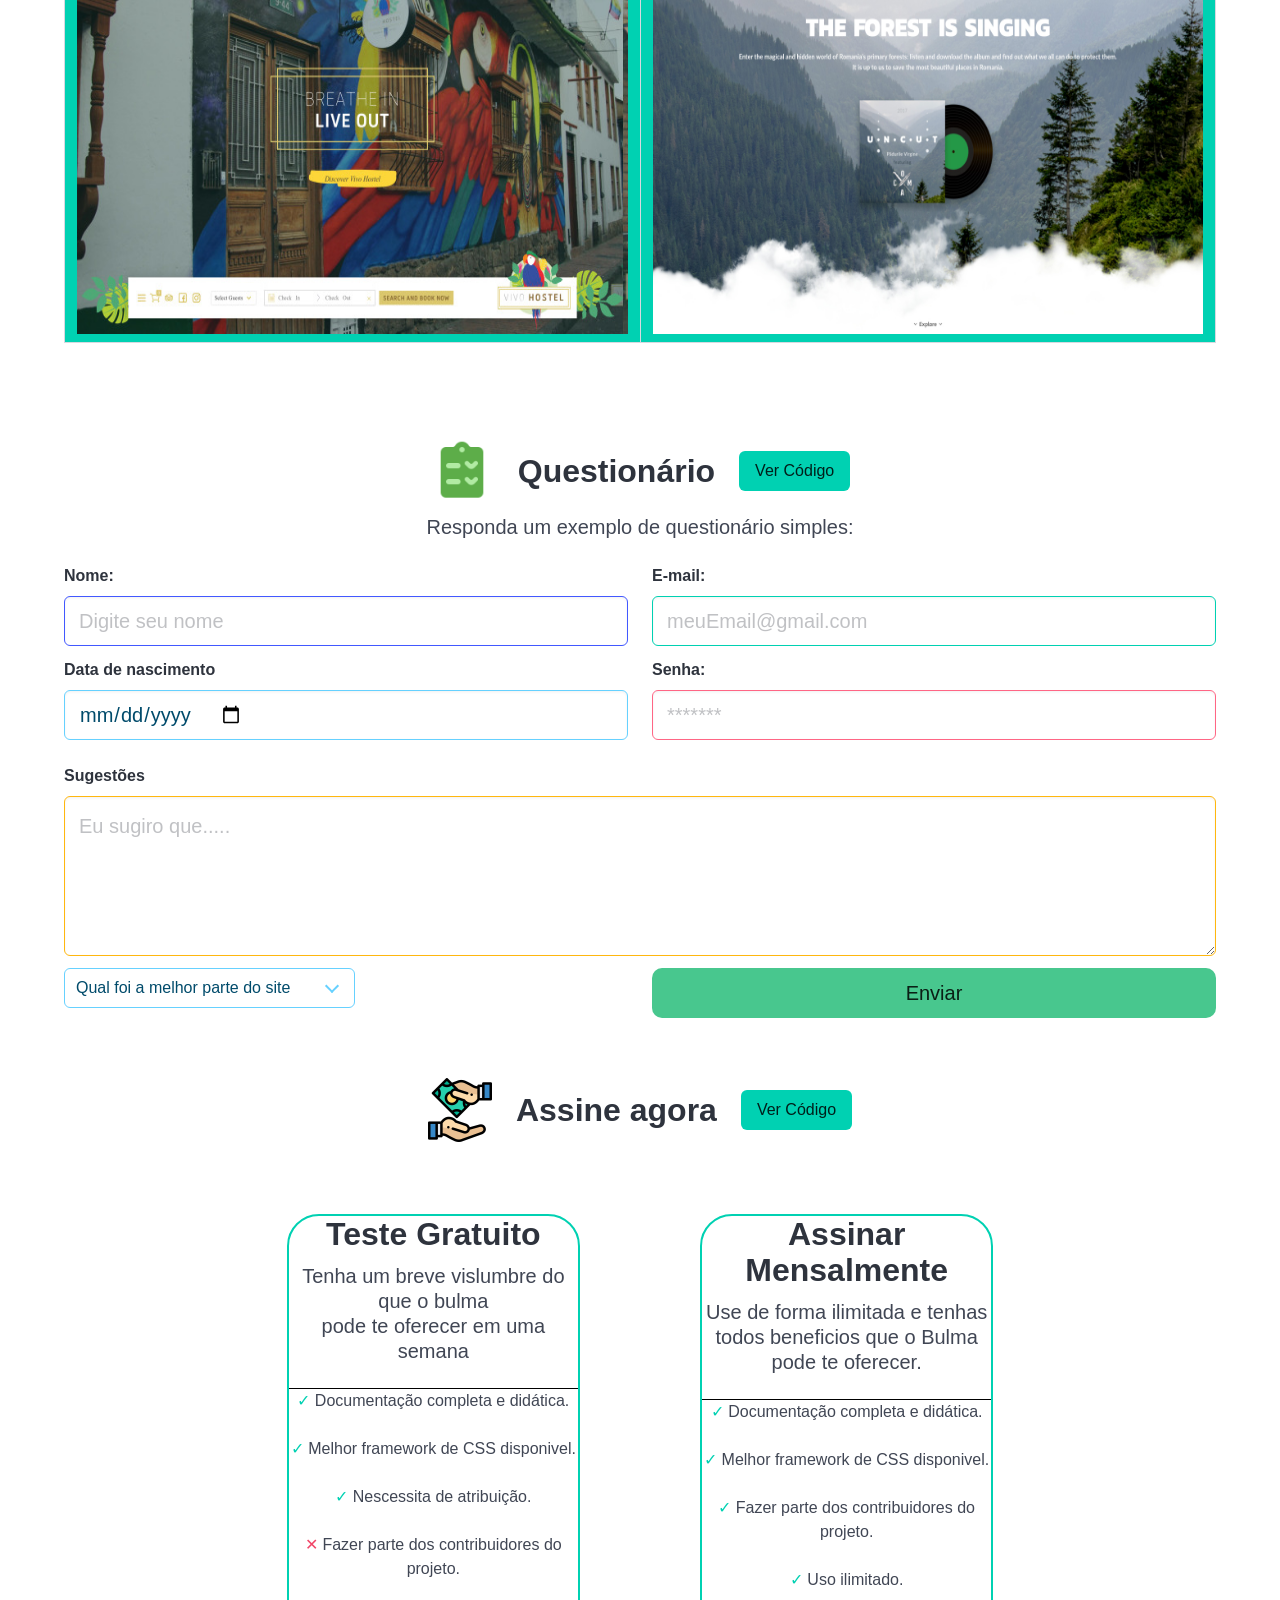
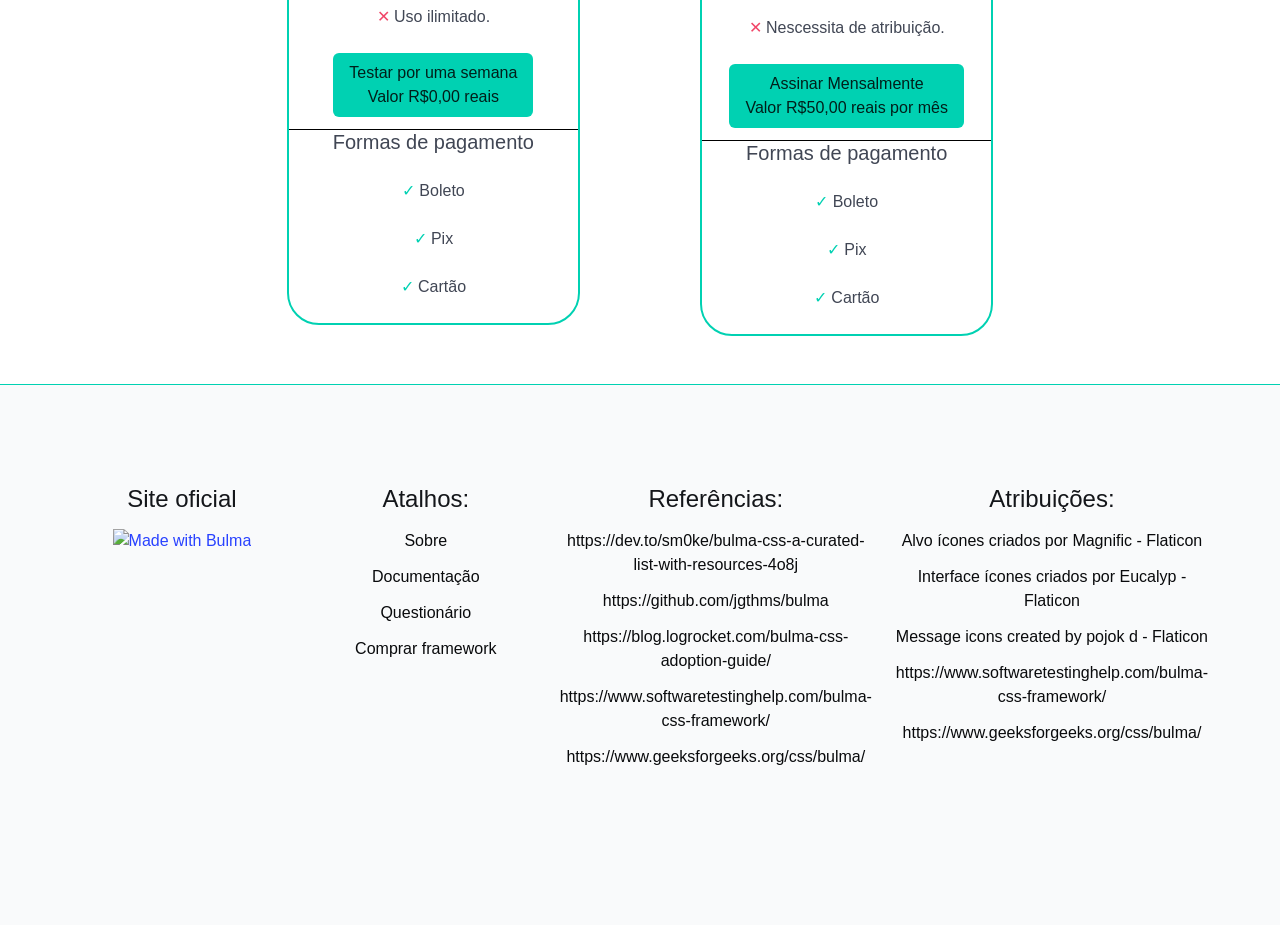
==== commit 845ab1f7: "Add files via upload" ====
--- a/index.html
+++ b/index.html
@@ -244,8 +244,7 @@
           </h2>
           <div class="columns">
             <div class="column">
-              <a href="#uso" id="cardEscuro" class="box card-docs card-flutuante"
-                style="border: 1px #485fc7 solid;">
+              <a href="#uso" id="cardEscuro" class="box card-docs card-flutuante" style="border: 1px #485fc7 solid;">
                 <article class="media">
 
                   <div class="media-left">
@@ -319,7 +318,7 @@
     </section>
 
 
-    <section class="section  "  id="historia"> <!--Modo escuro-->
+    <section class="section  " id="historia"> <!--Modo escuro-->
       <div class="container">
         <div class="heading">
 
@@ -490,23 +489,39 @@
 
             </div>
           </div>
+
           <div class="columns">
             <div class="column">
-              <h2 class="subtitle"> O Bulma não pertence a uma empresa corporativa tradicional — ele se consolidou
-                como um ecossistema open-source totalmente independente, projetado pelo renomado desenvolvedor
-                front-end Jeremy Thomas. A manutenção contínua e a evolução técnica do framework acontecem de forma
-                aberta e transparente através do GitHub oficial (jgthms/bulma), impulsionadas por milhares de
-                colaboradores voluntários ao redor do mundo. Toda a base de código é distribuída sob a licença MIT, o
-                que assegura liberdade jurídica total para você utilizar, modificar e comercializar seus projetos sem
-                restrições ou custos.</h2>
+              <h2 class="subtitle">
+                <article class="message is-warning">
+                  <div class="message-body is-size-5">
+                    O Bulma não pertence a uma empresa corporativa tradicional — ele se consolidou
+                    como um ecossistema open-source totalmente independente, projetado pelo renomado desenvolvedor
+                    front-end Jeremy Thomas. A manutenção contínua e a evolução técnica do framework acontecem de forma
+                    aberta e transparente através do GitHub oficial (jgthms/bulma), impulsionadas por milhares de
+                    colaboradores voluntários ao redor do mundo. Toda a base de código é distribuída sob a licença MIT,
+                    o
+                    que assegura liberdade jurídica total para você utilizar, modificar e comercializar seus projetos
+                    sem
+                    restrições ou custos.
+                  </div>
+                </article>
+              </h2>
             </div>
             <div class="column">
-              <h2 class="subtitle">Essa independência garante que o desenvolvimento do Bulma seja guiado 100% pelas
-                necessidades reais da comunidade, e não por interesses corporativos. Sem atualizações forçadas que
-                quebram o seu código de surpresa ou taxas ocultas de licenciamento, você tem a segurança de construir
-                projetos comerciais, governamentais ou pessoais em uma plataforma verdadeiramente estável. O
-                ecossistema é mantido vivo de forma transparente através do apoio de patrocinadores globais e
-                desenvolvedores que utilizam a ferramenta diariamente para acelerar a web.</h2>
+              <h2 class="subtitle">
+                <article class="message  is-danger">
+                  <div class="message-body is-size-5">
+                    Essa independência garante que o desenvolvimento do Bulma seja guiado 100% pelas
+                    necessidades reais da comunidade, e não por interesses corporativos. Sem atualizações forçadas que
+                    quebram o seu código de surpresa ou taxas ocultas de licenciamento, você tem a segurança de
+                    construir
+                    projetos comerciais, governamentais ou pessoais em uma plataforma verdadeiramente estável. O
+                    ecossistema é mantido vivo de forma transparente através do apoio de patrocinadores globais e
+                    desenvolvedores que utilizam a ferramenta diariamente para acelerar a web.
+                  </div>
+                </article>
+              </h2>
             </div>
 
           </div>
@@ -618,7 +633,7 @@
         </div>
       </div>
     </section>
-    <section class="hero has-background-black" id="uso" data-theme="dark" > <!--grid-->
+    <section class="hero has-background-black" id="uso" data-theme="dark"> <!--grid-->
       <div class="hero-body">
         <div class="container">
           <div class="container">
@@ -685,25 +700,29 @@
           </div>
           <div class="fixed-grid" style="margin-top: 1rem;">
             <div class="grid">
-              <div class="cell is-size-5 has-background-black has-text-warning-light has-text-centered" style="border: #ffe08a 2px solid; border-radius: 2%;">
+              <div class="cell is-size-5 has-background-black has-text-warning-light has-text-centered"
+                style="border: #ffe08a 2px solid; border-radius: 2%;">
                 <h2>
-                    Curva de Aprendizado Zero em CSS:</h2>
+                  Curva de Aprendizado Zero em CSS:</h2>
                 <p> Você constrói layouts profissionais e limpos de imediato, eliminando a barreira técnica de regras
                   complexas de estilização ou o excesso de classes atômicas e confusas dos concorrentes.</p>
               </div>
-              <div class="cell is-size-5 has-background-black has-text-danger-light has-text-centered" style="border: #f14668 2px solid; border-radius: 2%;">
+              <div class="cell is-size-5 has-background-black has-text-danger-light has-text-centered"
+                style="border: #f14668 2px solid; border-radius: 2%;">
                 <h2>Componentes Prontos de Alta Estética:</h2>
                 <p> O framework entrega uma biblioteca completa de elementos de interface pré-desenhados e visualmente
                   elegantes, poupando o tempo que você gastaria estilizando do zero a estrutura de botões, menus e
                   caixas.</p>
               </div>
-              <div class="cell is-size-5 has-background-black has-text-primary-light has-text-centered" style="border: #00d1b2 2px solid; border-radius: 2%;">
+              <div class="cell is-size-5 has-background-black has-text-primary-light has-text-centered"
+                style="border: #00d1b2 2px solid; border-radius: 2%;">
                 <h2>Leveza Absoluta Sem JavaScript:</h2>
                 <p> Diferente de concorrentes que injetam scripts pesados de terceiros, o Bulma entrega responsividade
                   nativa e animações elegantes de forma limpa, garantindo páginas mais rápidas e com melhor
                   performance de carregamento.</p>
               </div>
-              <div class="cell is-size-5 has-background-black  has-text-link-light has-text-centered " style="border: #485fc7 2px solid; border-radius: 2%;">
+              <div class="cell is-size-5 has-background-black  has-text-link-light has-text-centered "
+                style="border: #485fc7 2px solid; border-radius: 2%;">
                 <h2>Customização Simples e Modular:</h2>
                 <p> O ecossistema permite integrar elementos isolados com facilidade a qualquer arquitetura web
                   existente, oferecendo flexibilidade total para ajustar cores, fontes e tamanhos por meio de
@@ -924,121 +943,121 @@
     </section>
 
 
-      <section class="section" id="questionario">
-        <div class="container">
-          <div class="heading">
-            <div class="container mb-3">
-              <div class="columns is-vcentered is-centered is-mobile">
-
-
-                <div class="column is-narrow">
-                  <figure class="image is-64x64">
-                    <img src="Img/icons8-test-passed-72.png"
-                      alt="Ícone de uma engrenagem dividida ao meio, com a segunda metade sendo ligações">
-                  </figure>
-                </div>
-
-
-                <div class="column is-narrow has-text-centered">
-                  <h1 class="title"> <strong>Questionário</strong></h1>
-                </div>
-
-
-                <div class="column is-narrow">
-                  <button class="button is-primary" id="open-modal-btn8">
-                    Ver Código
-                  </button>
-
-
-                  <div class="modal" id="code-modal8">
-                    <div class="modal-background" id="modal-bg8"></div>
-
-                    <div class="modal-content">
-                      <div class="box">
-                        <h3 class="title is-4">Código dessa seção</h3>
-                        <pre><code>
+    <section class="section" id="questionario">
+      <div class="container">
+        <div class="heading">
+          <div class="container mb-3">
+            <div class="columns is-vcentered is-centered is-mobile">
+
+
+              <div class="column is-narrow">
+                <figure class="image is-64x64">
+                  <img src="Img/icons8-test-passed-72.png"
+                    alt="Ícone de uma engrenagem dividida ao meio, com a segunda metade sendo ligações">
+                </figure>
+              </div>
+
+
+              <div class="column is-narrow has-text-centered">
+                <h1 class="title"> <strong>Questionário</strong></h1>
+              </div>
+
+
+              <div class="column is-narrow">
+                <button class="button is-primary" id="open-modal-btn8">
+                  Ver Código
+                </button>
+
+
+                <div class="modal" id="code-modal8">
+                  <div class="modal-background" id="modal-bg8"></div>
+
+                  <div class="modal-content">
+                    <div class="box">
+                      <h3 class="title is-4">Código dessa seção</h3>
+                      <pre><code>
                           /////////////////
                         </code></pre>
-                      </div>
                     </div>
-
-                    <button class="modal-close is-large" aria-label="close" id="close-modal-btn8"></button>
-                  </div>
-
-
-                  <script>
-                    document.addEventListener('DOMContentLoaded', () => {
-                      const openBtn = document.getElementById('open-modal-btn8');
-                      const closeBtn = document.getElementById('close-modal-btn8');
-                      const modalBg = document.getElementById('modal-bg8');
-                      const modal = document.getElementById('code-modal');
-
-                      openBtn.addEventListener('click', () => {
-                        modal.classList.add('is-active');
-                      });
-
-                      const closeModal = () => {
-                        modal.classList.remove('is-active');
-                      };
-
-                      closeBtn.addEventListener('click', closeModal);
-                      modalBg.addEventListener('click', closeModal);
+                  </div>
+
+                  <button class="modal-close is-large" aria-label="close" id="close-modal-btn8"></button>
+                </div>
+
+
+                <script>
+                  document.addEventListener('DOMContentLoaded', () => {
+                    const openBtn = document.getElementById('open-modal-btn8');
+                    const closeBtn = document.getElementById('close-modal-btn8');
+                    const modalBg = document.getElementById('modal-bg8');
+                    const modal = document.getElementById('code-modal');
+
+                    openBtn.addEventListener('click', () => {
+                      modal.classList.add('is-active');
                     });
-                  </script>
+
+                    const closeModal = () => {
+                      modal.classList.remove('is-active');
+                    };
+
+                    closeBtn.addEventListener('click', closeModal);
+                    modalBg.addEventListener('click', closeModal);
+                  });
+                </script>
+              </div>
+
+            </div>
+          </div>
+          <h2 class="subtitle has-text-centered">
+            Responda um exemplo de questionário simples:
+          </h2>
+          <form>
+            <div class="columns">
+              <div class="column">
+                <label class="label mb-2" for="nome">Nome:</label>
+                <input id="nome" class="input is-medium is-link mb-3" type="text" placeholder="Digite seu nome" required
+                  maxlength="50" />
+                <label class="label mb-2" for="data">Data de nascimento</label>
+                <input id="data" class="input is-medium is-info " type="date" required />
+              </div>
+              <div class="column">
+                <label class="label mb-2" for="email">E-mail:</label>
+                <input id="email" class="input is-medium is-primary mb-3" type="email" placeholder="meuEmail@gmail.com"
+                  maxlength="50" required />
+                <label class="label mb-2" for="senha">Senha:</label>
+                <input id="Senha" class="input is-medium is-danger " type="password" placeholder="*******" minlength="6"
+                  maxlength="12" required />
+              </div>
+            </div>
+            <label class="label mb-2" for="txtarea">Sugestões</label>
+            <textarea id="txtarea" class="textarea is-warning is-medium mb-3"
+              placeholder="Eu sugiro que....."></textarea>
+            <div class="columns ">
+              <div class="column  ">
+                <div class="select is-info">
+                  <select class="is-fullwidth">
+                    <option>Qual foi a melhor parte do site</option>
+                    <option>Documentação</option>
+                    <option>Histórico de criação e evolução</option>
+                    <option>Empresa responsável</option>
+                    <option>Comunidade de desenvolvimento</option>
+                    <option>Motivação para uso</option>
+                    <option>Vantagens</option>
+                    <option>Exemplos de usabilidade</option>
+                    <option>Questionário</option>
+                  </select>
                 </div>
-
-              </div>
-            </div>
-            <h2 class="subtitle has-text-centered">
-              Responda um exemplo de questionário simples:
-            </h2>
-            <form>
-              <div class="columns">
-                <div class="column">
-                  <label class="label mb-2" for="nome">Nome:</label>
-                  <input id="nome" class="input is-medium is-link mb-3" type="text" placeholder="Digite seu nome"
-                    required maxlength="50" />
-                  <label class="label mb-2" for="data">Data de nascimento</label>
-                  <input id="data" class="input is-medium is-info " type="date" required />
-                </div>
-                <div class="column">
-                  <label class="label mb-2" for="email">E-mail:</label>
-                  <input id="email" class="input is-medium is-primary mb-3" type="email"
-                    placeholder="meuEmail@gmail.com" maxlength="50" required />
-                  <label class="label mb-2" for="senha">Senha:</label>
-                  <input id="Senha" class="input is-medium is-danger " type="password" placeholder="*******"
-                    minlength="6" maxlength="12" required />
-                </div>
-              </div>
-              <label class="label mb-2" for="txtarea">Sugestões</label>
-              <textarea id="txtarea" class="textarea is-warning is-medium mb-3"
-                placeholder="Eu sugiro que....."></textarea>
-              <div class="columns ">
-                <div class="column  ">
-                  <div class="select is-info">
-                    <select class="is-fullwidth">
-                      <option>Qual foi a melhor parte do site</option>
-                      <option>Documentação</option>
-                      <option>Histórico de criação e evolução</option>
-                      <option>Empresa responsável</option>
-                      <option>Comunidade de desenvolvimento</option>
-                      <option>Motivação para uso</option>
-                      <option>Vantagens</option>
-                      <option>Exemplos de usabilidade</option>
-                      <option>Questionário</option>
-                    </select>
-                  </div>
-                </div>
-
-                <div class="column ">
-                  <button class="button is-success is-medium is-fullwidth">Enviar</button>
-                </div>
-              </div>
-            </form>
-          </div>
+              </div>
+
+              <div class="column ">
+                <button class="button is-success is-medium is-fullwidth">Enviar</button>
+              </div>
+            </div>
+          </form>
         </div>
-      </section>
-    
+      </div>
+    </section>
+
     </div>
     <section id="compra">
       <div class="container is-fluid">
@@ -1225,7 +1244,8 @@
     <section class="hero">
       <div class="hero-body">
         <div class="columns has-text-centered">
-          <div class="column"> <h3 class="has-text-black-bis is-size-4 mb-3">Site oficial</h3>
+          <div class="column">
+            <h3 class="has-text-black-bis is-size-4 mb-3">Site oficial</h3>
             <a href="https://bulma.io">
               <img src="https://bulma.io/assets/images/made-with-bulma.png" alt="Made with Bulma" width="256"
                 height="48">
@@ -1235,16 +1255,16 @@
             <h3 class="has-text-black-bis is-size-4 mb-3">Atalhos:</h3>
             <ul>
               <li><a href="#historia">
-                  <p class="has-text-link mb-3">Sobre</p>
+                  <p class="has-text-black mb-3">Sobre</p>
                 </a></li>
               <li><a href="#docs">
-                  <p class="has-text-link mb-3">Documentação</p>
+                  <p class="has-text-black mb-3">Documentação</p>
                 </a></li>
               <li><a href="#questionario">
-                  <p class="has-text-link mb-3">Questionário</p>
+                  <p class="has-text-black mb-3">Questionário</p>
                 </a></li>
               <li><a href="#compra">
-                  <p class="has-text-link mb-3">Comprar framework</p>
+                  <p class="has-text-black mb-3">Comprar framework</p>
                 </a></li>
             </ul>
           </div>
@@ -1252,35 +1272,36 @@
             <h3 class="has-text-black-bis is-size-4 mb-3">Referências:</h3>
             <ul>
               <li><a href="https://dev.to/sm0ke/bulma-css-a-curated-list-with-resources-4o8j">
-                  <p class="has-text-link mb-3">https://dev.to/sm0ke/bulma-css-a-curated-list-with-resources-4o8j</p>
+                  <p class="has-text-black mb-3">https://dev.to/sm0ke/bulma-css-a-curated-list-with-resources-4o8j</p>
                 </a></li>
               <li><a href="https://github.com/jgthms/bulma">
-                  <p class="has-text-link mb-3">https://github.com/jgthms/bulma</p>
+                  <p class="has-text-black mb-3">https://github.com/jgthms/bulma</p>
                 </a></li>
               <li><a href="https://blog.logrocket.com/bulma-css-adoption-guide/">
-                  <p class="has-text-link mb-3">https://blog.logrocket.com/bulma-css-adoption-guide/</p>
+                  <p class="has-text-black mb-3">https://blog.logrocket.com/bulma-css-adoption-guide/</p>
                 </a></li>
               <li><a href="https://www.softwaretestinghelp.com/bulma-css-framework/">
-                  <p class="has-text-link mb-3">https://www.softwaretestinghelp.com/bulma-css-framework/</p>
+                  <p class="has-text-black mb-3">https://www.softwaretestinghelp.com/bulma-css-framework/</p>
                 </a></li>
               <li><a href="https://www.geeksforgeeks.org/css/bulma/">
-                  <p class="has-text-link mb-3">https://www.geeksforgeeks.org/css/bulma/</p>
+                  <p class="has-text-black mb-3">https://www.geeksforgeeks.org/css/bulma/</p>
                 </a></li>
             </ul>
           </div>
           <div class="column">
             <h3 class="has-text-black-bis is-size-4 mb-3">Atribuições:</h3>
             <ul>
-              <li><a href="https://www.flaticon.com/br/icones-gratis/alvo" title="alvo ícones">Alvo ícones criados por
-                  Magnific - Flaticon</a></li>
-              <li><a href="https://www.flaticon.com/br/icones-gratis/interface" title="interface ícones">Interface
-                  ícones criados por Eucalyp - Flaticon</a></li>
-              <li><a href="https://www.flaticon.com/free-icons/message" title="message icons">Message icons created by pojok d - Flaticon</a></li>
+              <li><a href="https://www.flaticon.com/br/icones-gratis/alvo" title="alvo ícones"><p class="has-text-black mb-3">Alvo ícones criados por
+                  Magnific - Flaticon</p></a></li>
+              <li><a href="https://www.flaticon.com/br/icones-gratis/interface" title="interface ícones"><p class="has-text-black mb-3">Interface
+                  ícones criados por Eucalyp - Flaticon</p></a></li>
+              <li><a href="https://www.flaticon.com/free-icons/message" title="message icons"><p class="has-text-black mb-3">Message icons created by
+                  pojok d - Flaticon</p></a></li>
               <li><a href="https://www.softwaretestinghelp.com/bulma-css-framework/">
-                  <p class="has-text-link mb-3">https://www.softwaretestinghelp.com/bulma-css-framework/</p>
+                  <p class="has-text-black mb-3">https://www.softwaretestinghelp.com/bulma-css-framework/</p>
                 </a></li>
               <li><a href="https://www.geeksforgeeks.org/css/bulma/">
-                  <p class="has-text-link mb-3">https://www.geeksforgeeks.org/css/bulma/</p>
+                  <p class="has-text-black mb-3">https://www.geeksforgeeks.org/css/bulma/</p>
                 </a></li>
             </ul>
           </div>
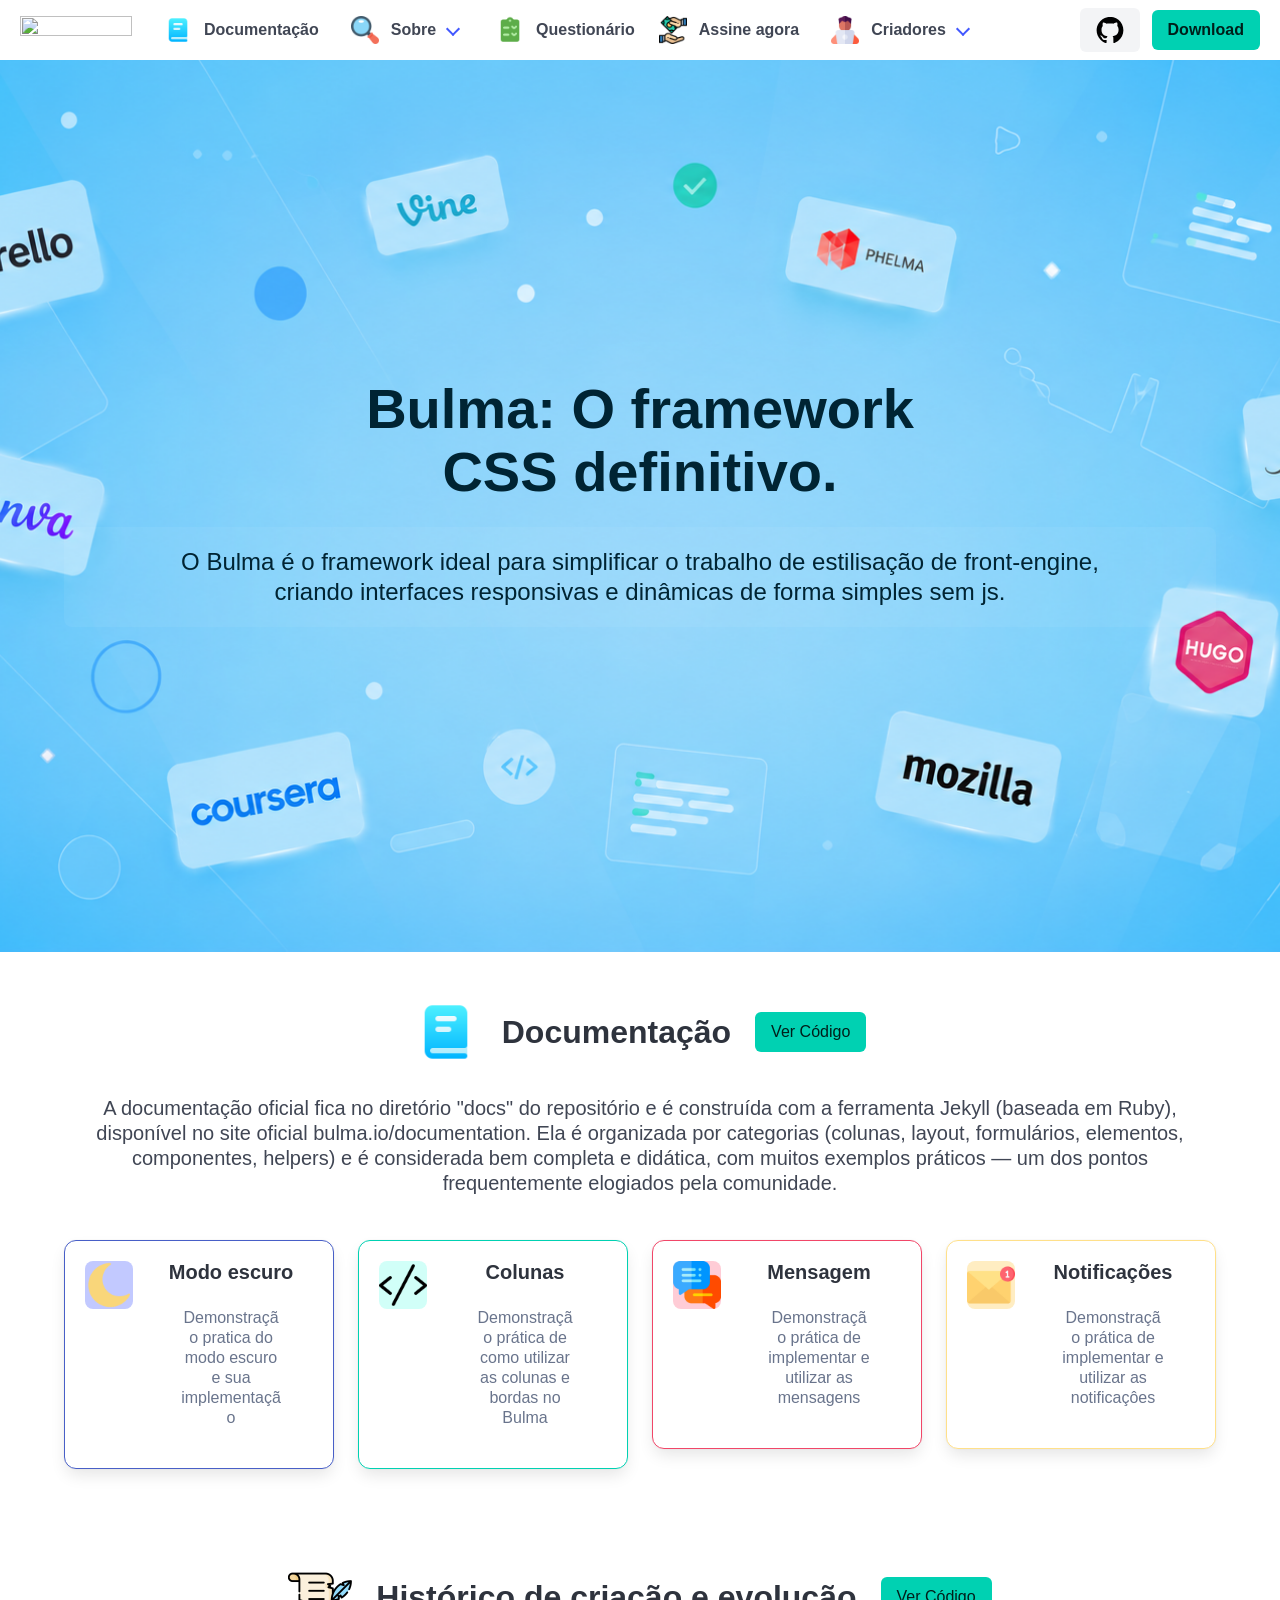
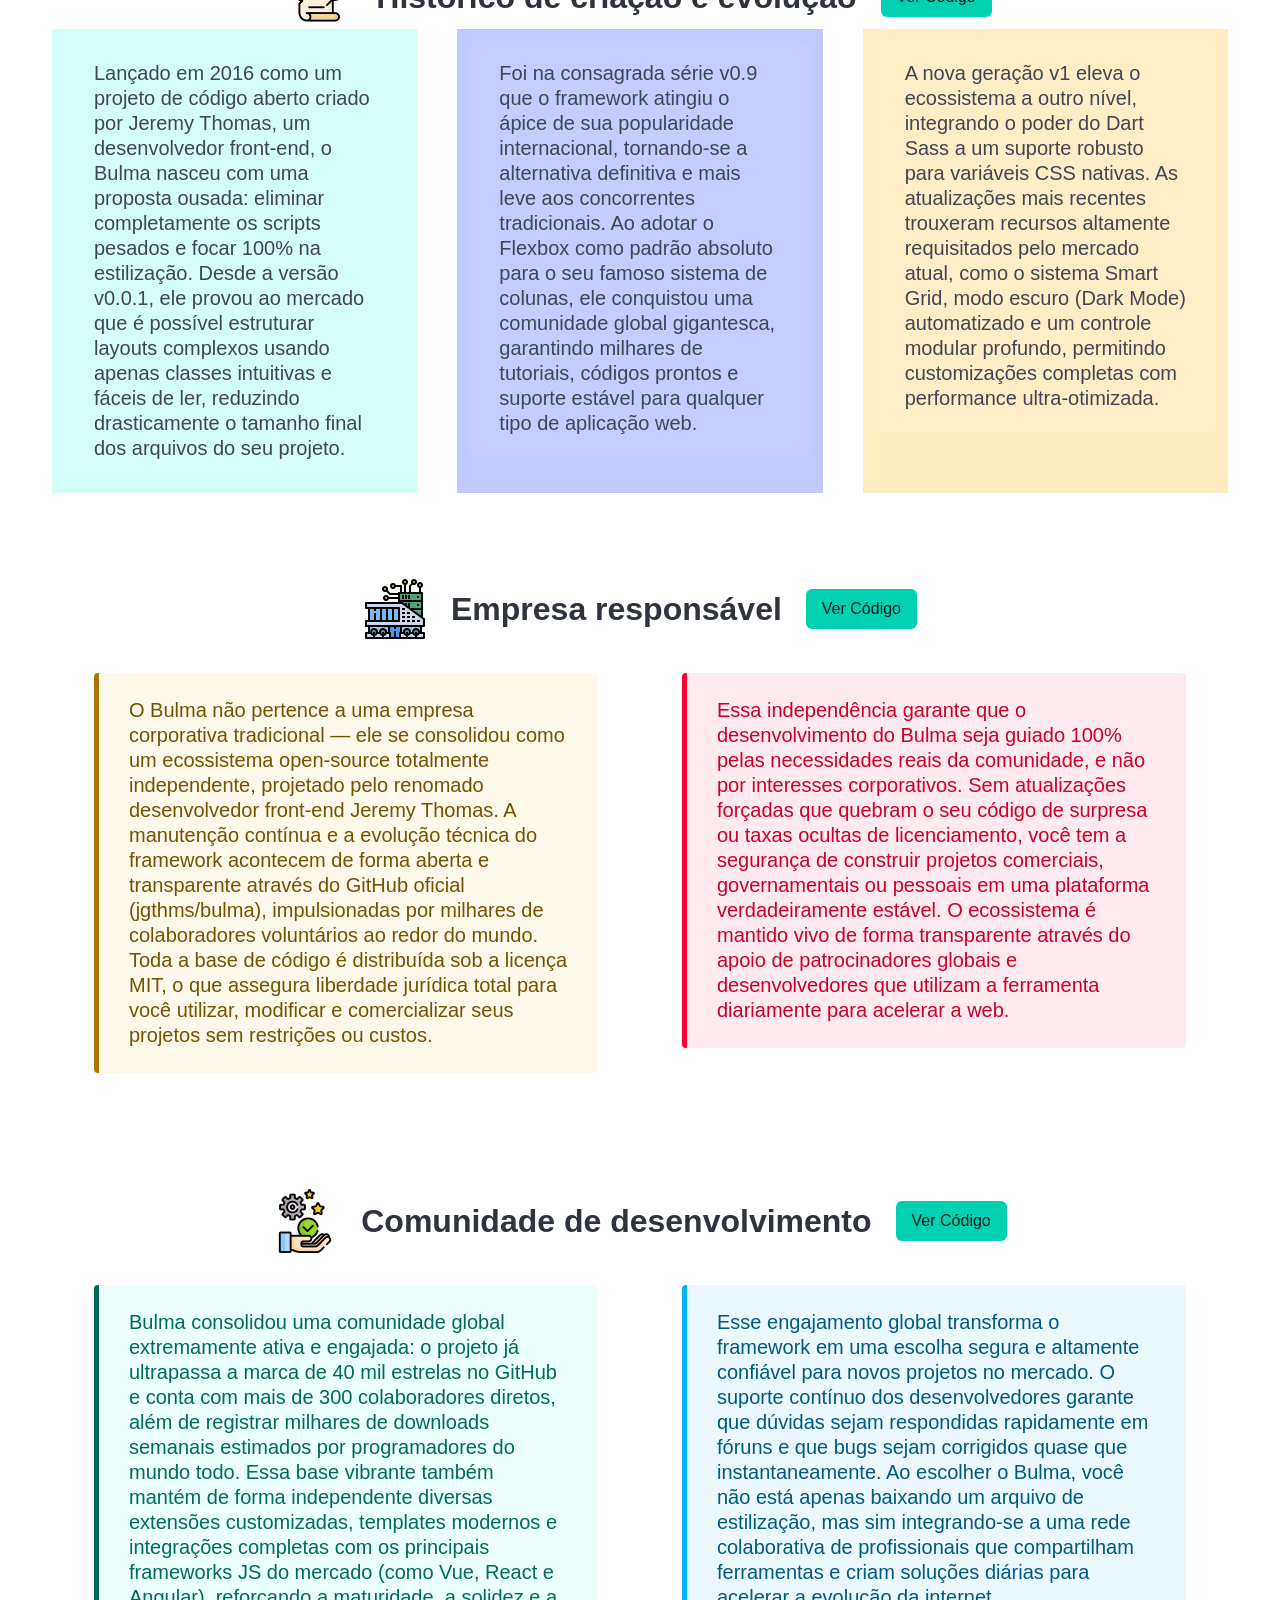
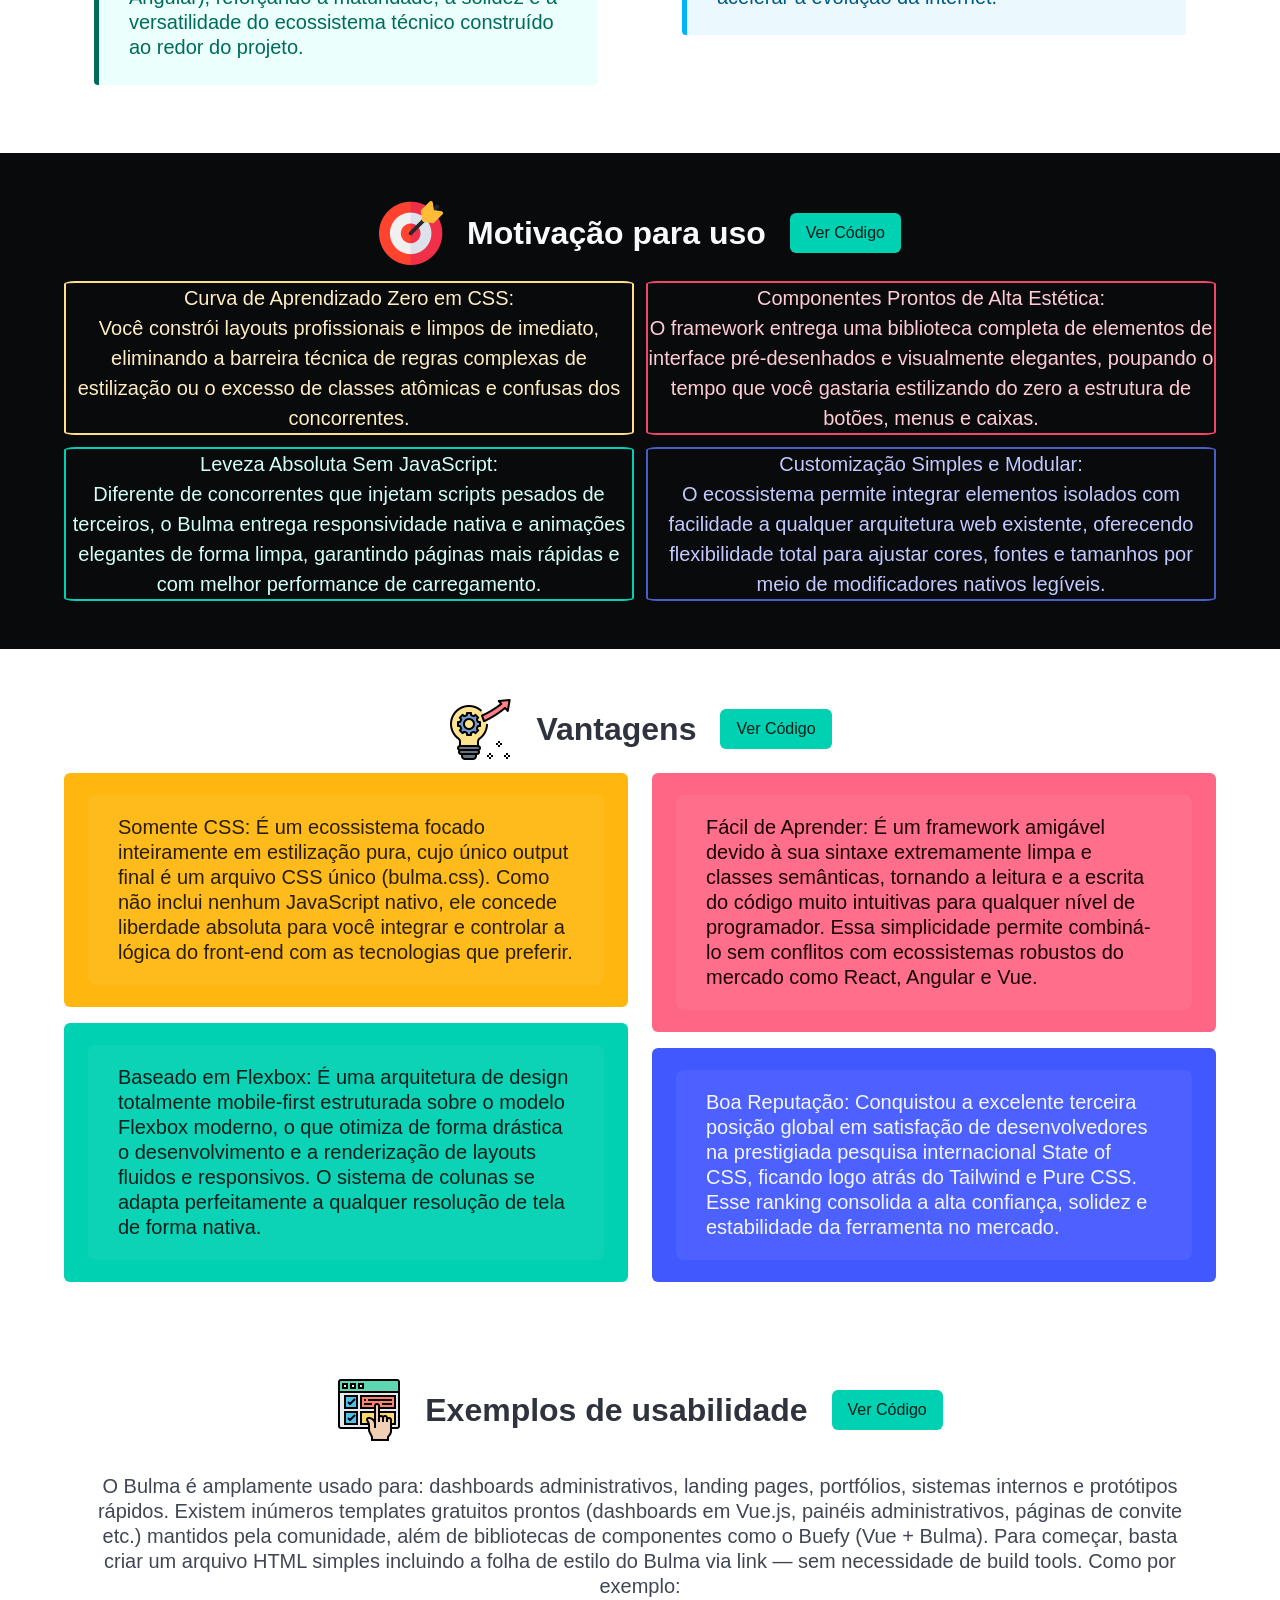
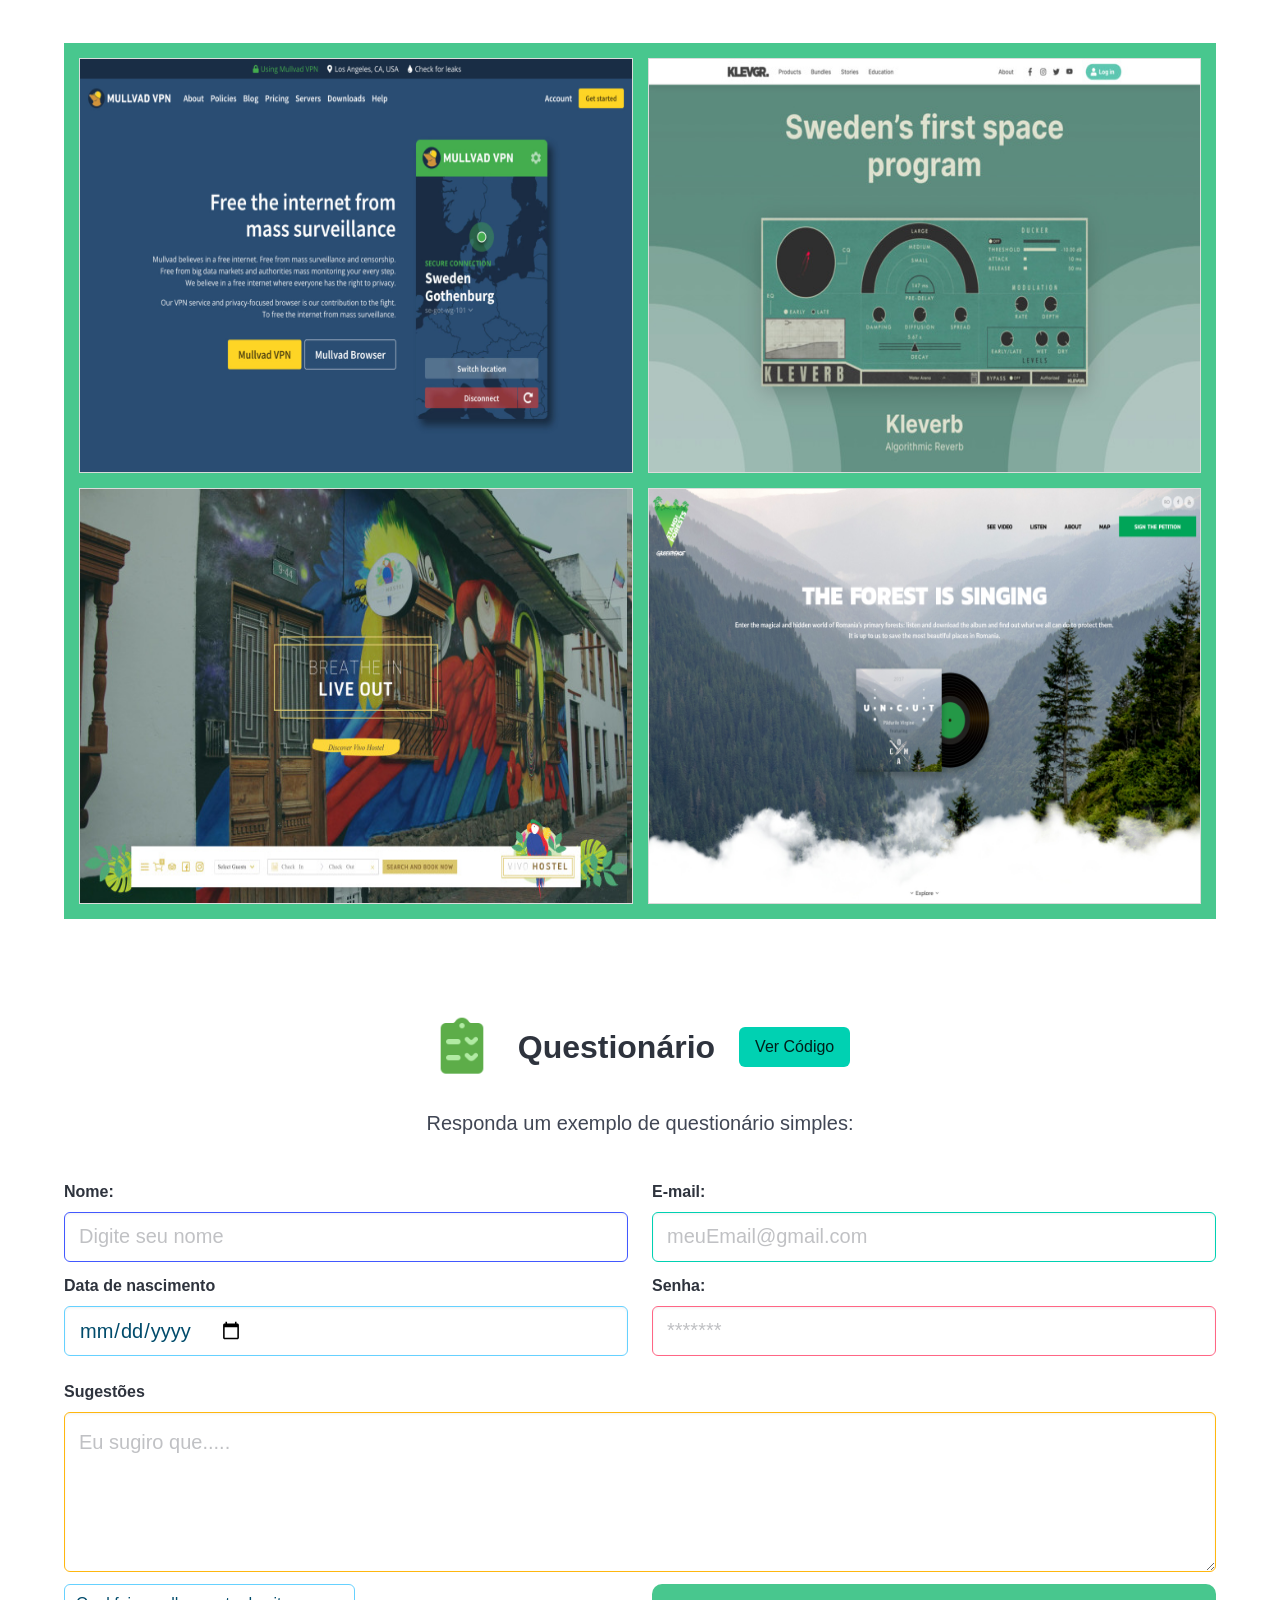
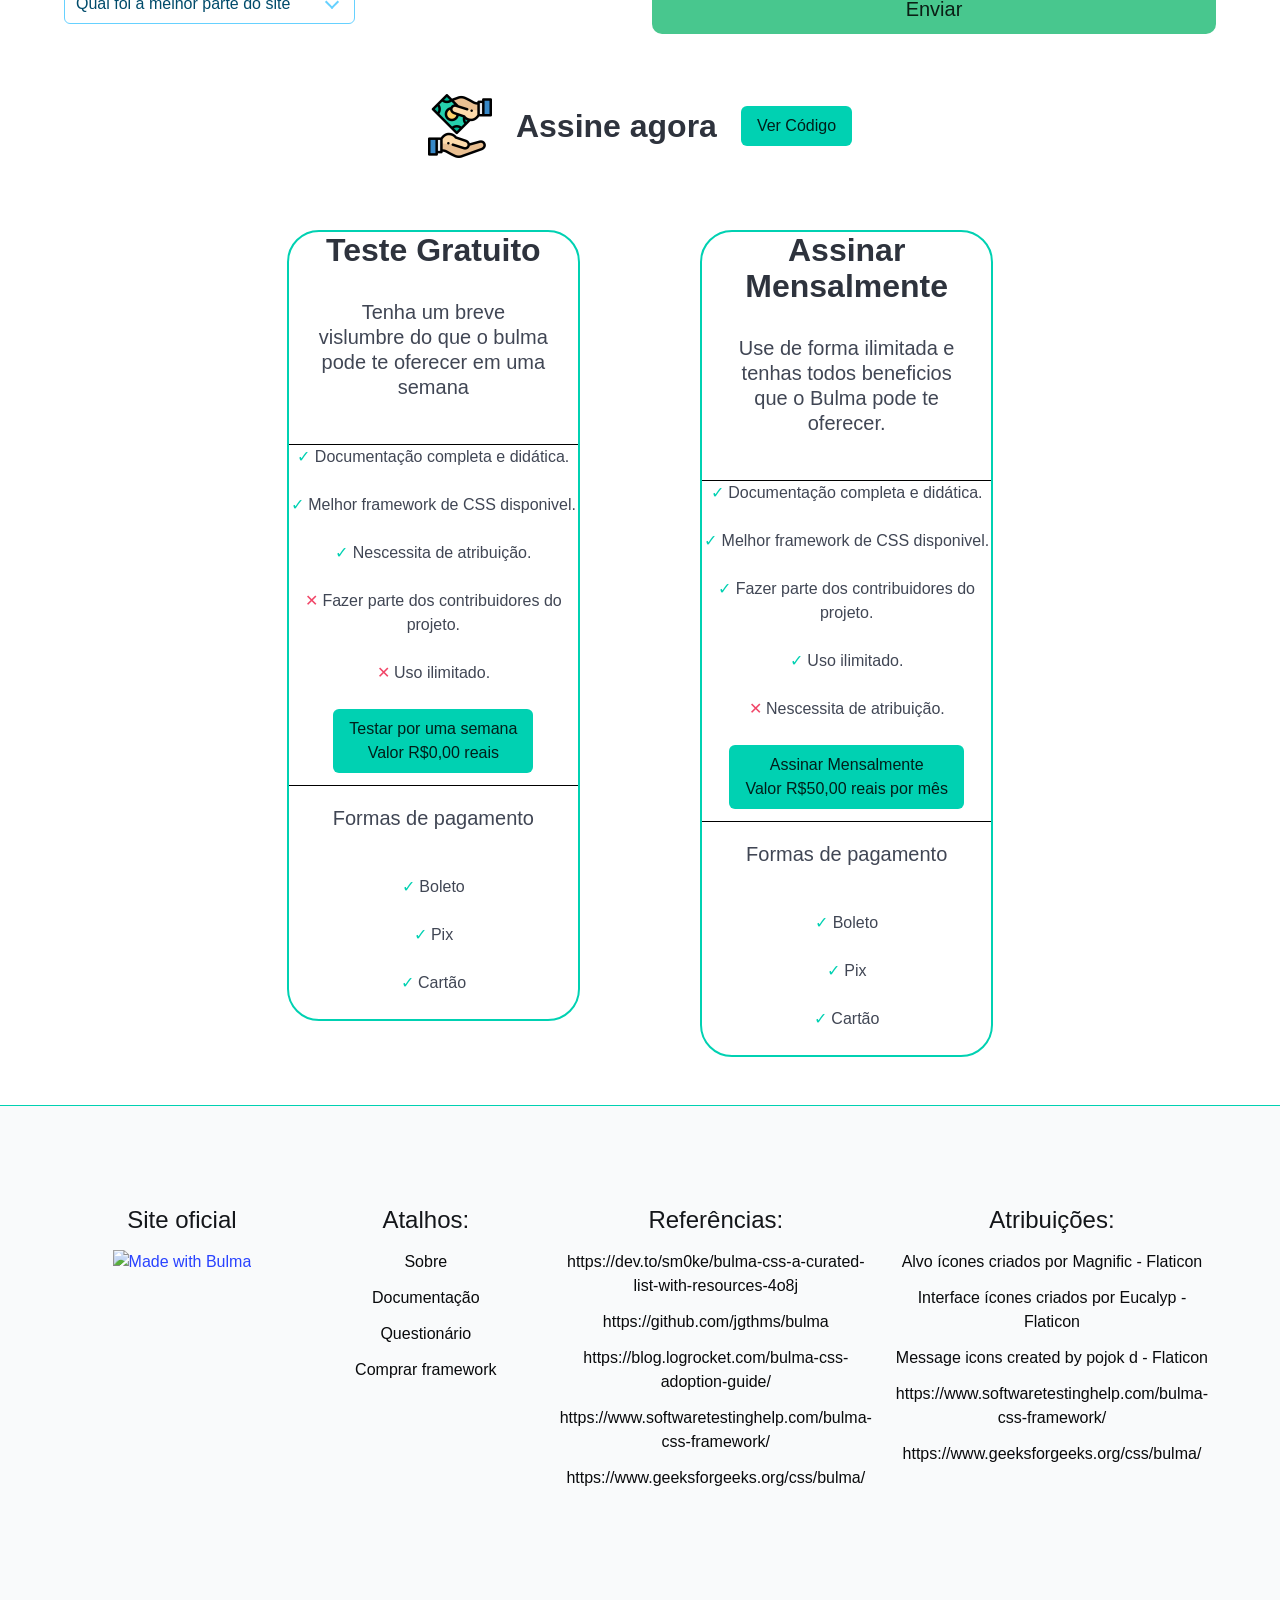
==== commit 621fa295: "Add files via upload" ====
--- a/index.html
+++ b/index.html
@@ -925,7 +925,7 @@
             o Buefy (Vue + Bulma). Para começar, basta criar um arquivo HTML simples incluindo a folha de estilo do
             Bulma via link — sem necessidade de build tools. Como por exemplo:
           </h2>
-          <table class="table is-bordered has-background-primary">
+          <table class="table is-bordered has-background-success">
             <tr>
               <th><img class="image is-4by3" src="Img/mullvad-1344x840.jpg" alt=""></th>
               <th><img class="image is-4by3" src="Img/klevgrand.jpg" alt=""></th>
--- a/estilo.css
+++ b/estilo.css
@@ -10,4 +10,26 @@
   
   
   box-shadow: 0 10px 20px rgba(10, 10, 10, 0.1) !important; 
-}+}
+
+table.has-background-success {
+  border-collapse: separate;
+  border-spacing: 15px;
+}
+
+table.has-background-success th,
+table.has-background-success td {
+  padding: 0;
+}
+
+table.table.is-bordered th,
+table.table.is-bordered td {
+  border-width: 1px !important;
+  border-color: #dbdbdb;
+}
+
+.subtitle {
+  background-color: rgba(255, 255, 255, 0.05);
+  padding: 20px 30px;
+  border-radius: 8px;
+}
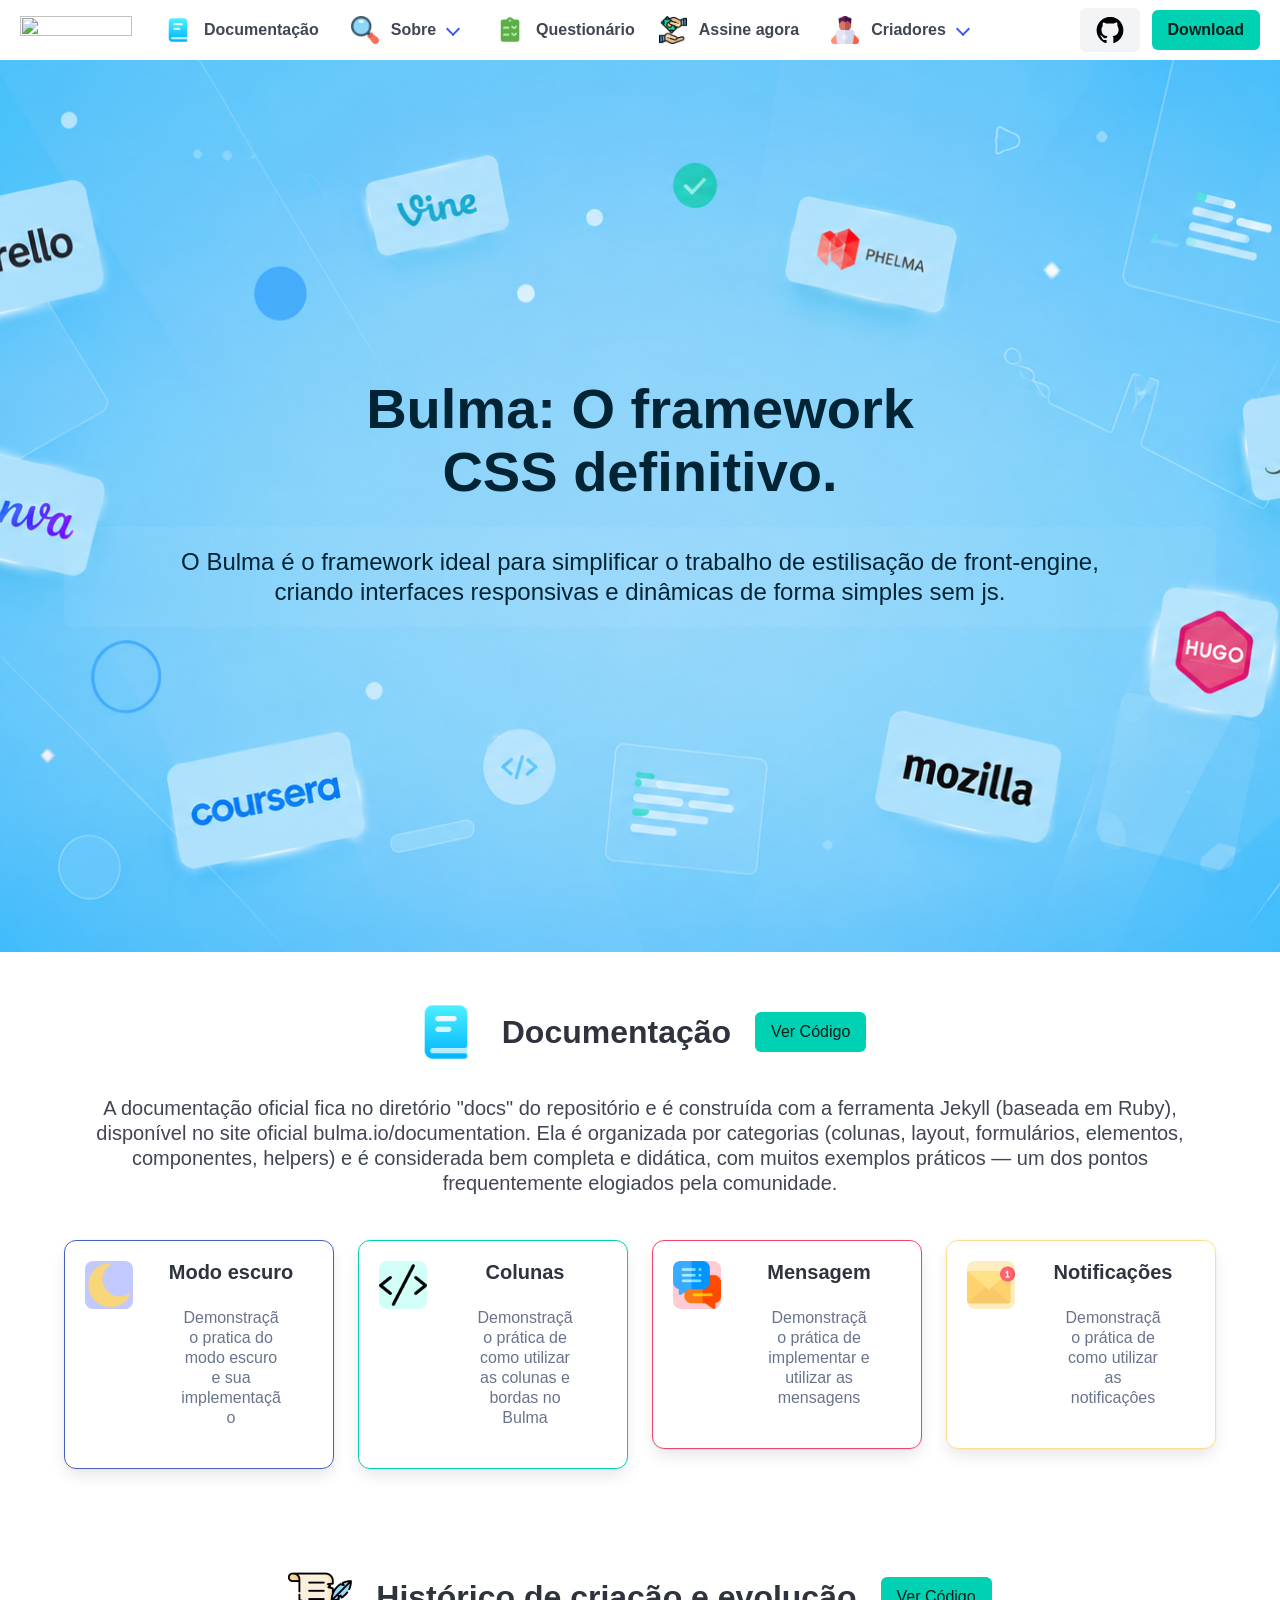
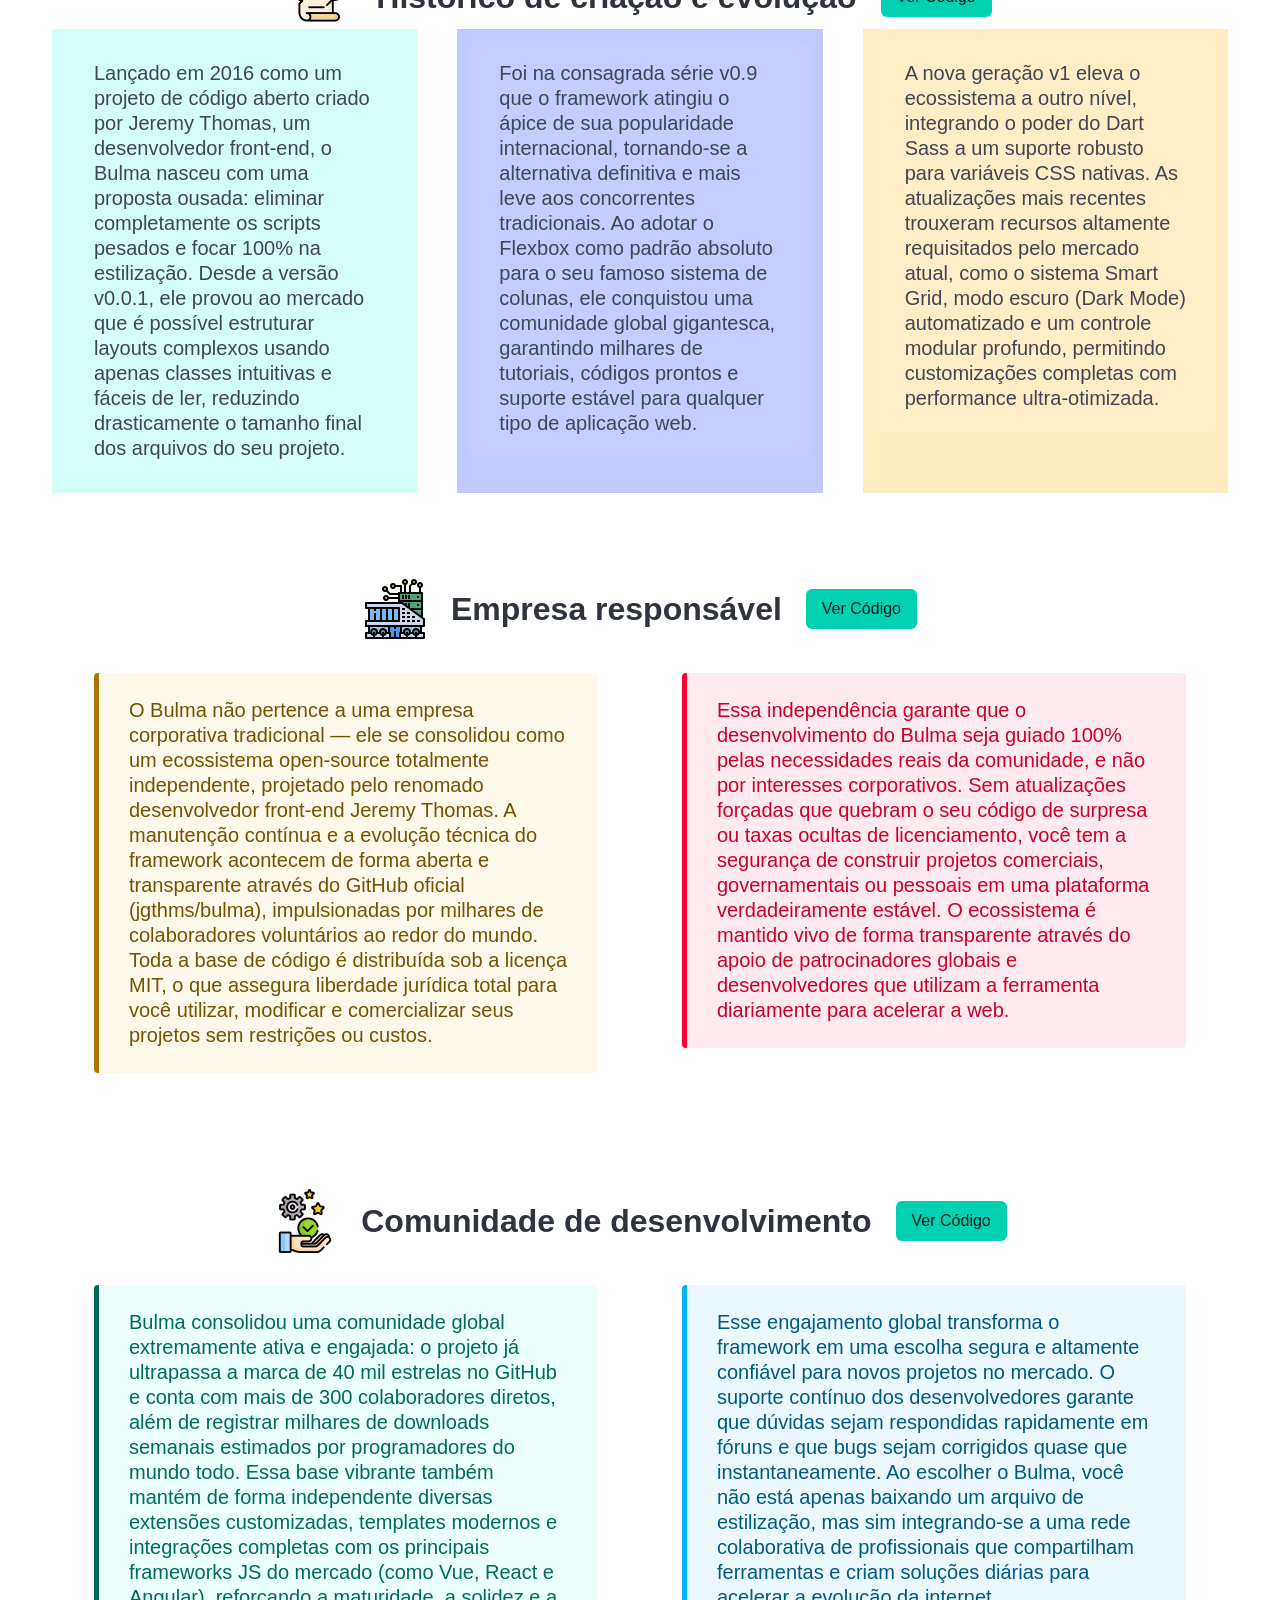
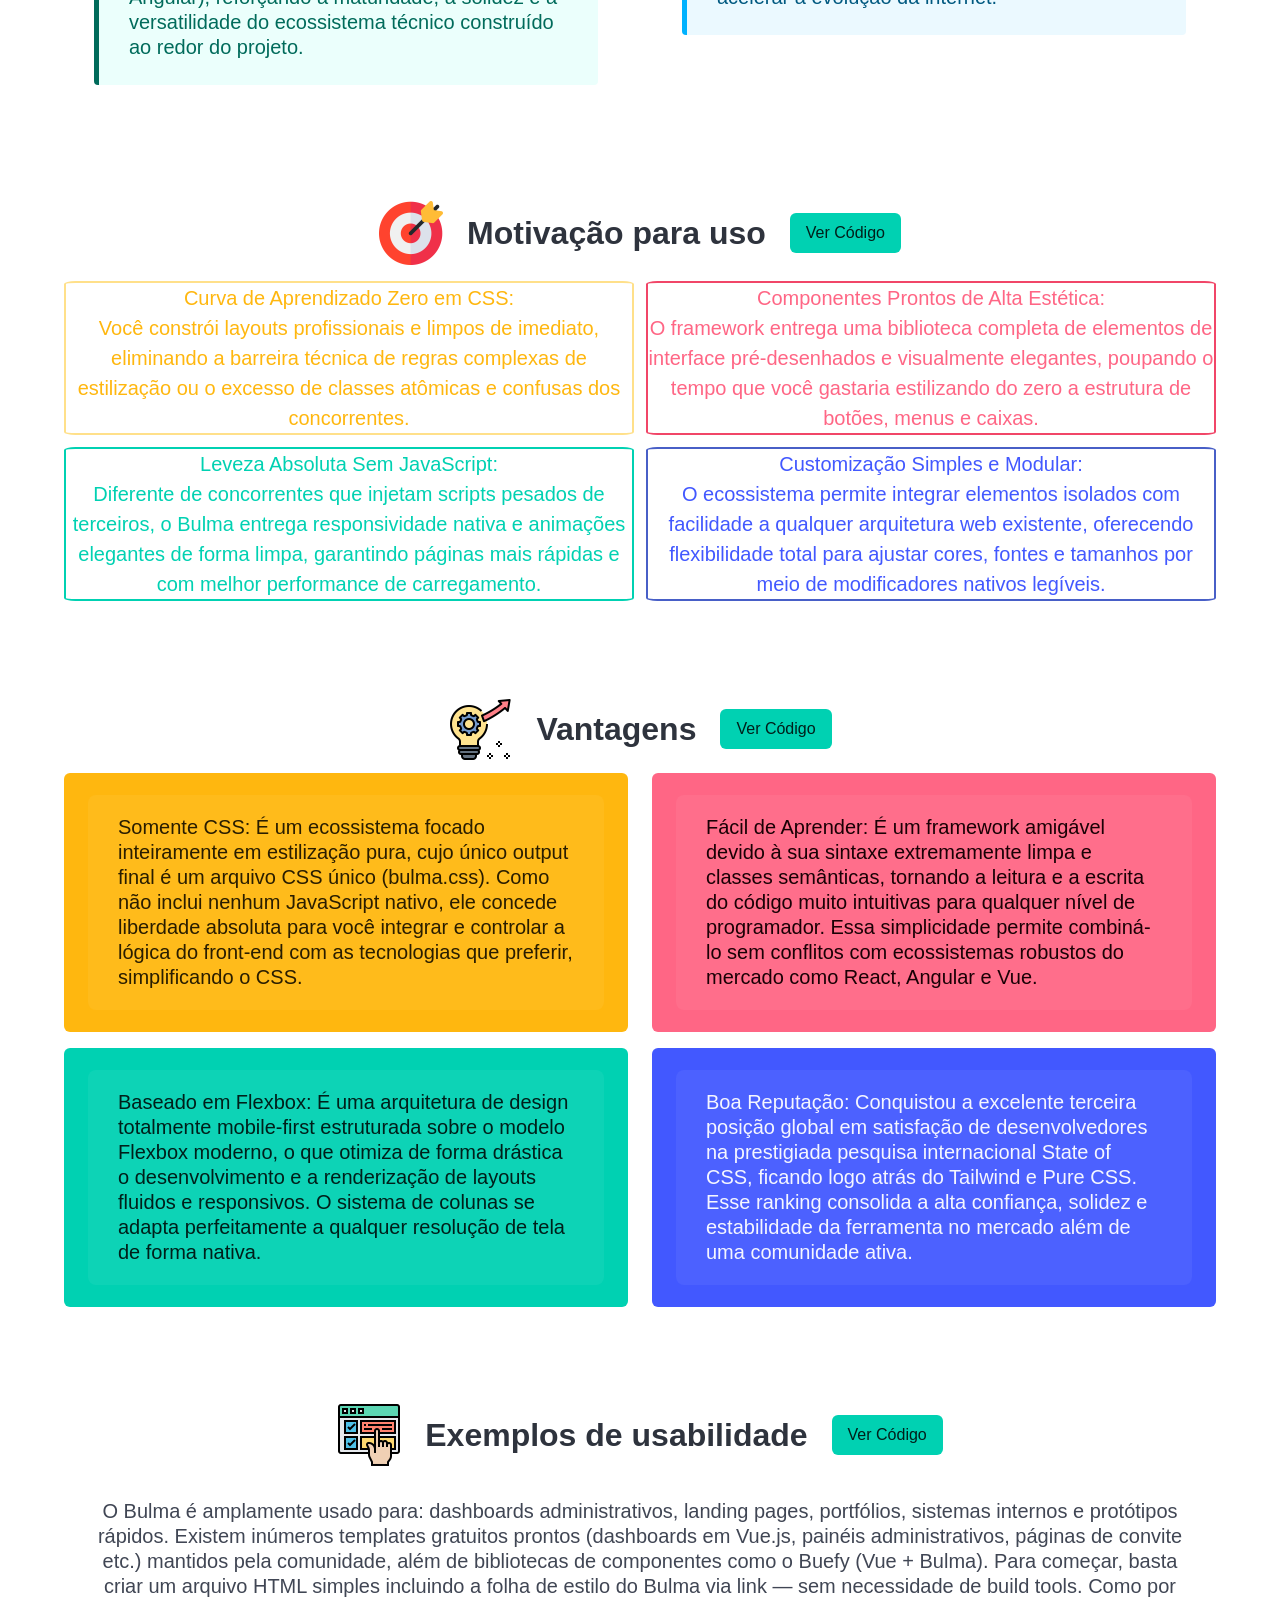
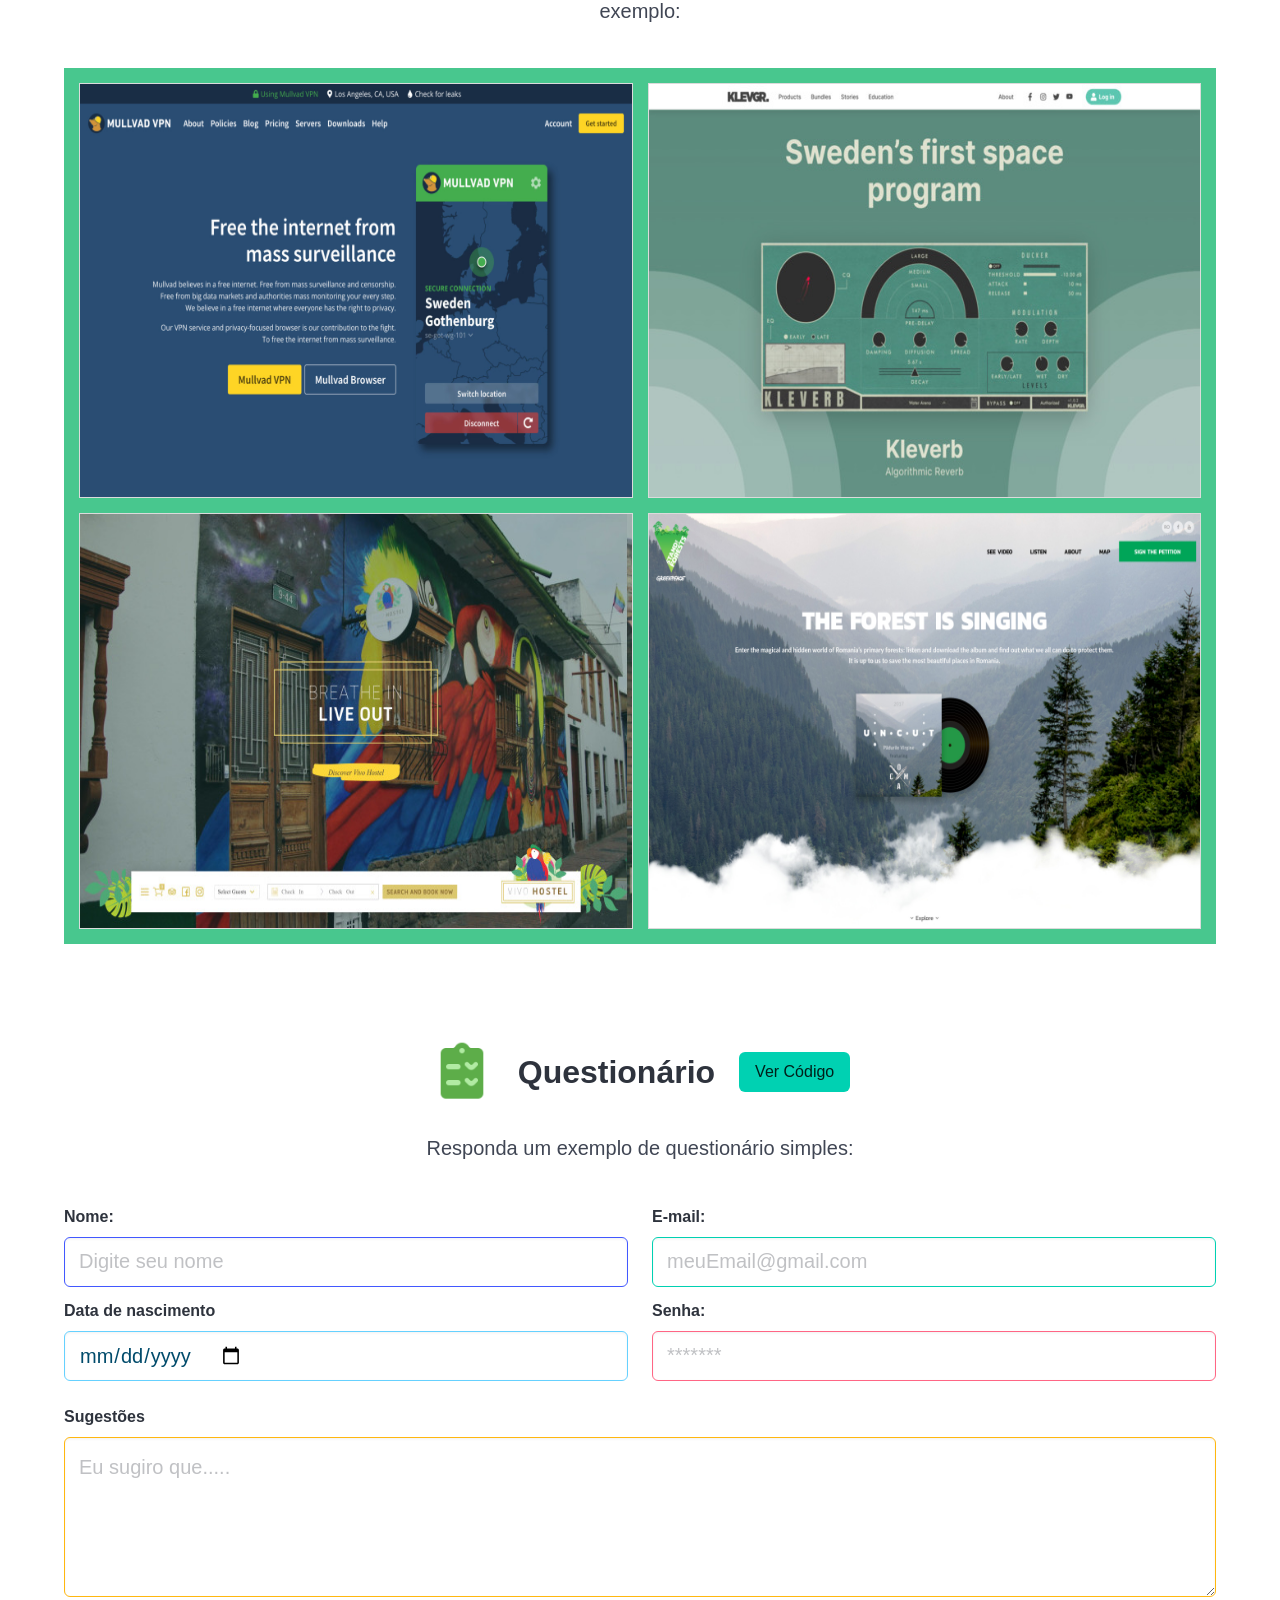
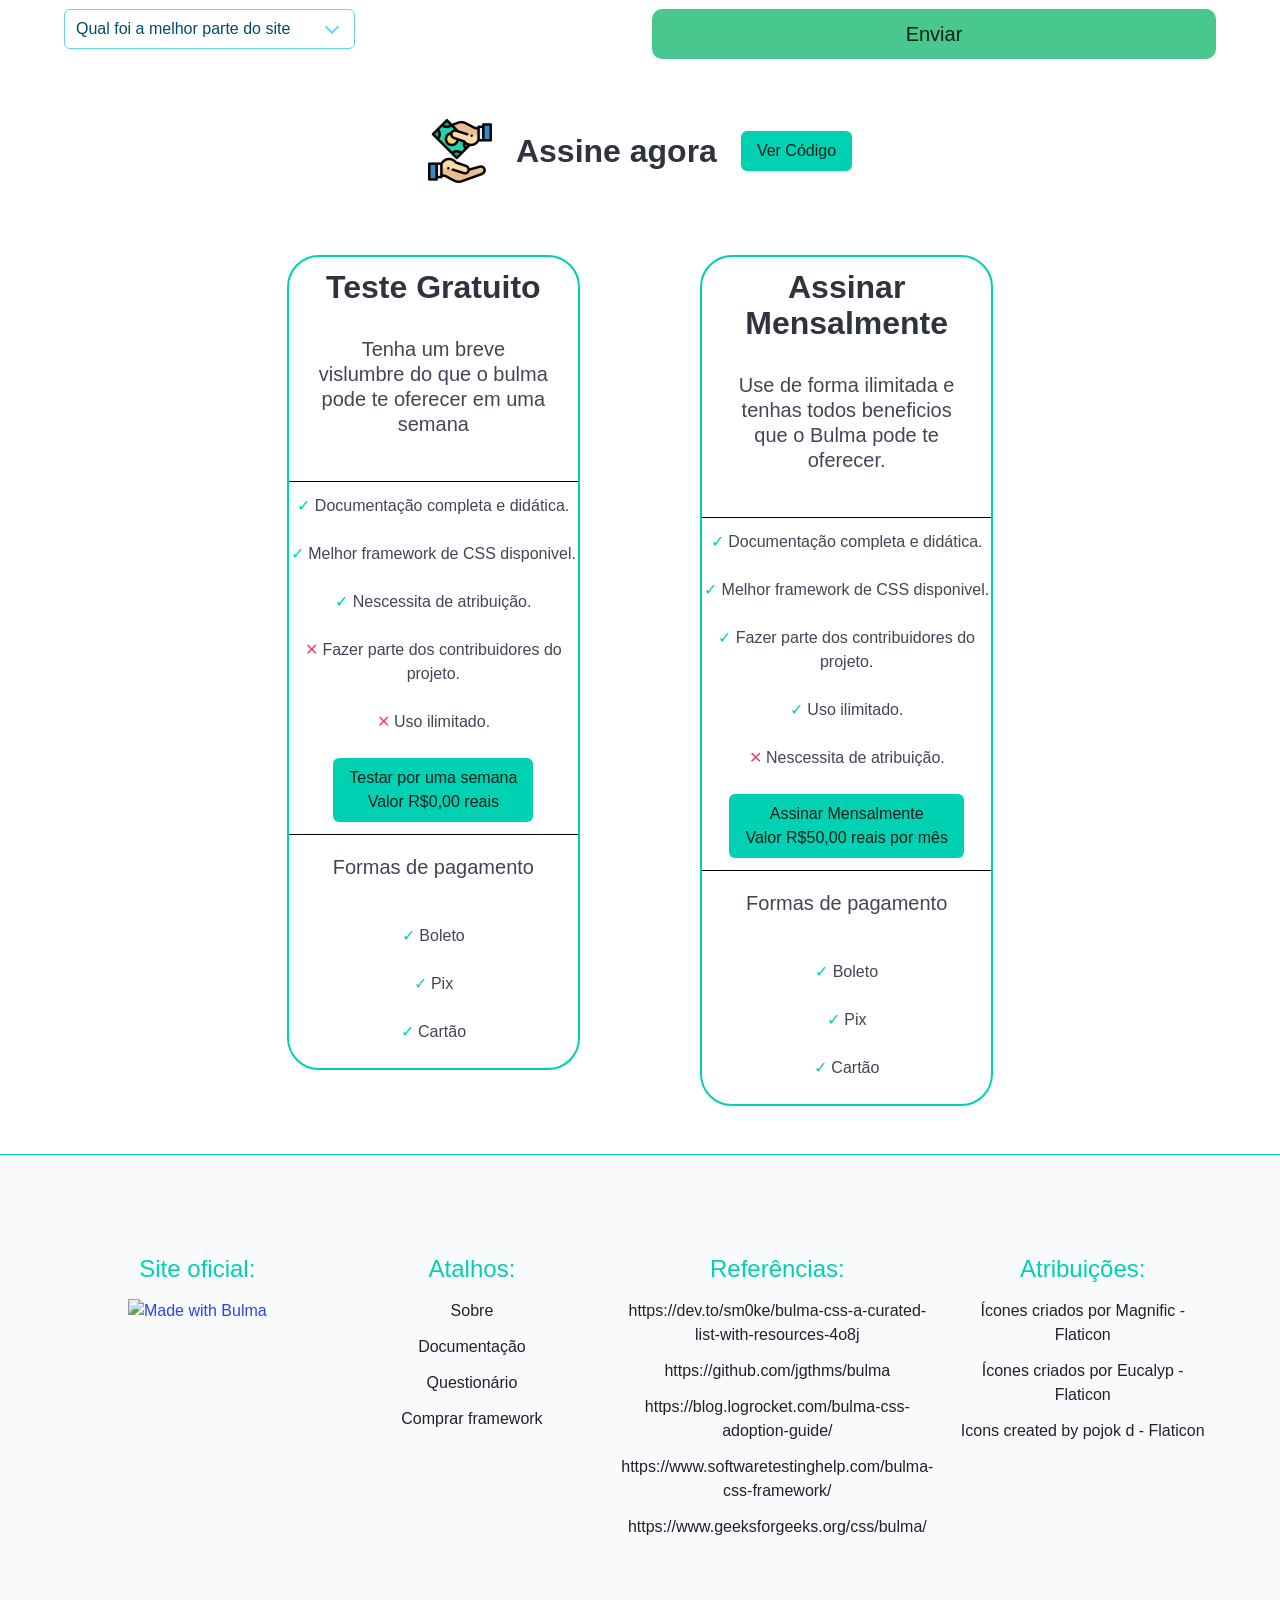
==== commit 48a9db71: "Add files via upload" ====
--- a/index.html
+++ b/index.html
@@ -1,5 +1,5 @@
 <!DOCTYPE html>
-<html lang="en">
+<html lang="pt-br" >
 
 <head>
   <meta charset="UTF-8">
@@ -14,9 +14,9 @@
 
 <body class="has-navbar-fixed-top">
   <header>
-    <nav class="navbar is-fixed-top" role="navigation" aria-label="main navigation">
+    <nav class="navbar is-fixed-top " role="navigation" aria-label="main navigation">
       <div class="navbar-brand">
-        <a class="navbar-item mx-2" href="#docs">
+        <a class="navbar-item mx-2" href="#bulma">
           <img src="https://bulma.io/assets/brand/Bulma%20Logo.svg" width="112" height="28">
         </a>
 
@@ -158,7 +158,7 @@
   </header>
   <main>
     <section class="hero is-info is-fullheight has-text-centered"
-      style="background-image: url('Img/ChatGPT\ Image\ 14\ de\ ago.\ de\ 2026\,\ 20_43_07.png'); background-size: cover; background-position: center;">
+      style="background-image: url('Img/ChatGPT\ Image\ 14\ de\ ago.\ de\ 2026\,\ 20_43_07.png'); background-size: cover; background-position: center;" id="bulma">
       <div class="hero-body">
         <div class="container">
           <h1 class="title is-1 is-spaced" style="font-size: 3.5rem;">
@@ -204,7 +204,7 @@
                     <div class="box">
                       <h3 class="title is-4">Código dessa seção</h3>
                       <pre><code>
-    /////////////////
+      <img src="Img/codigo-docs.png" alt="">
       </code></pre>
                     </div>
                   </div>
@@ -244,7 +244,7 @@
           </h2>
           <div class="columns">
             <div class="column">
-              <a href="#uso" id="cardEscuro" class="box card-docs card-flutuante" style="border: 1px #485fc7 solid;">
+              <a href="modo-escuro.html" id="cardEscuro" class="box card-docs card-flutuante" style="border: 1px #485fc7 solid;">
                 <article class="media">
 
                   <div class="media-left">
@@ -278,7 +278,7 @@
                   </div>
                 </article>
               </a></div>
-            <div class="column"><a href="#modifiers" class="box card-docs card-flutuante"
+            <div class="column"><a href="#empresa" class="box card-docs card-flutuante"
                 style="border: 1px #f14668 solid;">
                 <article class="media">
 
@@ -295,7 +295,7 @@
                   </div>
                 </article>
               </a></div>
-            <div class="column"><a href="#modifiers" class="box card-docs card-flutuante"
+            <div class="column"><a href="#evo" class="box card-docs card-flutuante"
                 style="border: 1px #ffe08a solid;">
                 <article class="media">
 
@@ -307,7 +307,7 @@
 
                   <div class="media-content">
                     <h4 class="title is-5 mb-1">Notificações</h4>
-                    <p class="subtitle is-6 has-text-grey">Demonstração prática de implementar e utilizar as
+                    <p class="subtitle is-6 has-text-grey">Demonstração prática de como utilizar as
                       notificaçôes</p>
                   </div>
                 </article>
@@ -344,14 +344,14 @@
                 </button>
 
 
-                <div class="modal" id="code-modal">
+                <div class="modal" id="code-modal2">
                   <div class="modal-background" id="modal-bg2"></div>
 
                   <div class="modal-content">
                     <div class="box">
                       <h3 class="title is-4">Código dessa seção</h3>
                       <pre><code>
-    /////////////////
+    <img src="Img/codigo-hs.png" alt="">
       </code></pre>
                     </div>
                   </div>
@@ -365,7 +365,7 @@
                     const openBtn = document.getElementById('open-modal-btn2');
                     const closeBtn = document.getElementById('close-modal-btn2');
                     const modalBg = document.getElementById('modal-bg2');
-                    const modal = document.getElementById('code-modal');
+                    const modal = document.getElementById('code-modal2');
 
                     openBtn.addEventListener('click', () => {
                       modal.classList.add('is-active');
@@ -457,7 +457,7 @@
                     <div class="box">
                       <h3 class="title is-4">Código dessa seção</h3>
                       <pre><code>
-    /////////////////
+    <img src="Img/codigo-emp.png" alt="">
       </code></pre>
                     </div>
                   </div>
@@ -471,7 +471,7 @@
                     const openBtn = document.getElementById('open-modal-btn3');
                     const closeBtn = document.getElementById('close-modal-btn3');
                     const modalBg = document.getElementById('modal-bg3');
-                    const modal = document.getElementById('code-modal');
+                    const modal = document.getElementById('code-modal3');
 
                     openBtn.addEventListener('click', () => {
                       modal.classList.add('is-active');
@@ -564,12 +564,12 @@
                     <div class="box">
                       <h3 class="title is-4">Código dessa seção</h3>
                       <pre><code>
-    /////////////////
+    <img src="Img/codigo-cd.png" alt="">
       </code></pre>
                     </div>
                   </div>
 
-                  <button class="modal-close is-large" aria-label="close" id="close-modal-btn3"></button>
+                  <button class="modal-close is-large" aria-label="close" id="close-modal-btn4"></button>
                 </div>
 
 
@@ -578,7 +578,7 @@
                     const openBtn = document.getElementById('open-modal-btn4');
                     const closeBtn = document.getElementById('close-modal-btn4');
                     const modalBg = document.getElementById('modal-bg4');
-                    const modal = document.getElementById('code-modal');
+                    const modal = document.getElementById('code-modal4');
 
                     openBtn.addEventListener('click', () => {
                       modal.classList.add('is-active');
@@ -633,7 +633,7 @@
         </div>
       </div>
     </section>
-    <section class="hero has-background-black" id="uso" data-theme="dark"> <!--grid-->
+    <section class="hero " id="uso" > <!--grid-->
       <div class="hero-body">
         <div class="container">
           <div class="container">
@@ -649,7 +649,7 @@
 
 
               <div class="column is-narrow has-text-centered">
-                <h1 class="title has-text-white-bis"> <strong> Motivação para uso</strong></h1>
+                <h1 class="title "> <strong> Motivação para uso</strong></h1>
               </div>
 
 
@@ -666,7 +666,7 @@
                     <div class="box">
                       <h3 class="title is-4">Código dessa seção</h3>
                       <pre><code>
-    /////////////////
+    <img src="Img/codigo-mt.png" alt="">
       </code></pre>
                     </div>
                   </div>
@@ -680,7 +680,7 @@
                     const openBtn = document.getElementById('open-modal-btn5');
                     const closeBtn = document.getElementById('close-modal-btn5');
                     const modalBg = document.getElementById('modal-bg5');
-                    const modal = document.getElementById('code-modal');
+                    const modal = document.getElementById('code-modal5');
 
                     openBtn.addEventListener('click', () => {
                       modal.classList.add('is-active');
@@ -700,28 +700,28 @@
           </div>
           <div class="fixed-grid" style="margin-top: 1rem;">
             <div class="grid">
-              <div class="cell is-size-5 has-background-black has-text-warning-light has-text-centered"
+              <div class="cell is-size-5  has-text-warning has-text-centered"
                 style="border: #ffe08a 2px solid; border-radius: 2%;">
                 <h2>
                   Curva de Aprendizado Zero em CSS:</h2>
                 <p> Você constrói layouts profissionais e limpos de imediato, eliminando a barreira técnica de regras
                   complexas de estilização ou o excesso de classes atômicas e confusas dos concorrentes.</p>
               </div>
-              <div class="cell is-size-5 has-background-black has-text-danger-light has-text-centered"
+              <div class="cell is-size-5  has-text-danger has-text-centered"
                 style="border: #f14668 2px solid; border-radius: 2%;">
                 <h2>Componentes Prontos de Alta Estética:</h2>
                 <p> O framework entrega uma biblioteca completa de elementos de interface pré-desenhados e visualmente
                   elegantes, poupando o tempo que você gastaria estilizando do zero a estrutura de botões, menus e
                   caixas.</p>
               </div>
-              <div class="cell is-size-5 has-background-black has-text-primary-light has-text-centered"
+              <div class="cell is-size-5  has-text-primary has-text-centered"
                 style="border: #00d1b2 2px solid; border-radius: 2%;">
                 <h2>Leveza Absoluta Sem JavaScript:</h2>
                 <p> Diferente de concorrentes que injetam scripts pesados de terceiros, o Bulma entrega responsividade
                   nativa e animações elegantes de forma limpa, garantindo páginas mais rápidas e com melhor
                   performance de carregamento.</p>
               </div>
-              <div class="cell is-size-5 has-background-black  has-text-link-light has-text-centered "
+              <div class="cell is-size-5   has-text-link has-text-centered "
                 style="border: #485fc7 2px solid; border-radius: 2%;">
                 <h2>Customização Simples e Modular:</h2>
                 <p> O ecossistema permite integrar elementos isolados com facilidade a qualquer arquitetura web
@@ -772,7 +772,7 @@
                     <div class="box">
                       <h3 class="title is-4">Código dessa seção</h3>
                       <pre><code>
-    /////////////////
+    <img src="Img/codigo-vt.png" alt="">
       </code></pre>
                     </div>
                   </div>
@@ -786,7 +786,7 @@
                     const openBtn = document.getElementById('open-modal-btn6');
                     const closeBtn = document.getElementById('close-modal-btn6');
                     const modalBg = document.getElementById('modal-bg6');
-                    const modal = document.getElementById('code-modal');
+                    const modal = document.getElementById('code-modal6');
 
                     openBtn.addEventListener('click', () => {
                       modal.classList.add('is-active');
@@ -813,7 +813,7 @@
                     <h2 class="subtitle">Somente CSS: É um ecossistema focado inteiramente em estilização pura, cujo
                       único output final é um arquivo CSS único (bulma.css). Como não inclui nenhum JavaScript nativo,
                       ele concede liberdade absoluta para você integrar e controlar a lógica do front-end com as
-                      tecnologias que preferir.</h2>
+                      tecnologias que preferir, simplificando o CSS.</h2>
                   </div>
                 </li>
                 <li>
@@ -842,7 +842,7 @@
                     <h2 class="subtitle">Boa Reputação: Conquistou a excelente terceira posição global em satisfação de
                       desenvolvedores na prestigiada pesquisa internacional State of CSS, ficando logo atrás do Tailwind
                       e Pure CSS. Esse ranking consolida a alta confiança, solidez e estabilidade da ferramenta no
-                      mercado.</h2>
+                      mercado além de uma comunidade ativa.</h2>
                   </div>
                 </li>
               </ul>
@@ -886,7 +886,7 @@
                     <div class="box">
                       <h3 class="title is-4">Código dessa seção</h3>
                       <pre><code>
-    /////////////////
+    <img src="Img/codigo-ex.png" alt="">
       </code></pre>
                     </div>
                   </div>
@@ -900,7 +900,7 @@
                     const openBtn = document.getElementById('open-modal-btn7');
                     const closeBtn = document.getElementById('close-modal-btn7');
                     const modalBg = document.getElementById('modal-bg7');
-                    const modal = document.getElementById('code-modal');
+                    const modal = document.getElementById('code-modal7');
 
                     openBtn.addEventListener('click', () => {
                       modal.classList.add('is-active');
@@ -976,7 +976,7 @@
                     <div class="box">
                       <h3 class="title is-4">Código dessa seção</h3>
                       <pre><code>
-                          /////////////////
+                         <img src="Img/codigo-q.png" alt="">
                         </code></pre>
                     </div>
                   </div>
@@ -990,7 +990,7 @@
                     const openBtn = document.getElementById('open-modal-btn8');
                     const closeBtn = document.getElementById('close-modal-btn8');
                     const modalBg = document.getElementById('modal-bg8');
-                    const modal = document.getElementById('code-modal');
+                    const modal = document.getElementById('code-modal8');
 
                     openBtn.addEventListener('click', () => {
                       modal.classList.add('is-active');
@@ -1093,7 +1093,7 @@
                       <div class="box">
                         <h3 class="title is-4">Código dessa seção</h3>
                         <pre><code>
-                          /////////////////
+                          <img src="Img/codigo-pg.png" alt="">
                         </code></pre>
                       </div>
                     </div>
@@ -1107,7 +1107,7 @@
                       const openBtn = document.getElementById('open-modal-btn9');
                       const closeBtn = document.getElementById('close-modal-btn9');
                       const modalBg = document.getElementById('modal-bg9');
-                      const modal = document.getElementById('code-modal');
+                      const modal = document.getElementById('code-modal9');
 
                       openBtn.addEventListener('click', () => {
                         modal.classList.add('is-active');
@@ -1132,15 +1132,15 @@
                 <div class="hero-body ">
                   <div class="container has-text-centered  ">
                     <div style="border: #00d1b2 2px solid; border-radius: 2rem;">
-                      <h1 class="title mb-3">
+                      <h1 class="title mt-3 mb-3">
                         Teste Gratuito
                       </h1>
                       <h2 class="subtitle">
                         Tenha um breve vislumbre do que o bulma <br> pode te oferecer em uma semana
                       </h2>
-                      <div style="border-top: black solid 0.05rem;">
+                      <div  style="border-top: black solid 0.05rem;">
                         <ul>
-                          <li style="list-style-type: none;"><span style="color: #00d1b2">&#10003</span> Documentação
+                          <li class="mt-3" style="list-style-type: none;"><span style="color: #00d1b2">&#10003</span> Documentação
                             completa e didática.</li> <br>
                           <li style="list-style-type: none;"><span style="color: #00d1b2;">&#10003</span> Melhor
                             framework
@@ -1166,6 +1166,7 @@
                           }
                         </script>
                       </div>
+                      <div>
                       <h2 class="subtitle">Formas de pagamento</h2>
                       <ul>
                         <li style="list-style-type: none;"><span style="color: #00d1b2">&#10003</span> Boleto</li> <br>
@@ -1174,6 +1175,7 @@
                         <li style="list-style-type: none;"><span style="color: #00d1b2;">&#10003</span> Cartão
                         </li> <br>
                       </ul>
+                      </div>
                     </div>
 
                   </div>
@@ -1185,7 +1187,7 @@
                 <div class="hero-body ">
                   <div class="container has-text-centered  ">
                     <div style="border: #00d1b2 2px solid; border-radius: 2rem;">
-                      <h1 class="title mb-3">
+                      <h1 class="title mt-3 mb-3">
                         Assinar Mensalmente
                       </h1>
                       <h2 class="subtitle">
@@ -1193,7 +1195,7 @@
                       </h2>
                       <div style="border-top: black solid 0.05rem;">
                         <ul>
-                          <li style="list-style-type: none;"><span style="color: #00d1b2">&#10003</span> Documentação
+                          <li class="mt-3" style="list-style-type: none;"><span style="color: #00d1b2">&#10003</span> Documentação
                             completa e didática.</li> <br>
                           <li style="list-style-type: none;"><span style="color: #00d1b2;">&#10003</span> Melhor
                             framework
@@ -1245,64 +1247,59 @@
       <div class="hero-body">
         <div class="columns has-text-centered">
           <div class="column">
-            <h3 class="has-text-black-bis is-size-4 mb-3">Site oficial</h3>
+            <h3 class="has-text-primary is-size-4 mb-3">Site oficial:</h3>
             <a href="https://bulma.io">
               <img src="https://bulma.io/assets/images/made-with-bulma.png" alt="Made with Bulma" width="256"
                 height="48">
             </a>
           </div>
           <div class="column">
-            <h3 class="has-text-black-bis is-size-4 mb-3">Atalhos:</h3>
+            <h3 class="has-text-primary is-size-4 mb-3">Atalhos:</h3>
             <ul>
               <li><a href="#historia">
-                  <p class="has-text-black mb-3">Sobre</p>
+                  <p class="has-text-black-ter mb-3">Sobre</p>
                 </a></li>
               <li><a href="#docs">
-                  <p class="has-text-black mb-3">Documentação</p>
+                  <p class="has-text-black-ter mb-3">Documentação</p>
                 </a></li>
               <li><a href="#questionario">
-                  <p class="has-text-black mb-3">Questionário</p>
+                  <p class="has-text-black-ter mb-3">Questionário</p>
                 </a></li>
               <li><a href="#compra">
-                  <p class="has-text-black mb-3">Comprar framework</p>
+                  <p class="has-text-black-ter mb-3">Comprar framework</p>
                 </a></li>
             </ul>
           </div>
           <div class="column">
-            <h3 class="has-text-black-bis is-size-4 mb-3">Referências:</h3>
+            <h3 class="has-text-primary is-size-4 mb-3">Referências:</h3>
             <ul>
               <li><a href="https://dev.to/sm0ke/bulma-css-a-curated-list-with-resources-4o8j">
-                  <p class="has-text-black mb-3">https://dev.to/sm0ke/bulma-css-a-curated-list-with-resources-4o8j</p>
+                  <p class="has-text-black-ter mb-3">https://dev.to/sm0ke/bulma-css-a-curated-list-with-resources-4o8j</p>
                 </a></li>
               <li><a href="https://github.com/jgthms/bulma">
-                  <p class="has-text-black mb-3">https://github.com/jgthms/bulma</p>
+                  <p class="has-text-black-ter mb-3">https://github.com/jgthms/bulma</p>
                 </a></li>
               <li><a href="https://blog.logrocket.com/bulma-css-adoption-guide/">
-                  <p class="has-text-black mb-3">https://blog.logrocket.com/bulma-css-adoption-guide/</p>
+                  <p class="has-text-black-ter mb-3">https://blog.logrocket.com/bulma-css-adoption-guide/</p>
                 </a></li>
               <li><a href="https://www.softwaretestinghelp.com/bulma-css-framework/">
-                  <p class="has-text-black mb-3">https://www.softwaretestinghelp.com/bulma-css-framework/</p>
+                  <p class="has-text-black-ter mb-3">https://www.softwaretestinghelp.com/bulma-css-framework/</p>
                 </a></li>
               <li><a href="https://www.geeksforgeeks.org/css/bulma/">
-                  <p class="has-text-black mb-3">https://www.geeksforgeeks.org/css/bulma/</p>
+                  <p class="has-text-black-ter mb-3">https://www.geeksforgeeks.org/css/bulma/</p>
                 </a></li>
-            </ul>
+            </ul> 
           </div>
           <div class="column">
-            <h3 class="has-text-black-bis is-size-4 mb-3">Atribuições:</h3>
-            <ul>
-              <li><a href="https://www.flaticon.com/br/icones-gratis/alvo" title="alvo ícones"><p class="has-text-black mb-3">Alvo ícones criados por
+            <h3 class="has-text-primary is-size-4 mb-3">Atribuições:</h3>
+             <ul>
+              <li><a href="https://www.flaticon.com/br/icones-gratis/alvo" title="alvo ícones"><p class="has-text-black-ter mb-3">Ícones criados por
                   Magnific - Flaticon</p></a></li>
-              <li><a href="https://www.flaticon.com/br/icones-gratis/interface" title="interface ícones"><p class="has-text-black mb-3">Interface
-                  ícones criados por Eucalyp - Flaticon</p></a></li>
-              <li><a href="https://www.flaticon.com/free-icons/message" title="message icons"><p class="has-text-black mb-3">Message icons created by
+              <li><a href="https://www.flaticon.com/br/icones-gratis/interface" title="interface ícones"><p class="has-text-black-ter mb-3">
+                  Ícones criados por Eucalyp - Flaticon</p></a></li>
+              <li><a href="https://www.flaticon.com/free-icons/message" title="message icons"><p class="has-text-black-ter mb-3">Icons created by
                   pojok d - Flaticon</p></a></li>
-              <li><a href="https://www.softwaretestinghelp.com/bulma-css-framework/">
-                  <p class="has-text-black mb-3">https://www.softwaretestinghelp.com/bulma-css-framework/</p>
-                </a></li>
-              <li><a href="https://www.geeksforgeeks.org/css/bulma/">
-                  <p class="has-text-black mb-3">https://www.geeksforgeeks.org/css/bulma/</p>
-                </a></li>
+              
             </ul>
           </div>
         </div>
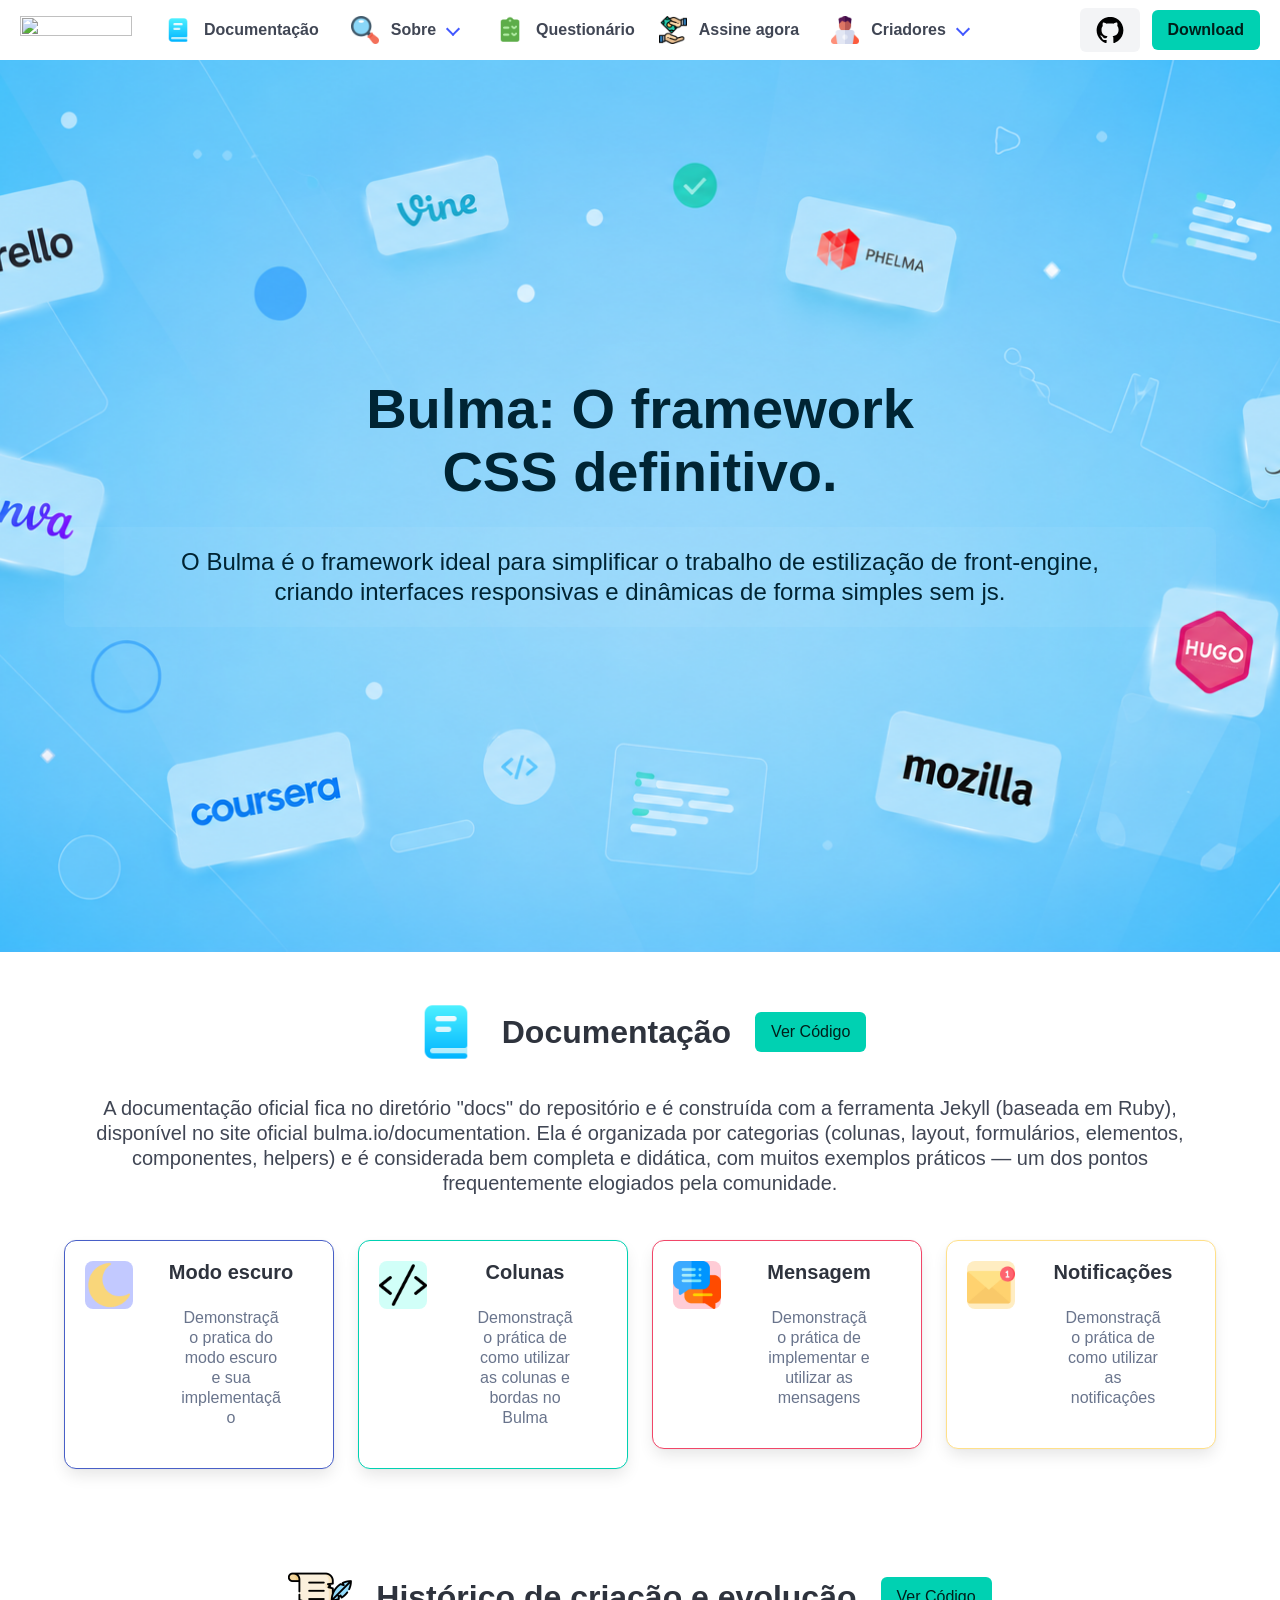
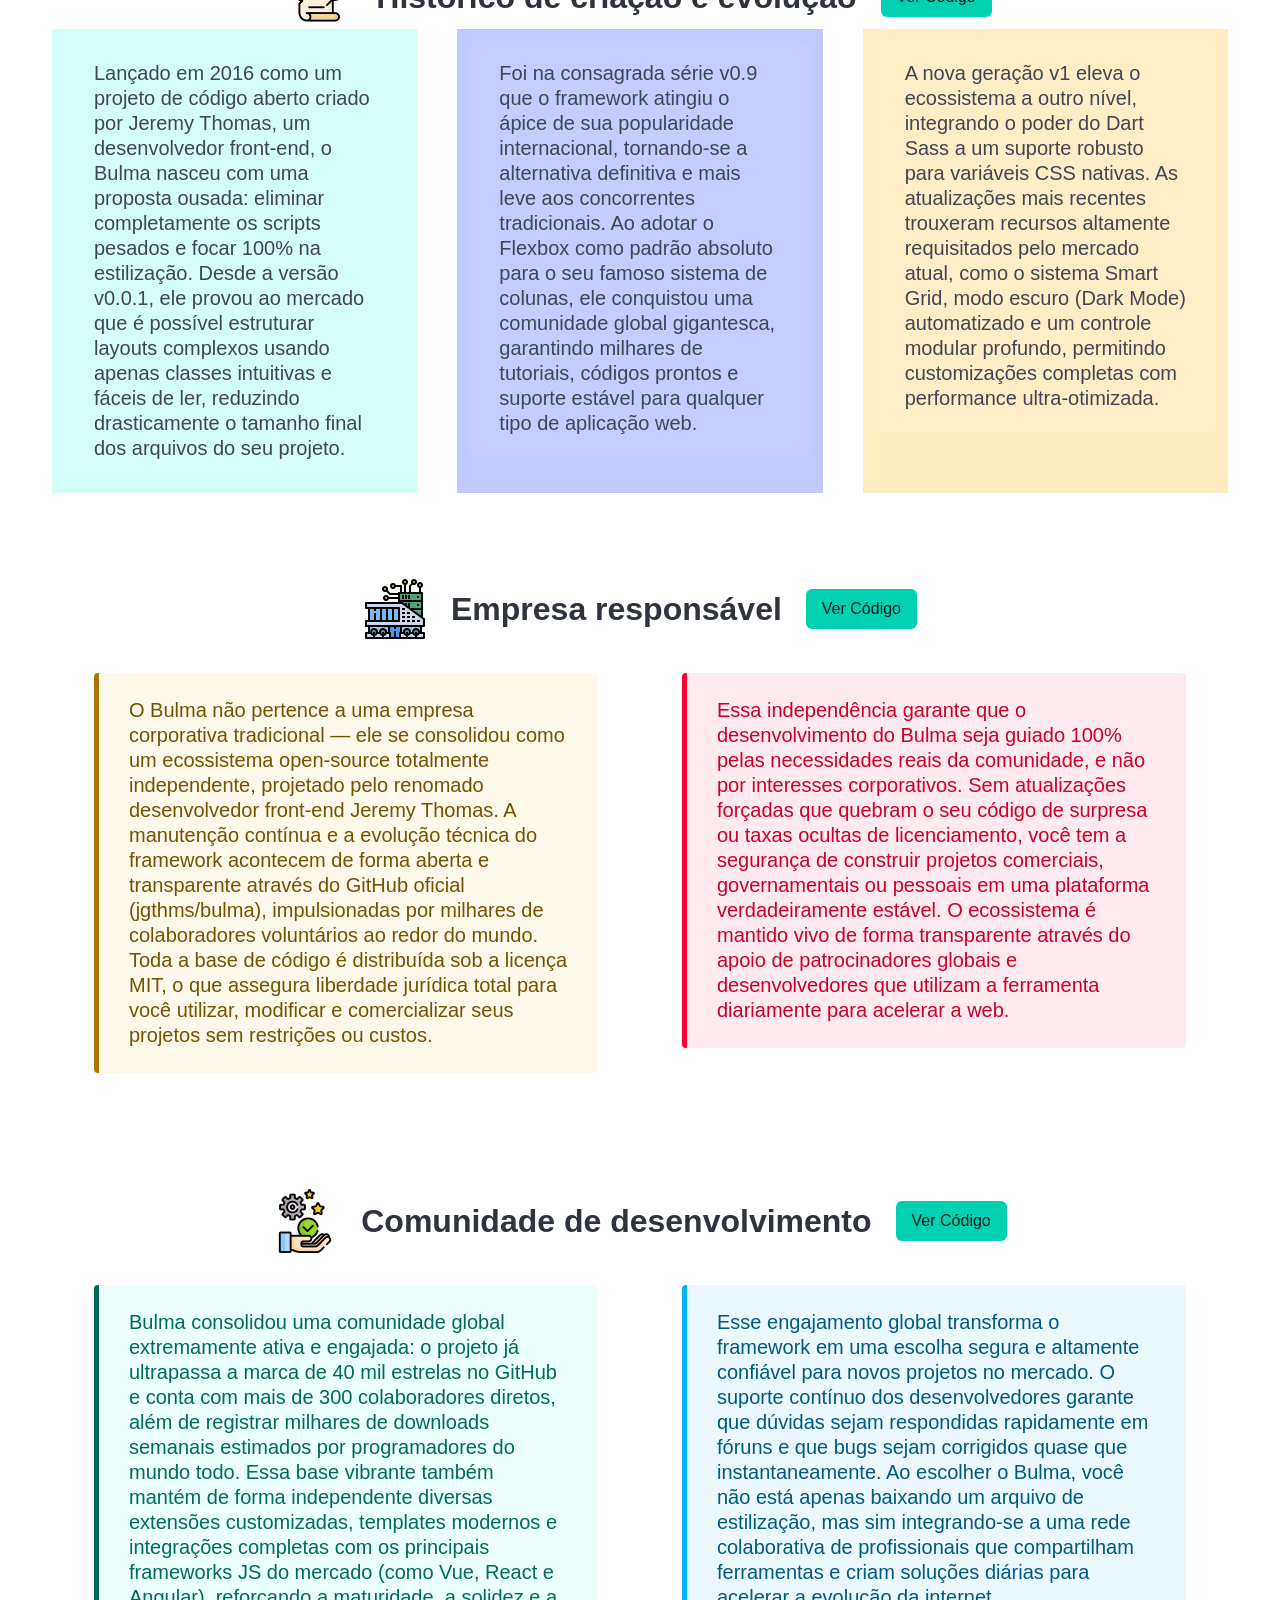
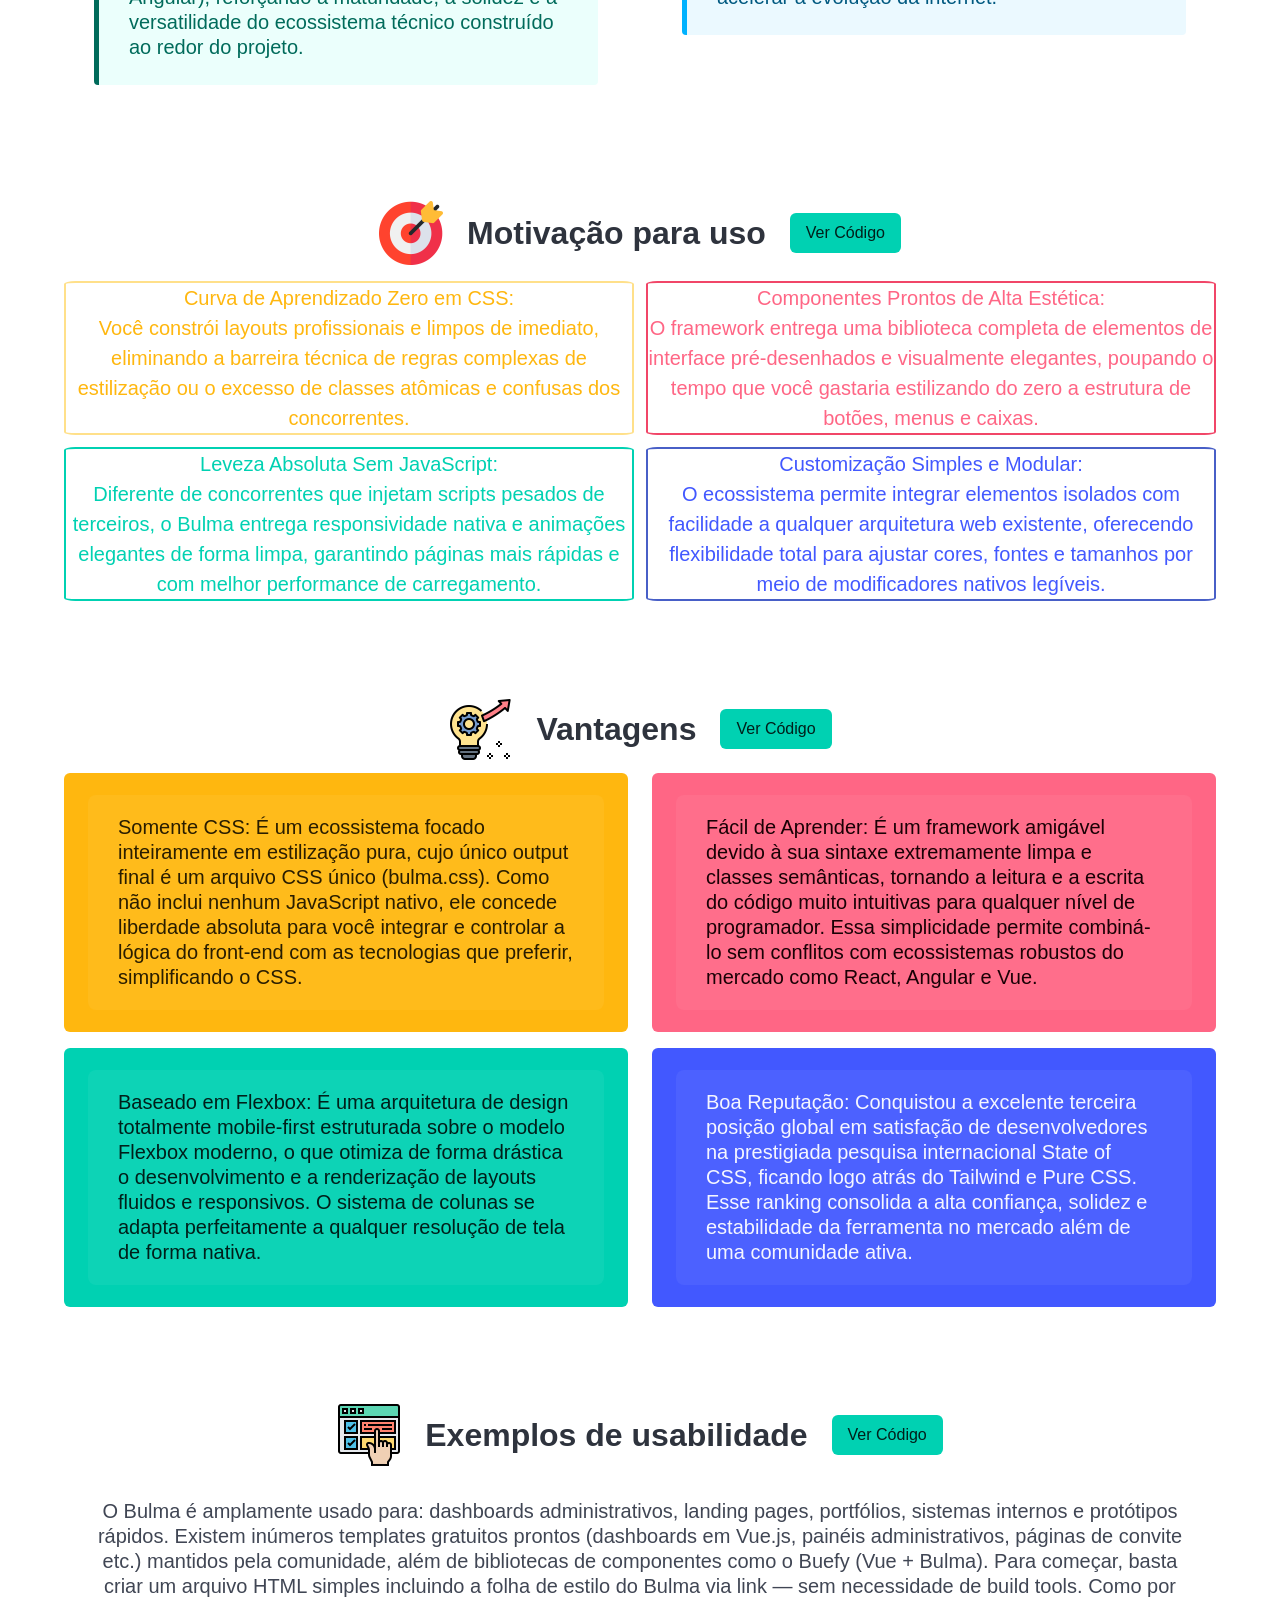
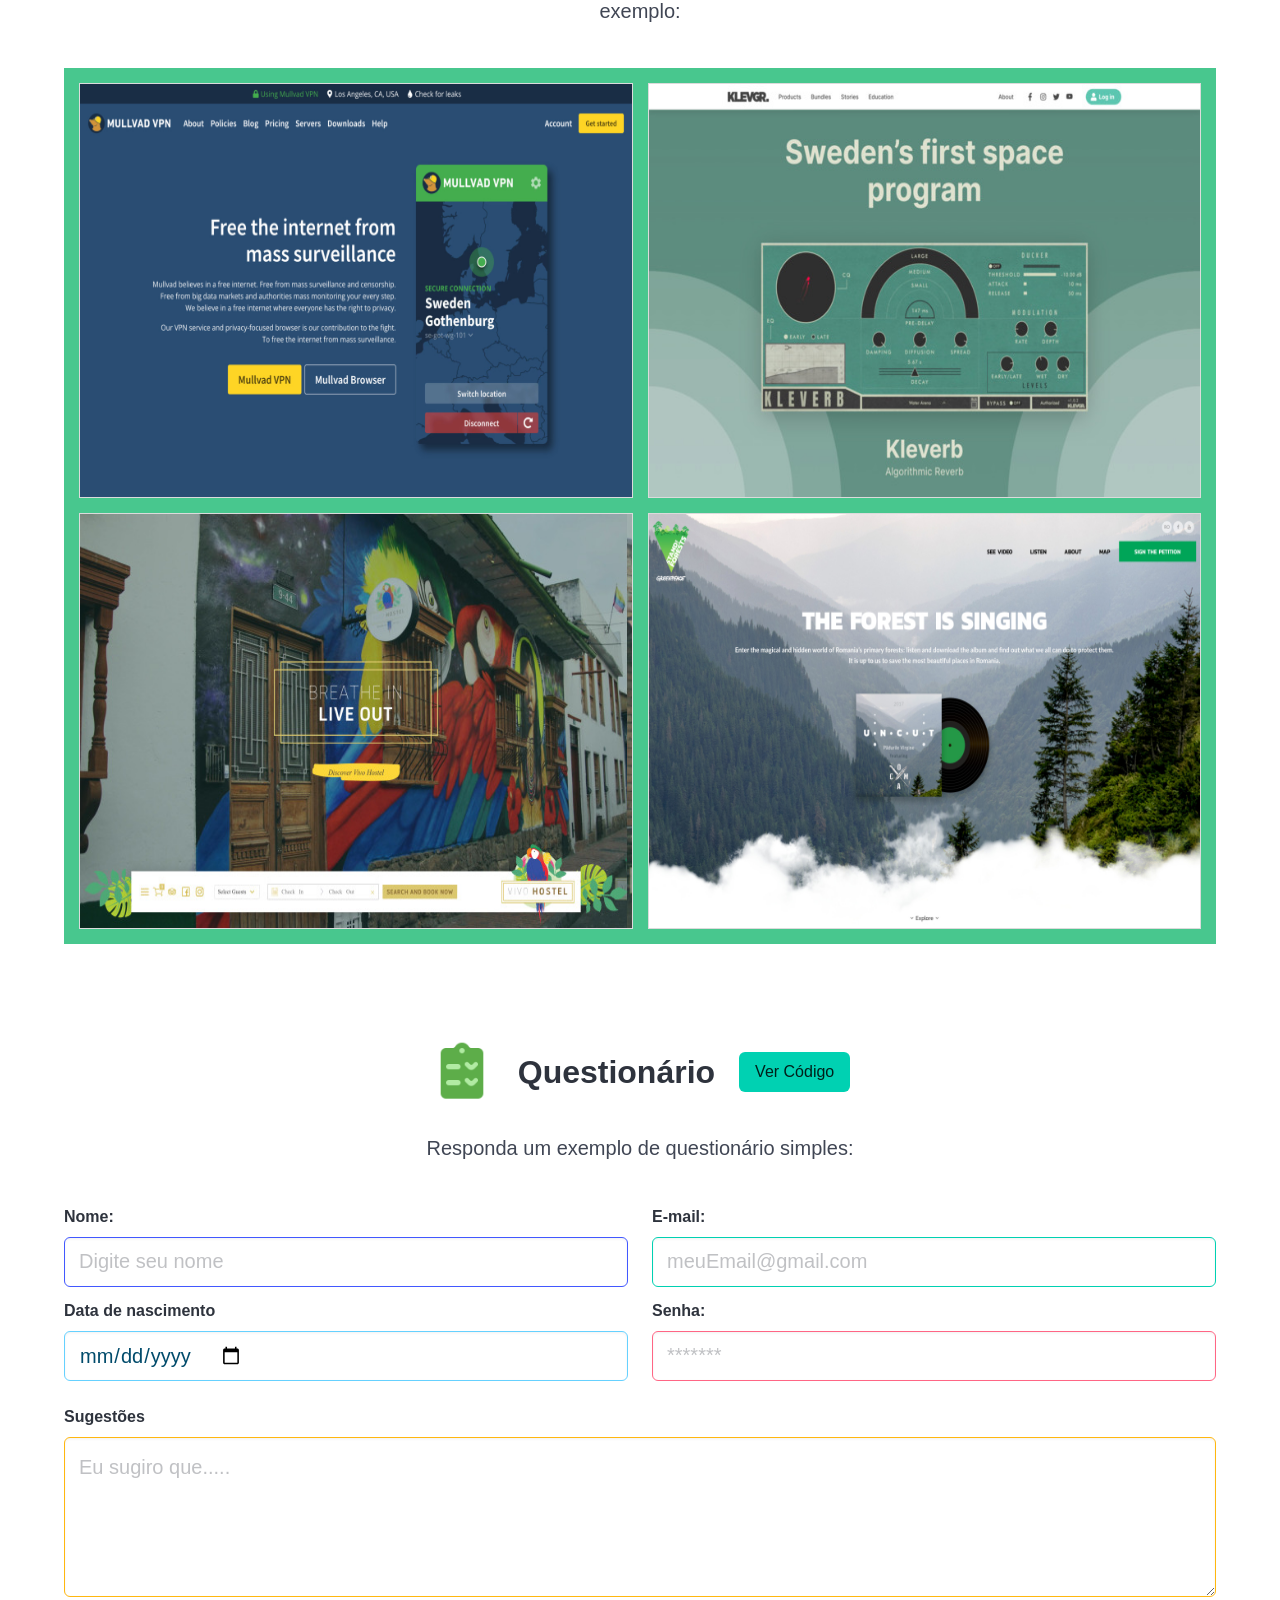
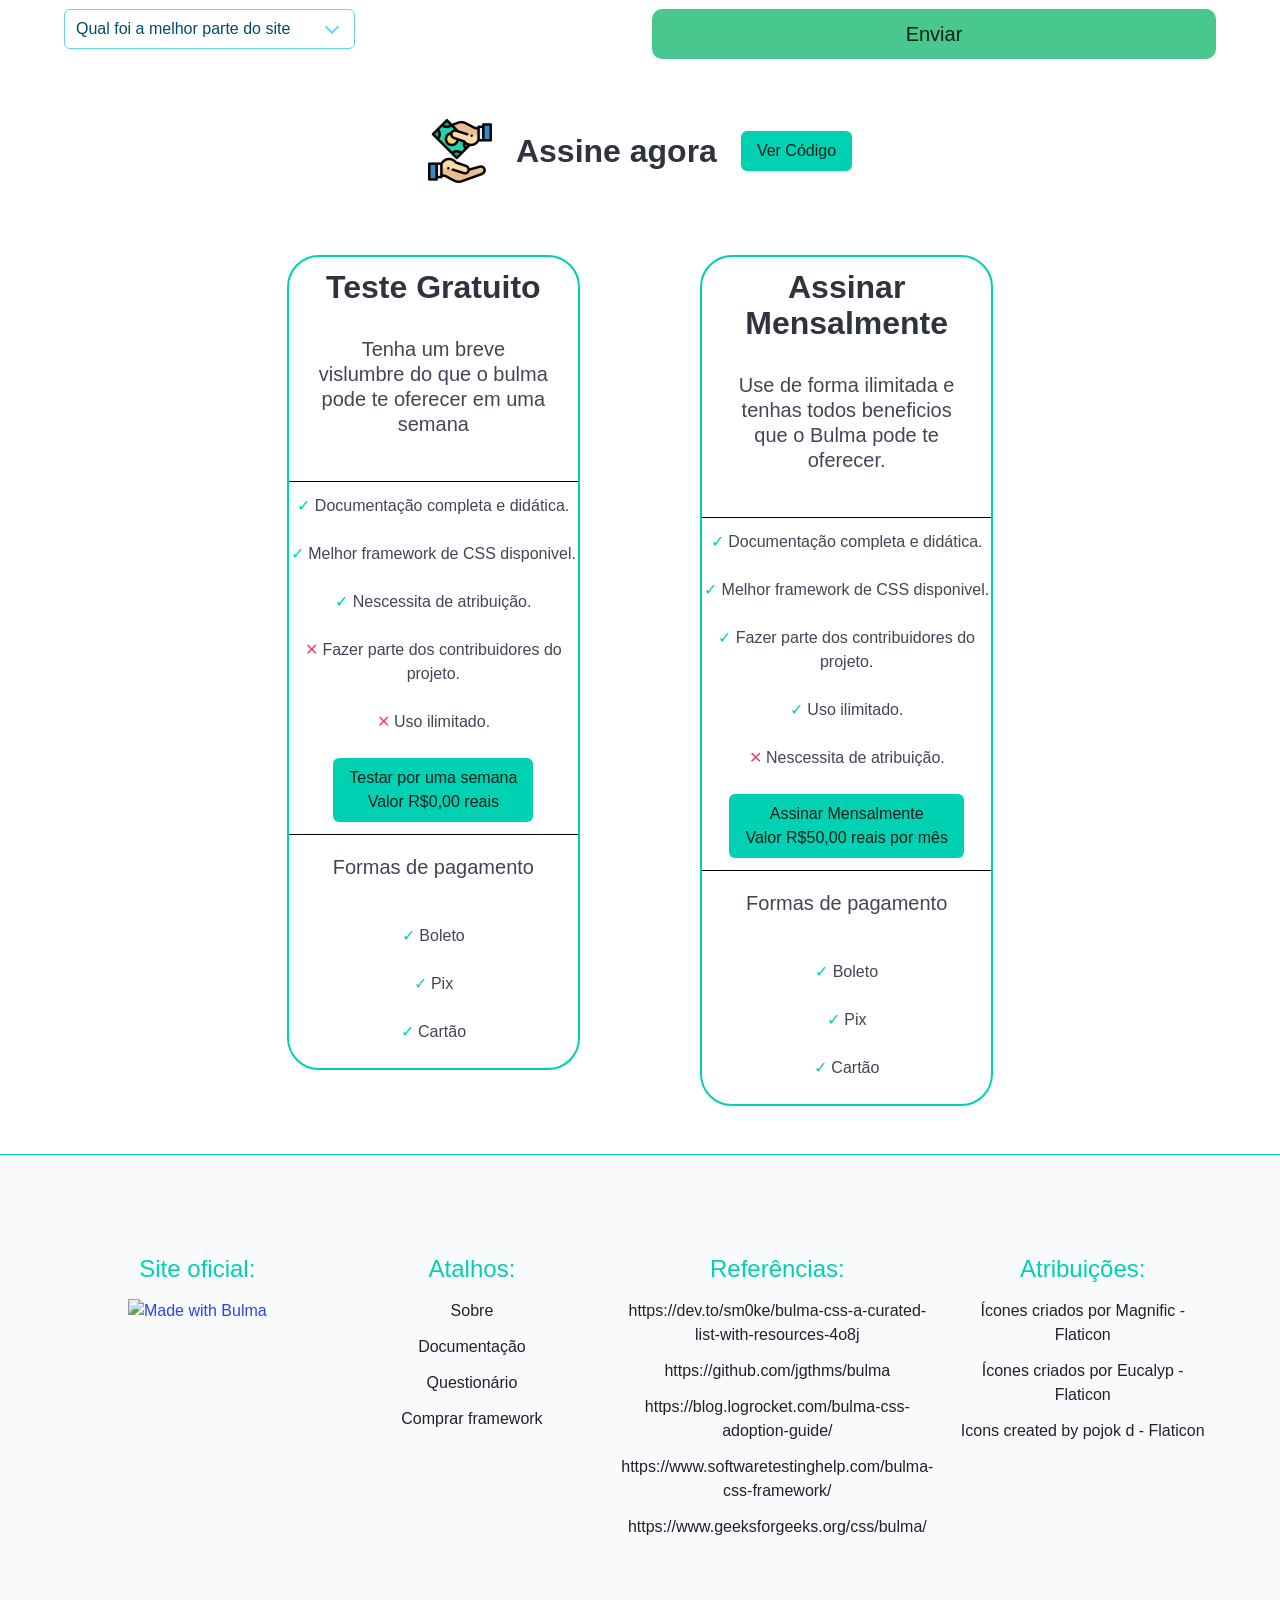
==== commit 086ce180: "Add files via upload" ====
--- a/index.html
+++ b/index.html
@@ -31,7 +31,7 @@
       <div id="navbarBasicExample" class="navbar-menu">
         <div class="navbar-start">
           <a class="navbar-item " href="#docs">
-            <img src="Img/icons8-livro-72.png" alt="Livro azul fechado">
+            <img src="Img/Icones/icons8-livro-72.png" alt="Livro azul fechado">
             <p>
               <strong>
                 Documentação
@@ -41,45 +41,45 @@
           </a>
           <div class="navbar-item has-dropdown is-hoverable mx-2">
             <a class="navbar-link">
-              <img src="Img/lupa.png" alt="">
+              <img src="Img/Icones/lupa.png" alt="">
               <p><strong>Sobre</strong></p>
 
             </a>
 
             <div class="navbar-dropdown">
               <a class="navbar-item" href="#historia">
-                <img src="Img/historia.png" alt="Icone que representa uma tag de codigo fechando">
+                <img src="Img/Icones/historia.png" alt="Icone que representa uma tag de codigo fechando">
                 <p><strong>Histórico de criação e evolução</strong></p>
 
               </a>
               <hr class="navbar-divider">
               <a class="navbar-item" href="#empresa">
-                <img src="Img/centro-de-dados.png" alt="Icone de 2 engrenagens ">
+                <img src="Img/Icones/centro-de-dados.png" alt="Icone de 2 engrenagens ">
                 <p><strong>Empresa responsável</strong></p>
 
               </a>
               <hr class="navbar-divider">
               <a class="navbar-item" href="#comunidade">
-                <img src="Img/responsabilidade.png" alt="Icone de um lapis escrevendo no papel">
+                <img src="Img/Icones/responsabilidade.png" alt="Icone de um lapis escrevendo no papel">
                 <p><strong>Comunidade de desenvolvimento</strong></p>
 
               </a>
 
               <hr class="navbar-divider">
               <a class="navbar-item" href="#uso">
-                <img src="Img/alvo-de-dardos.png" alt="Icone que representa uma poaleta de cores com um pincel">
+                <img src="Img/Icones/alvo-de-dardos.png" alt="Icone que representa uma poaleta de cores com um pincel">
                 <p><strong>Motivação para uso</strong></p>
 
               </a>
               <hr class="navbar-divider">
               <a class="navbar-item" href="#evo">
-                <img src="Img/evolucao.png" alt="Icone que representa uma poaleta de cores com um pincel">
+                <img src="Img/Icones/evolucao.png" alt="Icone que representa uma poaleta de cores com um pincel">
                 <p><strong>Vantagens</strong></p>
 
               </a>
               <hr class="navbar-divider">
               <a class="navbar-item" href="#ex">
-                <img src="Img/interface.png" alt="Icone que representa uma poaleta de cores com um pincel">
+                <img src="Img/Icones/interface.png" alt="Icone que representa uma poaleta de cores com um pincel">
                 <p><strong>Exemplos de usabilidade</strong></p>
 
               </a>
@@ -88,7 +88,7 @@
 
 
           <a class="navbar-item " href="#questionario">
-            <img src="Img/icons8-test-passed-72.png" alt="">
+            <img src="Img/Icones/icons8-test-passed-72.png" alt="">
             <p>
               <strong>
                 Questionário
@@ -98,40 +98,40 @@
           </a>
           <a class="navbar-item " href="#compra">
 
-            <img src="Img/payment-method.png" alt="">
+            <img src="Img/Icones/payment-method.png" alt="">
             <p><strong> Assine agora</strong></p>
 
           </a>
 
           <div class="navbar-item has-dropdown is-hoverable mx-2">
             <a class="navbar-link">
-              <img src="Img/criador-de-conteudo.png" alt="">
+              <img src="Img/Icones/criador-de-conteudo.png" alt="">
               <p><strong>Criadores</strong></p>
 
             </a>
 
             <div class="navbar-dropdown">
               <a class="navbar-item" href="https://github.com/nikolascaixeta" target="_blank">
-                <img src="Img/sinais-de-codigo.png" alt="Icone que representa uma tag de codigo fechando">
+                <img src="Img/Icones/sinais-de-codigo.png" alt="Icone que representa uma tag de codigo fechando">
                 <p><strong>Nikolas Caixeta</strong></p>
 
               </a>
               <hr class="navbar-divider">
               <a class="navbar-item" href="https://github.com/gabrielhenriquepereira" target="_blank">
-                <img src="Img/contexto.png" alt="Icone de 2 engrenagens ">
+                <img src="Img/Icones/contexto.png" alt="Icone de 2 engrenagens ">
                 <p><strong>Gabriel Henrique</strong></p>
 
               </a>
               <hr class="navbar-divider">
               <a class="navbar-item" href="https://github.com/Clara528" target="_blank">
-                <img src="Img/escrever.png" alt="Icone de um lapis escrevendo no papel">
+                <img src="Img/Icones/escrever.png" alt="Icone de um lapis escrevendo no papel">
                 <p><strong>Ana Clara</strong></p>
 
               </a>
 
               <hr class="navbar-divider">
               <a class="navbar-item" href="https://github.com/larissa1alves" target="_blank">
-                <img src="Img/paleta-de-cores.png" alt="Icone que representa uma poaleta de cores com um pincel">
+                <img src="Img/Icones/paleta-de-cores.png" alt="Icone que representa uma poaleta de cores com um pincel">
                 <p><strong>Larissa</strong></p>
 
               </a>
@@ -165,7 +165,7 @@
             Bulma: O framework <br> CSS definitivo.
           </h1>
           <h2 class="subtitle is-size-4">
-            O Bulma é o framework ideal para simplificar o trabalho de estilisação de front-engine, <br> criando
+            O Bulma é o framework ideal para simplificar o trabalho de estilização de front-engine, <br> criando
             interfaces responsivas e dinâmicas de forma simples sem js.
           </h2>
         </div>
@@ -180,7 +180,7 @@
 
               <div class="column is-narrow">
                 <figure class="image is-64x64">
-                  <img src="Img/icons8-livro-72.png"
+                  <img src="Img/Icones/icons8-livro-72.png"
                     alt="Ícone de uma engrenagem dividida ao meio, com a segunda metade sendo ligações">
                 </figure>
               </div>
@@ -204,7 +204,7 @@
                     <div class="box">
                       <h3 class="title is-4">Código dessa seção</h3>
                       <pre><code>
-      <img src="Img/codigo-docs.png" alt="">
+      <img src="Img/codigos/codigo-docs.png" alt="">
       </code></pre>
                     </div>
                   </div>
@@ -249,7 +249,7 @@
 
                   <div class="media-left">
                     <span class="icon is-large has-background-link-light has-text-link" style="border-radius: 8px;">
-                      <img src="Img/lua-crescente.png" alt="Ícone de modificadores" class="is-size-4">
+                      <img src="Img/Icones/lua-crescente.png" alt="Ícone de modificadores" class="is-size-4">
                     </span>
                   </div>
 
@@ -267,7 +267,7 @@
 
                   <div class="media-left">
                     <span class="icon is-large has-background-primary-light" style="border-radius: 8px;">
-                      <img src="Img/sinais-de-codigo.png" alt="Ícone de modificadores" class="is-size-4">
+                      <img src="Img/Icones/sinais-de-codigo.png" alt="Ícone de modificadores" class="is-size-4">
                     </span>
                   </div>
 
@@ -284,7 +284,7 @@
 
                   <div class="media-left">
                     <span class="icon is-large has-background-danger-light" style="border-radius: 8px;">
-                      <img src="Img/bater-papo.png" alt="Ícone de modificadores" class="is-size-4">
+                      <img src="Img/Icones/bater-papo.png" alt="Ícone de modificadores" class="is-size-4">
                     </span>
                   </div>
 
@@ -301,7 +301,7 @@
 
                   <div class="media-left">
                     <span class="icon is-large has-background-warning-light" style="border-radius: 8px;">
-                      <img src="Img/new-email.png" alt="Ícone de modificadores" class="is-size-4">
+                      <img src="Img/Icones/new-email.png" alt="Ícone de modificadores" class="is-size-4">
                     </span>
                   </div>
 
@@ -328,7 +328,7 @@
 
               <div class="column is-narrow">
                 <figure class="image is-64x64">
-                  <img src="Img/historia.png" alt="Ícone de um pergaminho escrito representando historico de criação">
+                  <img src="Img/Icones/historia.png" alt="Ícone de um pergaminho escrito representando historico de criação">
                 </figure>
               </div>
 
@@ -351,7 +351,7 @@
                     <div class="box">
                       <h3 class="title is-4">Código dessa seção</h3>
                       <pre><code>
-    <img src="Img/codigo-hs.png" alt="">
+    <img src="Img/codigos/codigo-hs.png" alt="">
       </code></pre>
                     </div>
                   </div>
@@ -433,7 +433,7 @@
 
               <div class="column is-narrow">
                 <figure class="image is-64x64">
-                  <img src="Img/centro-de-dados.png"
+                  <img src="Img/Icones/centro-de-dados.png"
                     alt="Ícone de uma engrenagem dividida ao meio, com a segunda metade sendo ligações">
                 </figure>
               </div>
@@ -457,7 +457,7 @@
                     <div class="box">
                       <h3 class="title is-4">Código dessa seção</h3>
                       <pre><code>
-    <img src="Img/codigo-emp.png" alt="">
+    <img src="Img/codigos/codigo-emp.png" alt="">
       </code></pre>
                     </div>
                   </div>
@@ -540,7 +540,7 @@
 
               <div class="column is-narrow">
                 <figure class="image is-64x64">
-                  <img src="Img/responsabilidade.png"
+                  <img src="Img/Icones/responsabilidade.png"
                     alt="Ícone de uma lampada com uma engrenagem, onde ais uma seta crescendo esponencialmente representando evolução">
                 </figure>
               </div>
@@ -564,7 +564,7 @@
                     <div class="box">
                       <h3 class="title is-4">Código dessa seção</h3>
                       <pre><code>
-    <img src="Img/codigo-cd.png" alt="">
+    <img src="Img/codigos/codigo-cd.png" alt="">
       </code></pre>
                     </div>
                   </div>
@@ -642,7 +642,7 @@
 
               <div class="column is-narrow">
                 <figure class="image is-64x64">
-                  <img src="Img/alvo-de-dardos.png"
+                  <img src="Img/Icones/alvo-de-dardos.png"
                     alt="Ícone de uma engrenagem dividida ao meio, com a segunda metade sendo ligações">
                 </figure>
               </div>
@@ -666,7 +666,7 @@
                     <div class="box">
                       <h3 class="title is-4">Código dessa seção</h3>
                       <pre><code>
-    <img src="Img/codigo-mt.png" alt="">
+    <img src="Img/codigos/codigo-mt.png" alt="">
       </code></pre>
                     </div>
                   </div>
@@ -748,7 +748,7 @@
 
               <div class="column is-narrow">
                 <figure class="image is-64x64">
-                  <img src="Img/evolucao.png"
+                  <img src="Img/Icones/evolucao.png"
                     alt="Ícone de uma engrenagem dividida ao meio, com a segunda metade sendo ligações">
                 </figure>
               </div>
@@ -772,7 +772,7 @@
                     <div class="box">
                       <h3 class="title is-4">Código dessa seção</h3>
                       <pre><code>
-    <img src="Img/codigo-vt.png" alt="">
+    <img src="Img/codigos/codigo-vt.png" alt="">
       </code></pre>
                     </div>
                   </div>
@@ -862,7 +862,7 @@
 
               <div class="column is-narrow">
                 <figure class="image is-64x64">
-                  <img src="Img/interface.png"
+                  <img src="Img/Icones/interface.png"
                     alt="Ícone de uma engrenagem dividida ao meio, com a segunda metade sendo ligações">
                 </figure>
               </div>
@@ -886,7 +886,7 @@
                     <div class="box">
                       <h3 class="title is-4">Código dessa seção</h3>
                       <pre><code>
-    <img src="Img/codigo-ex.png" alt="">
+    <img src="Img/codigos/codigo-ex.png" alt="">
       </code></pre>
                     </div>
                   </div>
@@ -952,7 +952,7 @@
 
               <div class="column is-narrow">
                 <figure class="image is-64x64">
-                  <img src="Img/icons8-test-passed-72.png"
+                  <img src="Img/Icones/icons8-test-passed-72.png"
                     alt="Ícone de uma engrenagem dividida ao meio, com a segunda metade sendo ligações">
                 </figure>
               </div>
@@ -976,7 +976,7 @@
                     <div class="box">
                       <h3 class="title is-4">Código dessa seção</h3>
                       <pre><code>
-                         <img src="Img/codigo-q.png" alt="">
+                         <img src="Img/codigos/codigo-q.png" alt="">
                         </code></pre>
                     </div>
                   </div>
@@ -1069,7 +1069,7 @@
 
                 <div class="column is-narrow">
                   <figure class="image is-64x64">
-                    <img src="Img/payment-method.png"
+                    <img src="Img/Icones/payment-method.png"
                       alt="Ícone de uma engrenagem dividida ao meio, com a segunda metade sendo ligações">
                   </figure>
                 </div>
@@ -1093,7 +1093,7 @@
                       <div class="box">
                         <h3 class="title is-4">Código dessa seção</h3>
                         <pre><code>
-                          <img src="Img/codigo-pg.png" alt="">
+                          <img src="Img/codigos/codigo-pg.png" alt="">
                         </code></pre>
                       </div>
                     </div>
